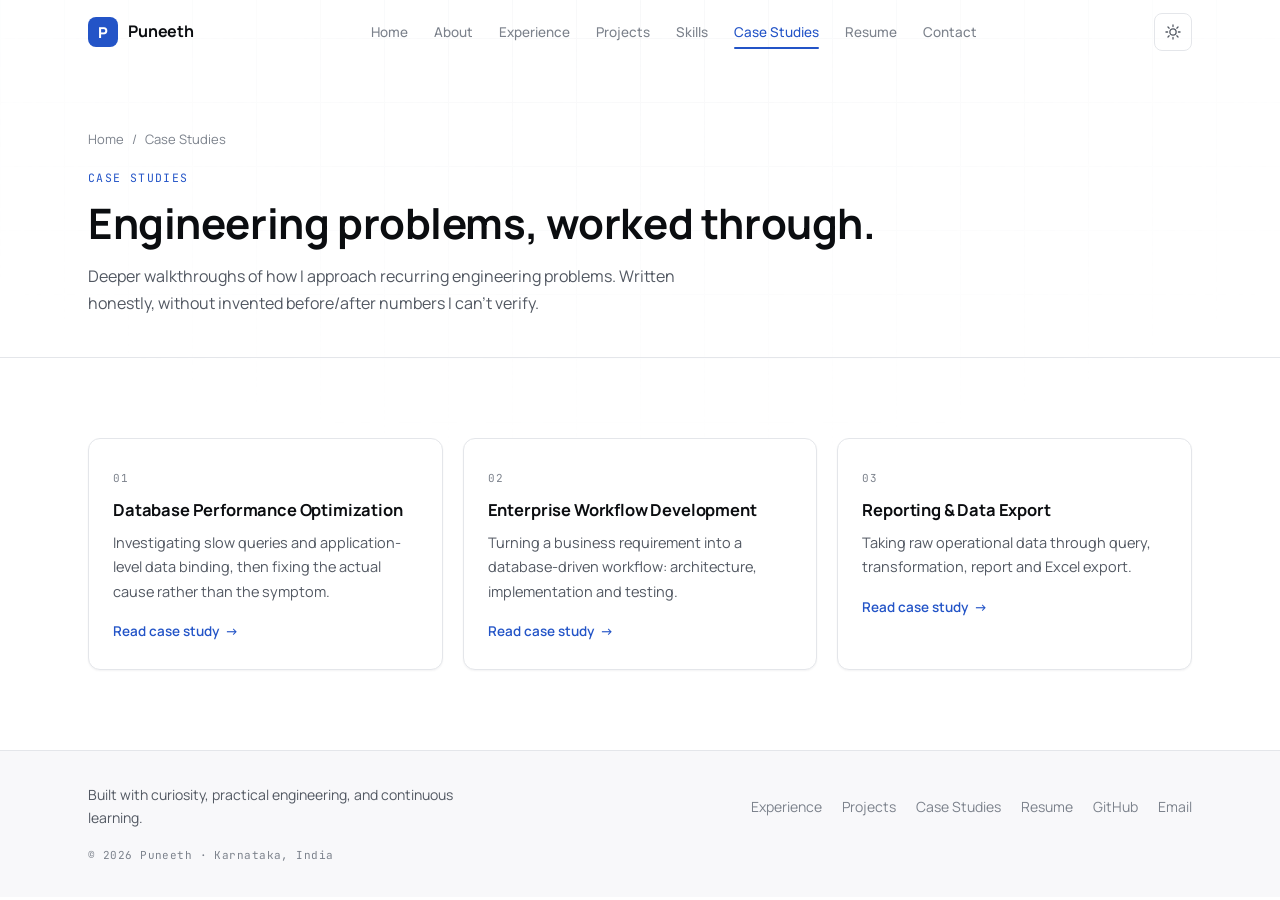
==== case-studies.html @ 014fc89b "Rebuild as a multi-page, restrained "premium engineering" portfolio Replace the single-page cinemati" ====
<!DOCTYPE html>
<html lang="en">
<head>
<meta charset="UTF-8">
<meta name="viewport" content="width=device-width, initial-scale=1.0">

<title>Case Studies | Puneeth</title>
<meta name="description" content="Engineering case studies: how Puneeth investigates database performance problems, develops enterprise workflows, and builds reporting systems.">
<meta name="author" content="Puneeth">
<meta name="theme-color" content="#0B0C0E">
<link rel="canonical" href="https://puneeth-prince.github.io/My-Profile/case-studies.html">
<link rel="icon" href="data:image/svg+xml,%3Csvg xmlns='http://www.w3.org/2000/svg' viewBox='0 0 64 64'%3E%3Crect width='64' height='64' rx='14' fill='%230B0C0E'/%3E%3Ctext x='32' y='44' font-family='Arial,sans-serif' font-weight='800' font-size='32' fill='%235B8DEF' text-anchor='middle'%3EP%3C/text%3E%3C/svg%3E">

<link rel="preconnect" href="https://fonts.googleapis.com">
<link rel="preconnect" href="https://fonts.gstatic.com" crossorigin>
<link href="https://fonts.googleapis.com/css2?family=Manrope:wght@400;500;600;700;800&family=JetBrains+Mono:wght@400;500;600&display=swap" rel="stylesheet">
<link rel="stylesheet" href="style.css">

<script>
(function () {
  var root = document.documentElement;
  try {
    var t = localStorage.getItem('theme');
    if (t === 'light' || t === 'dark') root.setAttribute('data-theme', t);
  } catch (e) {}
})();
</script>
</head>

<body data-page="case-studies" data-base="">
<a class="skip" href="#main">Skip to content</a>
<div class="progress" aria-hidden="true"><span id="progressBar"></span></div>
<div class="ambient" aria-hidden="true"><div class="ambient-grid"></div></div>

<header class="nav" id="nav"><div id="navSlot"></div></header>

<main id="main">

<section class="page-hero">
  <div class="shell">
    <p class="breadcrumb"><a href="index.html">Home</a> <span aria-hidden="true">/</span> Case Studies</p>
    <p class="page-kicker">Case Studies</p>
    <h1 class="page-title">Engineering problems, worked through.</h1>
    <p class="page-sub">
      Deeper walkthroughs of how I approach recurring engineering problems. Written honestly, without
      invented before/after numbers I can't verify.
    </p>
  </div>
</section>

<section class="section">
  <div class="shell">
    <div class="grid-3">
      <article class="card panel">
        <span class="card-idx">01</span>
        <h2 class="card-title">Database Performance Optimization</h2>
        <p>Investigating slow queries and application-level data binding, then fixing the actual cause rather than the symptom.</p>
        <a class="card-link" href="case-studies/database-performance-optimization.html">Read case study <span class="arw" aria-hidden="true">→</span></a>
      </article>

      <article class="card panel">
        <span class="card-idx">02</span>
        <h2 class="card-title">Enterprise Workflow Development</h2>
        <p>Turning a business requirement into a database-driven workflow: architecture, implementation and testing.</p>
        <a class="card-link" href="case-studies/enterprise-workflow-development.html">Read case study <span class="arw" aria-hidden="true">→</span></a>
      </article>

      <article class="card panel">
        <span class="card-idx">03</span>
        <h2 class="card-title">Reporting &amp; Data Export</h2>
        <p>Taking raw operational data through query, transformation, report and Excel export.</p>
        <a class="card-link" href="case-studies/reporting-data-export.html">Read case study <span class="arw" aria-hidden="true">→</span></a>
      </article>
    </div>
  </div>
</section>

</main>

<footer class="footer"><div id="footerSlot"></div></footer>

<script src="partials.js"></script>
</body>
</html>
---- style.css ----
/* ============================================================
   Puneeth - portfolio
   Premium engineering aesthetic: strong typography, one accent
   color, restrained motion. Dark-first with an explicit light
   theme. Multi-page static site, no build step, no framework.
   ============================================================ */

/* ---------- Tokens ---------- */
:root {
  --bg:        #0B0C0E;
  --bg-2:      #101216;
  --surface:   #15171B;
  --surface-2: #1B1E23;
  --glass:     rgba(11, 12, 14, .82);
  --border:    #23262C;
  --border-2:  #2E323A;

  --text:      #F2F3F5;
  --text-2:    #9AA1AC;
  --text-3:    #676D78;

  --accent:    #5B8DEF;
  --accent-2:  #7FA6F5;
  --accent-ink:#06090F;
  --accent-bg: rgba(91, 141, 239, .1);
  --accent-ln: rgba(91, 141, 239, .32);

  --ok:        #34D399;
  --ok-bg:     rgba(52, 211, 153, .12);
  --wip:       #FBBF24;
  --wip-bg:    rgba(251, 191, 36, .12);

  --sh-sm: 0 1px 2px rgba(0,0,0,.3);
  --sh-md: 0 10px 26px rgba(0,0,0,.32);
  --sh-lg: 0 22px 50px rgba(0,0,0,.4);

  --f-sans: "Manrope", -apple-system, BlinkMacSystemFont, "Segoe UI", Roboto, sans-serif;
  --f-mono: "JetBrains Mono", ui-monospace, SFMono-Regular, Menlo, Consolas, monospace;

  --shell: 1160px;
  --shell-n: 800px;
  --nav-h: 64px;
  --r-sm: 8px;
  --r-md: 12px;
  --r-lg: 16px;
  --ease: cubic-bezier(.2, .7, .2, 1);
}

@media (prefers-color-scheme: light) {
  :root:not([data-theme="dark"]) {
    --bg:        #FFFFFF;
    --bg-2:      #F7F8FA;
    --surface:   #FFFFFF;
    --surface-2: #F5F6F8;
    --glass:     rgba(255,255,255,.86);
    --border:    #E4E6EA;
    --border-2:  #D3D6DC;

    --text:      #0B0D10;
    --text-2:    #525862;
    --text-3:    #7C828C;

    --accent:    #2354C7;
    --accent-2:  #3D6BDB;
    --accent-ink:#FFFFFF;
    --accent-bg: rgba(35,84,199,.07);
    --accent-ln: rgba(35,84,199,.24);

    --ok:        #0F7B54;
    --ok-bg:     rgba(15,123,84,.10);
    --wip:       #B45309;
    --wip-bg:    rgba(180,83,9,.10);

    --sh-sm: 0 1px 2px rgba(16,24,40,.05);
    --sh-md: 0 10px 24px rgba(16,24,40,.07);
    --sh-lg: 0 20px 46px rgba(16,24,40,.09);
  }
}

:root[data-theme="light"] {
  --bg:#FFFFFF; --bg-2:#F7F8FA; --surface:#FFFFFF; --surface-2:#F5F6F8;
  --glass:rgba(255,255,255,.86); --border:#E4E6EA; --border-2:#D3D6DC;
  --text:#0B0D10; --text-2:#525862; --text-3:#7C828C;
  --accent:#2354C7; --accent-2:#3D6BDB; --accent-ink:#FFFFFF;
  --accent-bg:rgba(35,84,199,.07); --accent-ln:rgba(35,84,199,.24);
  --ok:#0F7B54; --ok-bg:rgba(15,123,84,.10);
  --wip:#B45309; --wip-bg:rgba(180,83,9,.10);
  --sh-sm:0 1px 2px rgba(16,24,40,.05);
  --sh-md:0 10px 24px rgba(16,24,40,.07);
  --sh-lg:0 20px 46px rgba(16,24,40,.09);
}

/* ---------- Reset ---------- */
*,*::before,*::after { box-sizing: border-box; }
* { margin: 0; }

html {
  -webkit-text-size-adjust: 100%;
  scroll-behavior: smooth;
  scroll-padding-top: calc(var(--nav-h) + 20px);
  color-scheme: light dark;
}
html[data-theme="dark"]  { color-scheme: dark; }
html[data-theme="light"] { color-scheme: light; }

body {
  background: var(--bg);
  color: var(--text-2);
  font-family: var(--f-sans);
  font-size: 16px;
  line-height: 1.7;
  -webkit-font-smoothing: antialiased;
  text-rendering: optimizeLegibility;
  overflow-x: hidden;
  -webkit-tap-highlight-color: transparent;
}

ul, ol { list-style: none; padding: 0; }
a { color: inherit; text-decoration: none; }
img, svg { display: block; max-width: 100%; }
strong { color: var(--text); font-weight: 700; }
h1,h2,h3,h4 { color: var(--text); line-height: 1.22; font-weight: 700; letter-spacing: -.01em; }
summary::-webkit-details-marker { display: none; }

:focus-visible { outline: 2px solid var(--accent); outline-offset: 3px; border-radius: 4px; }

.skip {
  position: absolute; left: -9999px; top: 0; z-index: 400;
  background: var(--accent); color: var(--accent-ink);
  padding: 12px 18px; border-radius: 0 0 var(--r-sm) 0;
}
.skip:focus { left: 0; }

.anchor { position: absolute; top: 0; }

.shell { width: 100%; max-width: var(--shell); margin-inline: auto; padding-inline: 28px; }
.shell-n { width: 100%; max-width: var(--shell-n); margin-inline: auto; padding-inline: 28px; }

/* ---------- Scroll progress ---------- */
.progress {
  position: fixed; inset: 0 0 auto 0; z-index: 300;
  height: 2px; background: transparent; pointer-events: none;
}
.progress span {
  display: block; height: 100%; width: 100%;
  transform: scaleX(0); transform-origin: 0 50%;
  background: var(--accent);
  transition: transform .1s linear;
}

/* ---------- Ambient background: fine technical grid only ---------- */
.ambient { position: fixed; inset: 0; z-index: 0; pointer-events: none; overflow: hidden; }
.ambient-grid {
  position: absolute; inset: -10%;
  background-image:
    linear-gradient(to right, var(--border) 1px, transparent 1px),
    linear-gradient(to bottom, var(--border) 1px, transparent 1px);
  background-size: 64px 64px;
  opacity: .28;
  mask-image: radial-gradient(70% 55% at 50% 10%, #000 0%, transparent 76%);
  -webkit-mask-image: radial-gradient(70% 55% at 50% 10%, #000 0%, transparent 76%);
}

main, .nav, .footer { position: relative; z-index: 1; }

/* ---------- Buttons & links ---------- */
.btn {
  display: inline-flex; align-items: center; justify-content: center; gap: 9px;
  padding: 12px 22px; border-radius: var(--r-sm);
  font-size: 14.5px; font-weight: 600;
  border: 1px solid transparent; cursor: pointer; white-space: nowrap;
  touch-action: manipulation;
  transition: transform .18s var(--ease), box-shadow .18s var(--ease),
              border-color .18s var(--ease), color .18s var(--ease), background .18s var(--ease);
}
.btn svg {
  width: 16px; height: 16px; flex: none;
  fill: none; stroke: currentColor; stroke-width: 1.8;
  stroke-linecap: round; stroke-linejoin: round;
}
.btn .arw { transition: transform .18s var(--ease); }
.btn:hover .arw { transform: translateX(3px); }
.btn-sm { padding: 8px 16px; font-size: 13.5px; }

.btn-primary { background: var(--accent); color: var(--accent-ink); box-shadow: var(--sh-sm); }
.btn-primary:hover { background: var(--accent-2); box-shadow: var(--sh-md); transform: translateY(-1px); }

.btn-ghost { background: var(--surface); color: var(--text); border-color: var(--border-2); }
.btn-ghost:hover { border-color: var(--accent); color: var(--accent); transform: translateY(-1px); }

/* underline grows left to right */
.ulink { position: relative; }
.ulink::after {
  content: ""; position: absolute; left: 0; right: 0; bottom: -3px; height: 1px;
  background: currentColor; transform: scaleX(0); transform-origin: left;
  transition: transform .2s var(--ease);
}
.ulink:hover::after { transform: scaleX(1); }

.icon-btn {
  display: grid; place-items: center;
  width: 38px; height: 38px; border-radius: var(--r-sm);
  background: transparent; border: 1px solid var(--border);
  color: var(--text-2); cursor: pointer; touch-action: manipulation;
  transition: color .18s var(--ease), border-color .18s var(--ease), background .18s var(--ease);
}
.icon-btn:hover { color: var(--accent); border-color: var(--accent-ln); background: var(--surface); }
.icon-btn svg {
  width: 18px; height: 18px;
  fill: none; stroke: currentColor; stroke-width: 1.7;
  stroke-linecap: round; stroke-linejoin: round;
}

/* Show the icon for the current theme (sun = light, moon = dark). */
:root:not([data-theme="light"]) .i-sun { display: none; }
:root:not([data-theme="light"]) .i-moon { display: block; }
@media (prefers-color-scheme: light) {
  :root:not([data-theme="dark"]) .i-sun  { display: block; }
  :root:not([data-theme="dark"]) .i-moon { display: none; }
}
:root[data-theme="light"] .i-sun  { display: block; }
:root[data-theme="light"] .i-moon { display: none; }
:root[data-theme="dark"]  .i-sun  { display: none; }
:root[data-theme="dark"]  .i-moon { display: block; }

/* ---------- Nav ---------- */
.nav {
  position: sticky; top: 0; z-index: 200; height: var(--nav-h);
  background: transparent; border-bottom: 1px solid transparent;
  transition: background .2s var(--ease), border-color .2s var(--ease), backdrop-filter .2s var(--ease);
}
.nav.is-stuck {
  background: var(--glass);
  backdrop-filter: blur(10px); -webkit-backdrop-filter: blur(10px);
  border-bottom-color: var(--border);
}
.nav-inner { display: flex; align-items: center; justify-content: space-between; gap: 20px; height: var(--nav-h); }

.brand { display: inline-flex; align-items: center; gap: 10px; }
.brand-mark {
  display: grid; place-items: center; width: 30px; height: 30px; border-radius: var(--r-sm);
  background: var(--accent); color: var(--accent-ink);
  font-weight: 800; font-size: 15px; line-height: 1;
}
.brand-text { color: var(--text); font-weight: 700; letter-spacing: -.01em; }

.nav-links { display: flex; gap: 2px; }
.nav-links a {
  position: relative; padding: 8px 12px; border-radius: 8px;
  font-size: 13.5px; font-weight: 500; color: var(--text-3);
  transition: color .18s var(--ease);
}
.nav-links a::after {
  content: ""; position: absolute; left: 12px; right: 12px; bottom: 2px; height: 2px;
  border-radius: 2px; background: var(--accent);
  transform: scaleX(0); transform-origin: left;
  transition: transform .2s var(--ease);
}
.nav-links a:hover { color: var(--text); }
.nav-links a:hover::after { transform: scaleX(1); }
.nav-links a.is-active { color: var(--accent); }
.nav-links a.is-active::after { transform: scaleX(1); }

.nav-actions { display: flex; align-items: center; gap: 10px; }
.nav-burger { display: none; }

/* ---------- Page hero (compact, used on interior pages) ---------- */
.page-hero { padding-block: 64px 40px; border-bottom: 1px solid var(--border); }
.page-kicker {
  font-family: var(--f-mono); font-size: 11.5px; letter-spacing: .12em; text-transform: uppercase;
  color: var(--accent); margin-bottom: 10px;
}
.page-title { font-size: clamp(28px, 4vw, 42px); }
.page-sub { margin-top: 14px; max-width: 62ch; font-size: 16px; }
.breadcrumb { font-size: 13px; color: var(--text-3); margin-bottom: 18px; display: flex; align-items: center; gap: 8px; }
.breadcrumb a { color: var(--text-3); transition: color .18s var(--ease); }
.breadcrumb a:hover { color: var(--accent); }

/* ---------- Hero (home) ---------- */
.hero { padding-block: 72px 64px; }
.hero-grid { display: grid; grid-template-columns: minmax(0,1.05fr) minmax(0,.95fr); gap: 56px; align-items: center; }

.eyebrow {
  display: inline-flex; align-items: center; gap: 9px;
  padding: 6px 14px; border-radius: 999px;
  border: 1px solid var(--border); background: var(--surface);
  font-family: var(--f-mono); font-size: 11px; letter-spacing: .1em; text-transform: uppercase; color: var(--text-2);
}
.pulse { width: 7px; height: 7px; border-radius: 50%; background: var(--ok); flex: none; animation: pulse 2.4s ease-out infinite; }
@keyframes pulse {
  0%   { box-shadow: 0 0 0 0 color-mix(in srgb, var(--ok) 55%, transparent); }
  70%  { box-shadow: 0 0 0 7px transparent; }
  100% { box-shadow: 0 0 0 0 transparent; }
}
.dotlet { width: 5px; height: 5px; border-radius: 50%; background: currentColor; display: inline-block; margin-right: 6px; }

.hero-name {
  margin-top: 20px; font-weight: 800;
  font-size: clamp(34px, 4.6vw, 54px); line-height: 1.08; letter-spacing: -.02em;
}
.hero-pitch { margin-top: 18px; max-width: 54ch; font-size: clamp(15.5px, 1.4vw, 17px); }

.hero-cta { display: flex; flex-wrap: wrap; gap: 12px; margin-top: 30px; }
.hero-links { display: flex; flex-wrap: wrap; gap: 22px; margin-top: 26px; }
.hero-links a { display: inline-flex; align-items: center; gap: 8px; font-size: 14px; color: var(--text-3); transition: color .18s var(--ease); }
.hero-links a:hover { color: var(--accent); }
.hero-links svg { width: 16px; height: 16px; fill: none; stroke: currentColor; stroke-width: 1.7; stroke-linecap: round; stroke-linejoin: round; }
.hero-links svg.fill { fill: currentColor; stroke: none; }

/* ---------- Hero system diagram ---------- */
.hero-diagram {
  border: 1px solid var(--border); border-radius: var(--r-lg);
  background: var(--surface); padding: 28px 24px; box-shadow: var(--sh-md);
}
.hd-row { display: flex; flex-direction: column; align-items: center; gap: 0; }
.hd-node {
  width: 100%; max-width: 260px; text-align: center;
  padding: 13px 16px; border-radius: var(--r-sm);
  background: var(--surface-2); border: 1px solid var(--border-2);
  font-weight: 600; font-size: 14.5px; color: var(--text);
}
.hd-node.is-key { background: var(--accent-bg); border-color: var(--accent-ln); color: var(--accent); }
.hd-arrow { color: var(--text-3); font-size: 14px; padding-block: 6px; }
.hd-tags { display: flex; flex-wrap: wrap; gap: 8px; justify-content: center; margin-top: 22px; padding-top: 20px; border-top: 1px solid var(--border); }
.hd-tag {
  font-family: var(--f-mono); font-size: 10.5px; letter-spacing: .06em; text-transform: uppercase;
  padding: 5px 11px; border-radius: 999px; background: var(--surface-2); border: 1px solid var(--border); color: var(--text-3);
}

/* ---------- Quick profile strip ---------- */
.metrics {
  display: grid; grid-template-columns: repeat(4, minmax(0,1fr));
  gap: 1px; background: var(--border); border: 1px solid var(--border);
  border-radius: var(--r-md); overflow: hidden;
}
.metric { background: var(--surface); padding: 22px 20px; }
.metric dd { font-size: clamp(22px, 2.6vw, 28px); font-weight: 800; color: var(--text); letter-spacing: -.01em; line-height: 1.1; }
.metric dt { margin-top: 6px; font-family: var(--f-mono); font-size: 10.5px; letter-spacing: .1em; text-transform: uppercase; color: var(--text-3); }
.count { font-variant-numeric: tabular-nums; }

/* ---------- Section scaffolding ---------- */
.section { padding-block: 80px; }
.section-alt { background: color-mix(in srgb, var(--bg-2) 88%, transparent); border-block: 1px solid var(--border); }
.section-head { margin-bottom: 38px; max-width: 66ch; }
.section-title { font-size: clamp(24px, 3vw, 34px); }
.section-sub { margin-top: 12px; font-size: 15.5px; }

.micro {
  font-family: var(--f-mono); font-size: 10.5px; font-weight: 500;
  letter-spacing: .12em; text-transform: uppercase; color: var(--text-3);
  padding-bottom: 10px; margin-bottom: 14px; border-bottom: 1px solid var(--border);
}
.micro-note { margin-top: 16px; font-size: 13px; font-style: italic; color: var(--text-3); }

/* ---------- Surfaces (shared card look) ---------- */
.panel, .tl-card, .feature, .card, .skill-group, .metric-card {
  background: var(--surface); border: 1px solid var(--border);
  border-radius: var(--r-md); box-shadow: var(--sh-sm);
}

/* ---------- About ---------- */
.about-grid { display: grid; grid-template-columns: minmax(0,1.3fr) minmax(0,1fr); gap: 48px; align-items: start; }
.about-copy p + p { margin-top: 16px; }
.lead { font-size: 17.5px; color: var(--text); }

.pillars { padding: 24px; border-radius: var(--r-lg); }
.pillar { padding: 13px 4px; }
.pillar h3 { font-size: 15px; margin-bottom: 3px; }
.pillar p { font-size: 13.5px; }
.p-ico { display: inline-block; margin-bottom: 7px; font-family: var(--f-mono); font-size: 10px; letter-spacing: .08em; color: var(--accent); }
.p-plus { text-align: center; color: var(--text-3); font-size: 14px; line-height: 1; }

.js .pillars.is-in .pillar { animation: fadeUp .5s var(--ease) both; animation-delay: calc(var(--i) * 90ms); }
@keyframes fadeUp { from { opacity: 0; transform: translateY(10px); } to { opacity: 1; transform: none; } }

/* ---------- Timeline ---------- */
.timeline { position: relative; padding-left: 32px; }
.tl-rail { position: absolute; left: 5px; top: 8px; bottom: 8px; width: 2px; background: var(--border); border-radius: 2px; overflow: hidden; }
.tl-rail i { display: block; width: 100%; height: 100%; background: var(--accent); transform: scaleY(0); transform-origin: top; }
.tl-item { position: relative; margin-bottom: 20px; }
.tl-item:last-child { margin-bottom: 0; }
.tl-dot { position: absolute; left: -32px; top: 26px; width: 11px; height: 11px; border-radius: 50%; background: var(--accent); box-shadow: 0 0 0 4px var(--accent-bg); }

.tl-card { padding: 26px 28px; transition: border-color .2s var(--ease), transform .2s var(--ease), box-shadow .2s var(--ease); }
.tl-card:hover { border-color: var(--border-2); transform: translateY(-1px); box-shadow: var(--sh-md); }
.tl-head { display: flex; justify-content: space-between; align-items: flex-start; gap: 16px; flex-wrap: wrap; padding-bottom: 16px; margin-bottom: 16px; border-bottom: 1px solid var(--border); }
.tl-role { font-size: 19px; }
.tl-org { margin-top: 5px; font-size: 14px; color: var(--text-3); }
.tl-desc { margin-bottom: 18px; }

.tl-block + .tl-block { margin-top: 22px; }
.tl-block h4 { font-size: 13px; text-transform: uppercase; letter-spacing: .08em; font-family: var(--f-mono); color: var(--text-3); margin-bottom: 10px; }

/* ---------- Pills / tags ---------- */
.pill {
  flex: none; display: inline-flex; align-items: center;
  font-family: var(--f-mono); font-size: 10.5px; letter-spacing: .08em;
  text-transform: uppercase; padding: 5px 12px; border-radius: 999px;
  color: var(--text-2); background: var(--surface-2); border: 1px solid var(--border); white-space: nowrap;
}
.pill-live { color: var(--ok); background: var(--ok-bg); border-color: transparent; }
.pill-wip  { color: var(--wip); background: var(--wip-bg); border-color: transparent; }

.tag { font-family: var(--f-mono); font-size: 10.5px; letter-spacing: .1em; text-transform: uppercase; color: var(--text-3); }
.tag-accent { color: var(--accent); display: inline-flex; align-items: center; gap: 8px; }

/* ---------- Lists ---------- */
.checks li { position: relative; padding-left: 24px; padding-block: 5px; font-size: 14.5px; }
.checks li::before {
  content: ""; position: absolute; left: 5px; top: 9px; width: 5px; height: 9px;
  border-right: 1.7px solid var(--accent); border-bottom: 1.7px solid var(--accent); transform: rotate(45deg);
}
.checks-tight li { padding-block: 3px; font-size: 14px; }

.role-list { display: flex; flex-wrap: wrap; gap: 8px; }
.role-list li { padding: 6px 12px; border-radius: var(--r-sm); background: var(--surface-2); border: 1px solid var(--border); font-size: 13.5px; color: var(--text); }

/* ---------- Chips / technology badges ---------- */
.chips { display: flex; flex-wrap: wrap; gap: 8px; margin-top: 18px; }
.chips li {
  font-family: var(--f-mono); padding: 5px 11px; border-radius: 6px; font-size: 12px;
  color: var(--text-2); background: var(--surface-2); border: 1px solid var(--border); white-space: nowrap;
  transition: color .18s var(--ease), border-color .18s var(--ease);
}
.chips li:hover { color: var(--accent); border-color: var(--accent-ln); }
.chips-sm li { font-size: 11.5px; padding: 4px 9px; }

/* ---------- Feature panel ---------- */
.feature { position: relative; overflow: hidden; margin-bottom: 22px; padding: 30px 32px; }
.feature-grid { display: grid; grid-template-columns: minmax(0,1.15fr) minmax(0,.85fr); gap: 32px; }
.feature-head { display: flex; justify-content: space-between; align-items: flex-start; gap: 16px; flex-wrap: wrap; }
.feature-title { margin-top: 8px; font-size: clamp(19px, 2.2vw, 24px); }
.feature-sub { margin-top: 12px; max-width: 60ch; }

/* ---------- Disclosure ---------- */
.disclose { margin-top: 20px; border-top: 1px solid var(--border); padding-top: 16px; }
.disclose summary {
  display: inline-flex; align-items: center; gap: 9px; cursor: pointer;
  font-family: var(--f-mono); font-size: 11px; letter-spacing: .1em; text-transform: uppercase;
  color: var(--accent); list-style: none; transition: gap .18s var(--ease);
}
.disclose summary:hover { gap: 13px; }
.chev { width: 7px; height: 7px; border-right: 1.6px solid currentColor; border-bottom: 1.6px solid currentColor; transform: rotate(-45deg); transition: transform .2s var(--ease); margin-bottom: 2px; }
.disclose[open] .chev { transform: rotate(45deg); margin-bottom: -2px; }
.disclose-body { margin-top: 18px; }
.d-grid { display: grid; grid-template-columns: repeat(2, minmax(0,1fr)); gap: 28px; }

/* ---------- Diagram (project/case-study flow) ---------- */
.diagram { align-self: center; }
.diagram svg { width: 100%; height: auto; }
.anode rect { fill: var(--surface-2); stroke: var(--border-2); stroke-width: 1; }
.anode text { fill: var(--text-2); font-family: var(--f-mono); font-size: 11px; text-anchor: middle; }
.anode-key rect { fill: var(--accent-bg); stroke: var(--accent-ln); }
.anode-key text { fill: var(--accent); }
.diagram-cap { margin-top: 10px; text-align: center; font-family: var(--f-mono); font-size: 10px; letter-spacing: .08em; color: var(--text-3); font-style: italic; }

/* ---------- Cards / grids ---------- */
.grid-2 { display: grid; grid-template-columns: repeat(2, minmax(0,1fr)); gap: 20px; }
.grid-3 { display: grid; grid-template-columns: repeat(3, minmax(0,1fr)); gap: 20px; }
.grid-4 { display: grid; grid-template-columns: repeat(4, minmax(0,1fr)); gap: 20px; }

.card {
  position: relative; padding: 24px;
  transition: transform .2s var(--ease), border-color .2s var(--ease), box-shadow .2s var(--ease);
}
.card:hover { transform: translateY(-3px); border-color: var(--border-2); box-shadow: var(--sh-md); }
.card-title { margin: 10px 0; font-size: 16.5px; }
.card p { font-size: 14.5px; }
.card-idx { font-family: var(--f-mono); font-size: 11px; color: var(--text-3); letter-spacing: .08em; }
.card-work::after {
  content: ""; position: absolute; left: 0; right: 0; bottom: 0; height: 2px; background: var(--accent);
  transform: scaleX(0); transform-origin: left; transition: transform .3s var(--ease); border-radius: 0 0 var(--r-md) var(--r-md);
}
.card-work:hover::after { transform: scaleX(1); }
.card-link { display: inline-flex; align-items: center; gap: 6px; margin-top: 16px; font-size: 13.5px; font-weight: 600; color: var(--accent); }
.card-link .arw { transition: transform .18s var(--ease); }
.card:hover .card-link .arw { transform: translateX(3px); }

/* Asymmetric bento: first cell wide, used for 3-item and 5-item feature grids */
.bento-wide { display: grid; grid-template-columns: 1.3fr 1fr; gap: 20px; }
.bento-wide > :first-child { grid-row: span 2; display: flex; flex-direction: column; justify-content: center; }

/* ---------- Skill depth ---------- */
.legend { display: flex; flex-wrap: wrap; gap: 20px; margin-bottom: 24px; font-size: 13px; color: var(--text-3); }
.legend li { display: inline-flex; align-items: center; gap: 8px; }
.lg { width: 9px; height: 9px; border-radius: 50%; display: inline-block; }
.lg-core { background: var(--accent); }
.lg-strong { background: color-mix(in srgb, var(--accent) 55%, transparent); }
.lg-explore { background: transparent; border: 1px dashed var(--accent-ln); }

.depth { margin-bottom: 40px; border: 1px solid var(--border); border-radius: var(--r-md); overflow: hidden; background: var(--surface); }
.dep { display: grid; grid-template-columns: minmax(0,1fr) auto auto; align-items: center; gap: 18px; padding: 13px 20px; transition: background .18s var(--ease); }
.dep + .dep { border-top: 1px solid var(--border); }
.dep:hover { background: var(--surface-2); }
.dep-name { font-size: 14px; color: var(--text); font-weight: 500; }

.dep-dots { display: inline-flex; gap: 6px; }
.dep-dots i { width: 8px; height: 8px; border-radius: 50%; background: var(--border-2); transform: scale(.4); opacity: 0; }
.dep-dots i.on { background: var(--accent); }
.dep-dots i.off { background: transparent; border: 1px solid var(--border-2); }
.js .depth.is-in .dep-dots i { animation: pop .35s var(--ease) both; animation-delay: calc(var(--i, 0) * 50ms + var(--j) * 45ms); }
@keyframes pop { to { transform: scale(1); opacity: 1; } }

.dep-tag { font-family: var(--f-mono); font-size: 9.5px; letter-spacing: .08em; text-transform: uppercase; padding: 4px 10px; border-radius: 999px; min-width: 78px; text-align: center; }
.t-core { color: var(--accent); background: var(--accent-bg); }
.t-strong { color: var(--text-2); background: var(--surface-2); border: 1px solid var(--border); }
.t-explore { color: var(--text-3); background: transparent; border: 1px dashed var(--border-2); }

/* ---------- Skill category groups ---------- */
.skill-map { display: grid; grid-template-columns: repeat(3, minmax(0,1fr)); gap: 20px; }
.skill-group { padding: 22px; transition: border-color .2s var(--ease), transform .2s var(--ease), box-shadow .2s var(--ease); }
.skill-group:hover { border-color: var(--accent-ln); transform: translateY(-3px); box-shadow: var(--sh-md); }
.skill-head { font-size: 14.5px; padding-bottom: 13px; border-bottom: 1px solid var(--border); color: var(--text); font-weight: 700; }

/* ---------- Engineering philosophy ---------- */
.principles { display: grid; grid-template-columns: repeat(2, minmax(0,1fr)); gap: 20px; }
.principle { padding: 22px 24px; }
.principle h3 { font-size: 15.5px; margin-bottom: 6px; }
.principle p { font-size: 14px; }

/* ---------- Career growth path ---------- */
.growth { display: flex; flex-wrap: wrap; align-items: center; gap: 10px; margin-top: 8px; }
.growth-step {
  font-family: var(--f-mono); font-size: 12px; letter-spacing: .04em;
  padding: 8px 14px; border-radius: 999px; background: var(--surface); border: 1px solid var(--border); color: var(--text-2);
}
.growth-step.is-now { color: var(--accent); border-color: var(--accent-ln); background: var(--accent-bg); font-weight: 600; }
.growth-arrow { color: var(--text-3); }

/* ---------- Currently building ---------- */
.building { margin-top: 22px; padding: 28px 30px; }
.build-head { display: flex; justify-content: space-between; align-items: center; gap: 14px; flex-wrap: wrap; }
.build-title { margin: 12px 0 8px; font-size: 20px; }
.build-bar { margin-top: 18px; height: 4px; border-radius: 4px; background: var(--surface-2); border: 1px solid var(--border); overflow: hidden; }
.build-bar i { display: block; width: 34%; height: 100%; border-radius: 4px; background: var(--accent); animation: indet 2.4s var(--ease) infinite; }
@keyframes indet { 0% { transform: translateX(-110%); } 100% { transform: translateX(320%); } }

/* ---------- Contact ---------- */
.portrait {
  width: 72px; height: 72px; border-radius: 50%; object-fit: cover;
  margin-bottom: 16px; background: var(--surface);
  box-shadow: 0 0 0 1px var(--border), var(--sh-sm);
  filter: grayscale(1) contrast(1.05);
}
.contact-grid { display: grid; grid-template-columns: minmax(0,1fr) minmax(0,1.5fr); gap: 48px; align-items: start; }
.cname { font-weight: 800; font-size: 28px; color: var(--text); line-height: 1.15; }
.crole { margin-top: 6px; color: var(--text); font-weight: 500; }
.cloc { margin-top: 2px; font-size: 14px; color: var(--text-3); }

.contact-list { border-top: 1px solid var(--border); }
.contact-list li { border-bottom: 1px solid var(--border); }
.contact-list a { display: grid; grid-template-columns: 100px minmax(0,1fr) auto; align-items: center; gap: 18px; padding: 18px 4px; transition: padding .2s var(--ease), color .18s var(--ease); }
.contact-list a:hover { padding-left: 12px; }
.ck { font-family: var(--f-mono); font-size: 10px; letter-spacing: .1em; text-transform: uppercase; color: var(--text-3); }
.cv { font-size: 16px; font-weight: 500; color: var(--text); transition: color .18s var(--ease); }
.contact-list a:hover .cv { color: var(--accent); }
.carrow { color: var(--accent); opacity: 0; transform: translateX(-6px); transition: opacity .2s var(--ease), transform .2s var(--ease); }
.contact-list a:hover .carrow { opacity: 1; transform: translateX(0); }

/* ---------- Footer ---------- */
.footer { border-top: 1px solid var(--border); padding-block: 32px; background: color-mix(in srgb, var(--bg-2) 88%, transparent); }
.footer-inner { display: flex; flex-wrap: wrap; align-items: center; justify-content: space-between; gap: 16px; }
.footer-line { font-size: 14px; max-width: 46ch; }
.footer-links { display: flex; gap: 20px; font-size: 14px; }
.footer-links a { color: var(--text-3); transition: color .18s var(--ease); }
.footer-links a:hover { color: var(--accent); }
.footer-meta { width: 100%; font-family: var(--f-mono); font-size: 11px; color: var(--text-3); letter-spacing: .04em; }

/* ---------- Reveal (JS-gated: no-JS shows everything) ---------- */
.js .reveal { opacity: 0; transform: translateY(14px); }
.js .reveal.is-in { opacity: 1; transform: none; transition: opacity .5s var(--ease), transform .5s var(--ease); }

/* ---------- Reduced motion ---------- */
@media (prefers-reduced-motion: reduce) {
  html { scroll-behavior: auto; }
  .js .reveal { opacity: 1; transform: none; }
  .pulse, .build-bar i, .aline { animation: none !important; }
  .js .pillars.is-in .pillar, .js .depth.is-in .dep-dots i { animation: none !important; opacity: 1; transform: none; }
  *, *::before, *::after { animation-duration: .001ms !important; transition-duration: .001ms !important; }
}

/* ---------- Responsive ---------- */
@media (max-width: 1024px) {
  .hero-grid { grid-template-columns: 1fr; gap: 40px; }
  .hero-diagram { max-width: 460px; }
  .feature-grid { grid-template-columns: 1fr; gap: 24px; }
  .about-grid, .contact-grid { grid-template-columns: 1fr; gap: 32px; }
  .bento-wide { grid-template-columns: repeat(2, minmax(0,1fr)); }
  .bento-wide > :first-child { grid-row: span 1; grid-column: 1 / -1; }
  .grid-3, .grid-4, .skill-map { grid-template-columns: repeat(2, minmax(0,1fr)); }
  .principles { grid-template-columns: 1fr; }
  .d-grid { grid-template-columns: 1fr; gap: 22px; }
}

@media (max-width: 860px) {
  .nav-links {
    position: fixed; inset: var(--nav-h) 0 auto 0;
    flex-direction: column; gap: 2px; padding: 14px 20px 22px;
    background: var(--glass);
    backdrop-filter: blur(14px); -webkit-backdrop-filter: blur(14px);
    border-bottom: 1px solid var(--border); box-shadow: var(--sh-lg);
    max-height: calc(100dvh - var(--nav-h)); overflow-y: auto; overscroll-behavior: contain;
    transform: translateY(-8px); opacity: 0; visibility: hidden;
    transition: opacity .2s var(--ease), transform .2s var(--ease), visibility .2s;
  }
  .nav-links.is-open { opacity: 1; visibility: visible; transform: none; }
  .nav-links a { padding: 12px 14px; font-size: 15px; }
  .nav-links a::after { display: none; }
  .nav-burger { display: grid; }
  .metrics { grid-template-columns: repeat(2, minmax(0,1fr)); }
  .section, .page-hero { padding-block: 56px; }
}

@media (max-width: 620px) {
  .shell, .shell-n { padding-inline: 20px; }
  .bento-wide, .grid-2, .grid-3, .grid-4, .skill-map { grid-template-columns: 1fr; }
  .bento-wide > :first-child { grid-column: 1; }
  .hero { padding-block: 48px 52px; }
  .feature { padding: 22px 18px; }
  .tl-card { padding: 20px 18px; }
  .building { padding: 22px 18px; }
  .dep { grid-template-columns: 1fr auto; gap: 10px 14px; }
  .dep-tag { grid-column: 2; }
  .dep-dots { grid-column: 1 / -1; }
  .contact-list a { grid-template-columns: 1fr; gap: 4px; padding-block: 15px; }
  .carrow { display: none; }
  .cv { font-size: 15px; }
  .btn { width: 100%; }
  .hero-cta { flex-direction: column; align-items: stretch; }
}

/* ---------- Print ---------- */
@media print {
  .nav, .skip, .progress, .ambient, .hero-cta, .footer-links, .diagram, .hero-diagram { display: none; }
  body { background: #fff; color: #000; font-size: 11pt; }
  .section, .page-hero { padding-block: 18pt; break-inside: avoid; }
  .card, .feature, .tl-card, .skill-group, .building { border: 1px solid #ccc; box-shadow: none; break-inside: avoid; }
  .js .reveal { opacity: 1 !important; transform: none !important; }
  .disclose-body { display: block !important; }
  .feature-grid { grid-template-columns: 1fr; }
}
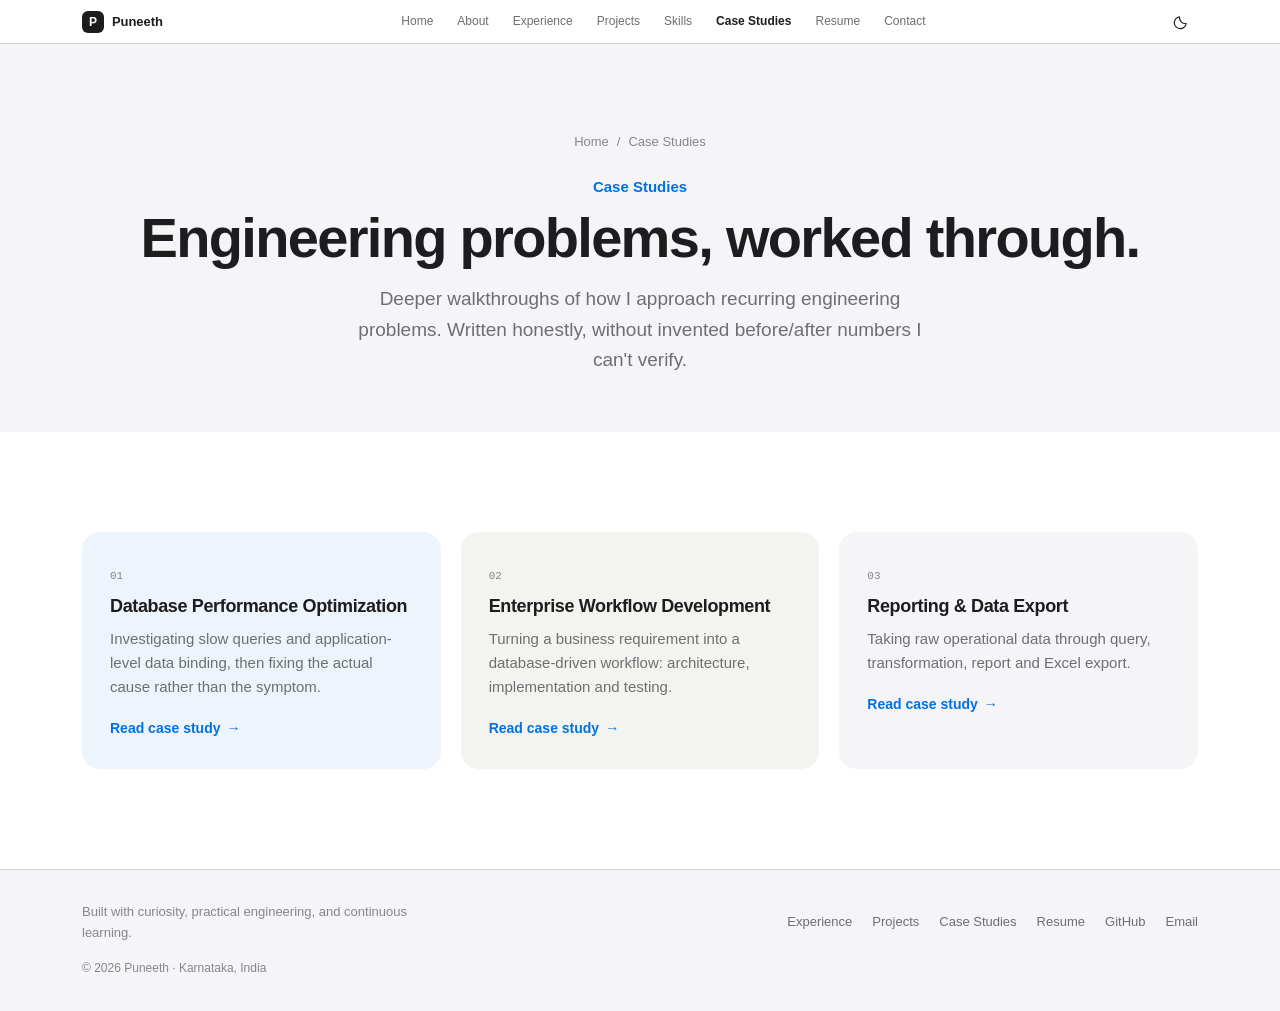
==== commit c8a5c1f8: "Redesign to an Apple-style visual language, fix two real bugs Rework the visual system to match appl" ====
--- a/case-studies.html
+++ b/case-studies.html
@@ -7,13 +7,10 @@
 <title>Case Studies | Puneeth</title>
 <meta name="description" content="Engineering case studies: how Puneeth investigates database performance problems, develops enterprise workflows, and builds reporting systems.">
 <meta name="author" content="Puneeth">
-<meta name="theme-color" content="#0B0C0E">
+<meta name="theme-color" content="#FFFFFF">
 <link rel="canonical" href="https://puneeth-prince.github.io/My-Profile/case-studies.html">
-<link rel="icon" href="data:image/svg+xml,%3Csvg xmlns='http://www.w3.org/2000/svg' viewBox='0 0 64 64'%3E%3Crect width='64' height='64' rx='14' fill='%230B0C0E'/%3E%3Ctext x='32' y='44' font-family='Arial,sans-serif' font-weight='800' font-size='32' fill='%235B8DEF' text-anchor='middle'%3EP%3C/text%3E%3C/svg%3E">
+<link rel="icon" href="data:image/svg+xml,%3Csvg xmlns='http://www.w3.org/2000/svg' viewBox='0 0 64 64'%3E%3Crect width='64' height='64' rx='14' fill='%231D1D1F'/%3E%3Ctext x='32' y='44' font-family='Arial,sans-serif' font-weight='800' font-size='32' fill='%23FFFFFF' text-anchor='middle'%3EP%3C/text%3E%3C/svg%3E">
 
-<link rel="preconnect" href="https://fonts.googleapis.com">
-<link rel="preconnect" href="https://fonts.gstatic.com" crossorigin>
-<link href="https://fonts.googleapis.com/css2?family=Manrope:wght@400;500;600;700;800&family=JetBrains+Mono:wght@400;500;600&display=swap" rel="stylesheet">
 <link rel="stylesheet" href="style.css">
 
 <script>
--- a/style.css
+++ b/style.css
@@ -1,93 +1,106 @@
 /* ============================================================
    Puneeth - portfolio
-   Premium engineering aesthetic: strong typography, one accent
-   color, restrained motion. Dark-first with an explicit light
-   theme. Multi-page static site, no build step, no framework.
+   Apple-style visual language: native system fonts, huge centered
+   typography, pill buttons, soft tinted panels instead of bordered
+   cards, generous whitespace. Dark-first-agnostic: light is the
+   primary mode (Apple's own marketing pages are light-first), with
+   a true-black dark mode. Multi-page static site, no build step,
+   no framework, no webfonts.
    ============================================================ */
 
 /* ---------- Tokens ---------- */
 :root {
-  --bg:        #0B0C0E;
-  --bg-2:      #101216;
-  --surface:   #15171B;
-  --surface-2: #1B1E23;
-  --glass:     rgba(11, 12, 14, .82);
-  --border:    #23262C;
-  --border-2:  #2E323A;
-
-  --text:      #F2F3F5;
-  --text-2:    #9AA1AC;
-  --text-3:    #676D78;
-
-  --accent:    #5B8DEF;
-  --accent-2:  #7FA6F5;
-  --accent-ink:#06090F;
-  --accent-bg: rgba(91, 141, 239, .1);
-  --accent-ln: rgba(91, 141, 239, .32);
-
-  --ok:        #34D399;
-  --ok-bg:     rgba(52, 211, 153, .12);
-  --wip:       #FBBF24;
-  --wip-bg:    rgba(251, 191, 36, .12);
-
-  --sh-sm: 0 1px 2px rgba(0,0,0,.3);
-  --sh-md: 0 10px 26px rgba(0,0,0,.32);
-  --sh-lg: 0 22px 50px rgba(0,0,0,.4);
-
-  --f-sans: "Manrope", -apple-system, BlinkMacSystemFont, "Segoe UI", Roboto, sans-serif;
-  --f-mono: "JetBrains Mono", ui-monospace, SFMono-Regular, Menlo, Consolas, monospace;
+  --bg:        #FFFFFF;
+  --bg-2:      #F5F5F7;
+  --surface:   #F5F5F7;
+  --surface-2: #FBFBFD;
+  --glass:     rgba(255,255,255,.8);
+  --border:    #D2D2D7;
+  --border-2:  #BFBFC4;
+
+  --text:      #1D1D1F;
+  --text-2:    #6E6E73;
+  --text-3:    #86868B;
+
+  --accent:    #0071E3;
+  --accent-2:  #147CE5;
+  --accent-ink:#FFFFFF;
+  --accent-bg: rgba(0,113,227,.08);
+  --accent-ln: rgba(0,113,227,.28);
+
+  --ok:        #1D8A4E;
+  --ok-bg:     rgba(29,138,78,.1);
+  --wip:       #B25F00;
+  --wip-bg:    rgba(178,95,0,.1);
+
+  --tint-a: #EEF4FB; /* soft blue tint */
+  --tint-b: #F3F4EF; /* soft warm tint */
+  --tint-c: #F5F5F7; /* neutral tint */
+
+  --sh-sm: 0 1px 2px rgba(0,0,0,.04);
+  --sh-md: 0 8px 24px rgba(0,0,0,.06);
+  --sh-lg: 0 20px 50px rgba(0,0,0,.08);
+
+  --f-sans: -apple-system, BlinkMacSystemFont, "SF Pro Display", "SF Pro Text", "Segoe UI", Roboto, Helvetica, Arial, sans-serif;
+  --f-mono: ui-monospace, "SF Mono", "Cascadia Code", Menlo, Consolas, monospace;
 
   --shell: 1160px;
-  --shell-n: 800px;
-  --nav-h: 64px;
-  --r-sm: 8px;
-  --r-md: 12px;
-  --r-lg: 16px;
-  --ease: cubic-bezier(.2, .7, .2, 1);
-}
-
-@media (prefers-color-scheme: light) {
-  :root:not([data-theme="dark"]) {
-    --bg:        #FFFFFF;
-    --bg-2:      #F7F8FA;
-    --surface:   #FFFFFF;
-    --surface-2: #F5F6F8;
-    --glass:     rgba(255,255,255,.86);
-    --border:    #E4E6EA;
-    --border-2:  #D3D6DC;
-
-    --text:      #0B0D10;
-    --text-2:    #525862;
-    --text-3:    #7C828C;
-
-    --accent:    #2354C7;
-    --accent-2:  #3D6BDB;
+  --shell-n: 760px;
+  --nav-h: 44px;
+  --r-sm: 12px;
+  --r-md: 18px;
+  --r-lg: 24px;
+  --pill: 980px;
+  --ease: cubic-bezier(.28, .11, .32, 1);
+}
+
+@media (prefers-color-scheme: dark) {
+  :root:not([data-theme="light"]) {
+    --bg:        #000000;
+    --bg-2:      #000000;
+    --surface:   #1D1D1F;
+    --surface-2: #161617;
+    --glass:     rgba(29,29,31,.78);
+    --border:    #2D2D2F;
+    --border-2:  #3A3A3C;
+
+    --text:      #F5F5F7;
+    --text-2:    #A1A1A6;
+    --text-3:    #6E6E73;
+
+    --accent:    #2997FF;
+    --accent-2:  #52ABFF;
     --accent-ink:#FFFFFF;
-    --accent-bg: rgba(35,84,199,.07);
-    --accent-ln: rgba(35,84,199,.24);
-
-    --ok:        #0F7B54;
-    --ok-bg:     rgba(15,123,84,.10);
-    --wip:       #B45309;
-    --wip-bg:    rgba(180,83,9,.10);
-
-    --sh-sm: 0 1px 2px rgba(16,24,40,.05);
-    --sh-md: 0 10px 24px rgba(16,24,40,.07);
-    --sh-lg: 0 20px 46px rgba(16,24,40,.09);
+    --accent-bg: rgba(41,151,255,.14);
+    --accent-ln: rgba(41,151,255,.36);
+
+    --ok:        #32D74B;
+    --ok-bg:     rgba(50,215,75,.14);
+    --wip:       #FF9F0A;
+    --wip-bg:    rgba(255,159,10,.14);
+
+    --tint-a: #0E1B2B;
+    --tint-b: #1B1B16;
+    --tint-c: #17171A;
+
+    --sh-sm: 0 1px 2px rgba(0,0,0,.5);
+    --sh-md: 0 10px 28px rgba(0,0,0,.5);
+    --sh-lg: 0 24px 56px rgba(0,0,0,.6);
   }
 }
 
-:root[data-theme="light"] {
-  --bg:#FFFFFF; --bg-2:#F7F8FA; --surface:#FFFFFF; --surface-2:#F5F6F8;
-  --glass:rgba(255,255,255,.86); --border:#E4E6EA; --border-2:#D3D6DC;
-  --text:#0B0D10; --text-2:#525862; --text-3:#7C828C;
-  --accent:#2354C7; --accent-2:#3D6BDB; --accent-ink:#FFFFFF;
-  --accent-bg:rgba(35,84,199,.07); --accent-ln:rgba(35,84,199,.24);
-  --ok:#0F7B54; --ok-bg:rgba(15,123,84,.10);
-  --wip:#B45309; --wip-bg:rgba(180,83,9,.10);
-  --sh-sm:0 1px 2px rgba(16,24,40,.05);
-  --sh-md:0 10px 24px rgba(16,24,40,.07);
-  --sh-lg:0 20px 46px rgba(16,24,40,.09);
+:root[data-theme="dark"] {
+  --bg:#000000; --bg-2:#000000; --surface:#1D1D1F; --surface-2:#161617;
+  --glass:rgba(29,29,31,.78); --border:#2D2D2F; --border-2:#3A3A3C;
+  --text:#F5F5F7; --text-2:#A1A1A6; --text-3:#6E6E73;
+  --accent:#2997FF; --accent-2:#52ABFF; --accent-ink:#FFFFFF;
+  --accent-bg:rgba(41,151,255,.14); --accent-ln:rgba(41,151,255,.36);
+  --ok:#32D74B; --ok-bg:rgba(50,215,75,.14);
+  --wip:#FF9F0A; --wip-bg:rgba(255,159,10,.14);
+  --tint-a:#0E1B2B; --tint-b:#1B1B16; --tint-c:#17171A;
+  --sh-sm:0 1px 2px rgba(0,0,0,.5);
+  --sh-md:0 10px 28px rgba(0,0,0,.5);
+  --sh-lg:0 24px 56px rgba(0,0,0,.6);
 }
 
 /* ---------- Reset ---------- */
@@ -107,8 +120,8 @@
   background: var(--bg);
   color: var(--text-2);
   font-family: var(--f-sans);
-  font-size: 16px;
-  line-height: 1.7;
+  font-size: 17px;
+  line-height: 1.6;
   -webkit-font-smoothing: antialiased;
   text-rendering: optimizeLegibility;
   overflow-x: hidden;
@@ -118,9 +131,10 @@
 ul, ol { list-style: none; padding: 0; }
 a { color: inherit; text-decoration: none; }
 img, svg { display: block; max-width: 100%; }
-strong { color: var(--text); font-weight: 700; }
-h1,h2,h3,h4 { color: var(--text); line-height: 1.22; font-weight: 700; letter-spacing: -.01em; }
+strong { color: var(--text); font-weight: 600; }
+h1,h2,h3,h4 { color: var(--text); line-height: 1.1; font-weight: 700; letter-spacing: -.02em; }
 summary::-webkit-details-marker { display: none; }
+code { font-family: var(--f-mono); font-size: .92em; }
 
 :focus-visible { outline: 2px solid var(--accent); outline-offset: 3px; border-radius: 4px; }
 
@@ -133,8 +147,8 @@
 
 .anchor { position: absolute; top: 0; }
 
-.shell { width: 100%; max-width: var(--shell); margin-inline: auto; padding-inline: 28px; }
-.shell-n { width: 100%; max-width: var(--shell-n); margin-inline: auto; padding-inline: 28px; }
+.shell { width: 100%; max-width: var(--shell); margin-inline: auto; padding-inline: 22px; }
+.shell-n { width: 100%; max-width: var(--shell-n); margin-inline: auto; padding-inline: 22px; }
 
 /* ---------- Scroll progress ---------- */
 .progress {
@@ -148,45 +162,35 @@
   transition: transform .1s linear;
 }
 
-/* ---------- Ambient background: fine technical grid only ---------- */
-.ambient { position: fixed; inset: 0; z-index: 0; pointer-events: none; overflow: hidden; }
-.ambient-grid {
-  position: absolute; inset: -10%;
-  background-image:
-    linear-gradient(to right, var(--border) 1px, transparent 1px),
-    linear-gradient(to bottom, var(--border) 1px, transparent 1px);
-  background-size: 64px 64px;
-  opacity: .28;
-  mask-image: radial-gradient(70% 55% at 50% 10%, #000 0%, transparent 76%);
-  -webkit-mask-image: radial-gradient(70% 55% at 50% 10%, #000 0%, transparent 76%);
-}
+/* ---------- Ambient background: off, Apple pages are flat colour ---------- */
+.ambient { display: none; }
 
 main, .nav, .footer { position: relative; z-index: 1; }
 
 /* ---------- Buttons & links ---------- */
 .btn {
-  display: inline-flex; align-items: center; justify-content: center; gap: 9px;
-  padding: 12px 22px; border-radius: var(--r-sm);
-  font-size: 14.5px; font-weight: 600;
+  display: inline-flex; align-items: center; justify-content: center; gap: 8px;
+  padding: 11px 22px; border-radius: var(--pill);
+  font-size: 15px; font-weight: 400;
   border: 1px solid transparent; cursor: pointer; white-space: nowrap;
   touch-action: manipulation;
-  transition: transform .18s var(--ease), box-shadow .18s var(--ease),
-              border-color .18s var(--ease), color .18s var(--ease), background .18s var(--ease);
+  transition: transform .15s var(--ease), box-shadow .15s var(--ease),
+              border-color .15s var(--ease), color .15s var(--ease), background .15s var(--ease);
 }
 .btn svg {
   width: 16px; height: 16px; flex: none;
   fill: none; stroke: currentColor; stroke-width: 1.8;
   stroke-linecap: round; stroke-linejoin: round;
 }
-.btn .arw { transition: transform .18s var(--ease); }
+.btn .arw { transition: transform .15s var(--ease); }
 .btn:hover .arw { transform: translateX(3px); }
 .btn-sm { padding: 8px 16px; font-size: 13.5px; }
 
-.btn-primary { background: var(--accent); color: var(--accent-ink); box-shadow: var(--sh-sm); }
-.btn-primary:hover { background: var(--accent-2); box-shadow: var(--sh-md); transform: translateY(-1px); }
-
-.btn-ghost { background: var(--surface); color: var(--text); border-color: var(--border-2); }
-.btn-ghost:hover { border-color: var(--accent); color: var(--accent); transform: translateY(-1px); }
+.btn-primary { background: var(--accent); color: var(--accent-ink); }
+.btn-primary:hover { background: var(--accent-2); }
+
+.btn-ghost { background: transparent; color: var(--accent); border-color: var(--accent); }
+.btn-ghost:hover { background: var(--accent-bg); }
 
 /* underline grows left to right */
 .ulink { position: relative; }
@@ -199,245 +203,228 @@
 
 .icon-btn {
   display: grid; place-items: center;
-  width: 38px; height: 38px; border-radius: var(--r-sm);
-  background: transparent; border: 1px solid var(--border);
-  color: var(--text-2); cursor: pointer; touch-action: manipulation;
-  transition: color .18s var(--ease), border-color .18s var(--ease), background .18s var(--ease);
-}
-.icon-btn:hover { color: var(--accent); border-color: var(--accent-ln); background: var(--surface); }
+  width: 34px; height: 34px; border-radius: 999px;
+  background: transparent; border: none;
+  color: var(--text); cursor: pointer; touch-action: manipulation;
+  transition: background .15s var(--ease);
+}
+.icon-btn:hover { background: var(--surface-2); }
 .icon-btn svg {
-  width: 18px; height: 18px;
-  fill: none; stroke: currentColor; stroke-width: 1.7;
+  width: 17px; height: 17px;
+  fill: none; stroke: currentColor; stroke-width: 1.6;
   stroke-linecap: round; stroke-linejoin: round;
 }
 
 /* Show the icon for the current theme (sun = light, moon = dark). */
 :root:not([data-theme="light"]) .i-sun { display: none; }
 :root:not([data-theme="light"]) .i-moon { display: block; }
-@media (prefers-color-scheme: light) {
-  :root:not([data-theme="dark"]) .i-sun  { display: block; }
-  :root:not([data-theme="dark"]) .i-moon { display: none; }
+@media (prefers-color-scheme: dark) {
+  :root:not([data-theme="light"]) .i-sun  { display: block; }
+  :root:not([data-theme="light"]) .i-moon { display: none; }
 }
 :root[data-theme="light"] .i-sun  { display: block; }
 :root[data-theme="light"] .i-moon { display: none; }
 :root[data-theme="dark"]  .i-sun  { display: none; }
 :root[data-theme="dark"]  .i-moon { display: block; }
 
-/* ---------- Nav ---------- */
+/* ---------- Nav (Apple: short, small type, always-on translucent bar) ---------- */
 .nav {
   position: sticky; top: 0; z-index: 200; height: var(--nav-h);
-  background: transparent; border-bottom: 1px solid transparent;
-  transition: background .2s var(--ease), border-color .2s var(--ease), backdrop-filter .2s var(--ease);
-}
-.nav.is-stuck {
   background: var(--glass);
-  backdrop-filter: blur(10px); -webkit-backdrop-filter: blur(10px);
-  border-bottom-color: var(--border);
-}
-.nav-inner { display: flex; align-items: center; justify-content: space-between; gap: 20px; height: var(--nav-h); }
-
-.brand { display: inline-flex; align-items: center; gap: 10px; }
+  backdrop-filter: blur(20px) saturate(1.8); -webkit-backdrop-filter: blur(20px) saturate(1.8);
+  border-bottom: 1px solid var(--border);
+}
+.nav-inner { display: flex; align-items: center; justify-content: space-between; gap: 16px; height: var(--nav-h); }
+
+.brand { display: inline-flex; align-items: center; gap: 8px; }
 .brand-mark {
-  display: grid; place-items: center; width: 30px; height: 30px; border-radius: var(--r-sm);
-  background: var(--accent); color: var(--accent-ink);
-  font-weight: 800; font-size: 15px; line-height: 1;
-}
-.brand-text { color: var(--text); font-weight: 700; letter-spacing: -.01em; }
+  display: grid; place-items: center; width: 22px; height: 22px; border-radius: 6px;
+  background: var(--text); color: var(--bg);
+  font-weight: 700; font-size: 12px; line-height: 1;
+}
+.brand-text { color: var(--text); font-weight: 600; font-size: 13px; letter-spacing: -.005em; }
 
 .nav-links { display: flex; gap: 2px; }
 .nav-links a {
-  position: relative; padding: 8px 12px; border-radius: 8px;
-  font-size: 13.5px; font-weight: 500; color: var(--text-3);
-  transition: color .18s var(--ease);
-}
-.nav-links a::after {
-  content: ""; position: absolute; left: 12px; right: 12px; bottom: 2px; height: 2px;
-  border-radius: 2px; background: var(--accent);
-  transform: scaleX(0); transform-origin: left;
-  transition: transform .2s var(--ease);
+  position: relative; padding: 6px 11px; border-radius: 8px;
+  font-size: 12px; font-weight: 400; color: var(--text-2);
+  transition: color .15s var(--ease);
 }
 .nav-links a:hover { color: var(--text); }
-.nav-links a:hover::after { transform: scaleX(1); }
-.nav-links a.is-active { color: var(--accent); }
-.nav-links a.is-active::after { transform: scaleX(1); }
-
-.nav-actions { display: flex; align-items: center; gap: 10px; }
+.nav-links a.is-active { color: var(--text); font-weight: 600; }
+
+.nav-actions { display: flex; align-items: center; gap: 4px; }
 .nav-burger { display: none; }
 
-/* ---------- Page hero (compact, used on interior pages) ---------- */
-.page-hero { padding-block: 64px 40px; border-bottom: 1px solid var(--border); }
-.page-kicker {
-  font-family: var(--f-mono); font-size: 11.5px; letter-spacing: .12em; text-transform: uppercase;
-  color: var(--accent); margin-bottom: 10px;
-}
-.page-title { font-size: clamp(28px, 4vw, 42px); }
-.page-sub { margin-top: 14px; max-width: 62ch; font-size: 16px; }
-.breadcrumb { font-size: 13px; color: var(--text-3); margin-bottom: 18px; display: flex; align-items: center; gap: 8px; }
-.breadcrumb a { color: var(--text-3); transition: color .18s var(--ease); }
+/* ---------- Page hero (compact, interior pages) ---------- */
+.page-hero { padding-block: 88px 56px; text-align: center; background: var(--bg-2); }
+.page-kicker { font-size: 15px; font-weight: 600; color: var(--accent); margin-bottom: 8px; }
+.page-title { font-size: clamp(34px, 5vw, 56px); letter-spacing: -.03em; }
+.page-sub { margin-top: 16px; max-width: 56ch; margin-inline: auto; font-size: 19px; }
+.breadcrumb { font-size: 13px; color: var(--text-3); margin-bottom: 22px; display: flex; align-items: center; justify-content: center; gap: 8px; }
+.breadcrumb a { color: var(--text-3); transition: color .15s var(--ease); }
 .breadcrumb a:hover { color: var(--accent); }
 
-/* ---------- Hero (home) ---------- */
-.hero { padding-block: 72px 64px; }
-.hero-grid { display: grid; grid-template-columns: minmax(0,1.05fr) minmax(0,.95fr); gap: 56px; align-items: center; }
+/* ---------- Hero (home): stacked, centered, Apple promo style ---------- */
+.hero { padding-block: 72px 0; text-align: center; }
+.hero-grid { display: block; }
+.hero-copy { max-width: 720px; margin-inline: auto; }
 
 .eyebrow {
-  display: inline-flex; align-items: center; gap: 9px;
-  padding: 6px 14px; border-radius: 999px;
-  border: 1px solid var(--border); background: var(--surface);
-  font-family: var(--f-mono); font-size: 11px; letter-spacing: .1em; text-transform: uppercase; color: var(--text-2);
-}
-.pulse { width: 7px; height: 7px; border-radius: 50%; background: var(--ok); flex: none; animation: pulse 2.4s ease-out infinite; }
+  display: inline-flex; align-items: center; gap: 8px;
+  font-size: 15px; font-weight: 600; color: var(--accent);
+}
+.pulse { width: 6px; height: 6px; border-radius: 50%; background: var(--ok); flex: none; animation: pulse 2.4s ease-out infinite; }
 @keyframes pulse {
   0%   { box-shadow: 0 0 0 0 color-mix(in srgb, var(--ok) 55%, transparent); }
-  70%  { box-shadow: 0 0 0 7px transparent; }
+  70%  { box-shadow: 0 0 0 6px transparent; }
   100% { box-shadow: 0 0 0 0 transparent; }
 }
 .dotlet { width: 5px; height: 5px; border-radius: 50%; background: currentColor; display: inline-block; margin-right: 6px; }
 
 .hero-name {
-  margin-top: 20px; font-weight: 800;
-  font-size: clamp(34px, 4.6vw, 54px); line-height: 1.08; letter-spacing: -.02em;
-}
-.hero-pitch { margin-top: 18px; max-width: 54ch; font-size: clamp(15.5px, 1.4vw, 17px); }
-
-.hero-cta { display: flex; flex-wrap: wrap; gap: 12px; margin-top: 30px; }
-.hero-links { display: flex; flex-wrap: wrap; gap: 22px; margin-top: 26px; }
-.hero-links a { display: inline-flex; align-items: center; gap: 8px; font-size: 14px; color: var(--text-3); transition: color .18s var(--ease); }
-.hero-links a:hover { color: var(--accent); }
+  margin-top: 14px; font-weight: 700;
+  font-size: clamp(38px, 6vw, 80px); line-height: 1.04; letter-spacing: -.035em;
+}
+.hero-pitch { margin-top: 18px; max-width: 54ch; margin-inline: auto; font-size: clamp(17px, 1.6vw, 21px); color: var(--text-2); }
+
+.hero-cta { display: flex; flex-wrap: wrap; gap: 14px; margin-top: 30px; justify-content: center; }
+.hero-links { display: flex; flex-wrap: wrap; gap: 22px; margin-top: 28px; justify-content: center; }
+.hero-links a { display: inline-flex; align-items: center; gap: 8px; font-size: 15px; color: var(--accent); transition: opacity .15s var(--ease); }
+.hero-links a:hover { opacity: .7; }
 .hero-links svg { width: 16px; height: 16px; fill: none; stroke: currentColor; stroke-width: 1.7; stroke-linecap: round; stroke-linejoin: round; }
 .hero-links svg.fill { fill: currentColor; stroke: none; }
 
-/* ---------- Hero system diagram ---------- */
+/* ---------- Hero system diagram: soft tinted tile below the hero copy ---------- */
 .hero-diagram {
-  border: 1px solid var(--border); border-radius: var(--r-lg);
-  background: var(--surface); padding: 28px 24px; box-shadow: var(--sh-md);
+  margin: 56px auto 0; max-width: 560px;
+  border-radius: var(--r-lg); background: var(--tint-a);
+  padding: 40px 32px 32px;
 }
 .hd-row { display: flex; flex-direction: column; align-items: center; gap: 0; }
 .hd-node {
   width: 100%; max-width: 260px; text-align: center;
   padding: 13px 16px; border-radius: var(--r-sm);
-  background: var(--surface-2); border: 1px solid var(--border-2);
+  background: var(--bg); box-shadow: var(--sh-sm);
   font-weight: 600; font-size: 14.5px; color: var(--text);
 }
-.hd-node.is-key { background: var(--accent-bg); border-color: var(--accent-ln); color: var(--accent); }
+.hd-node.is-key { background: var(--accent); color: var(--accent-ink); }
 .hd-arrow { color: var(--text-3); font-size: 14px; padding-block: 6px; }
-.hd-tags { display: flex; flex-wrap: wrap; gap: 8px; justify-content: center; margin-top: 22px; padding-top: 20px; border-top: 1px solid var(--border); }
+.hd-tags { display: flex; flex-wrap: wrap; gap: 8px; justify-content: center; margin-top: 24px; }
 .hd-tag {
-  font-family: var(--f-mono); font-size: 10.5px; letter-spacing: .06em; text-transform: uppercase;
-  padding: 5px 11px; border-radius: 999px; background: var(--surface-2); border: 1px solid var(--border); color: var(--text-3);
-}
-
-/* ---------- Quick profile strip ---------- */
+  font-family: var(--f-mono); font-size: 11px; letter-spacing: .04em;
+  padding: 5px 12px; border-radius: 999px; background: var(--bg); color: var(--text-2);
+}
+
+/* ---------- Quick profile strip: Apple-style flat number row ---------- */
 .metrics {
   display: grid; grid-template-columns: repeat(4, minmax(0,1fr));
-  gap: 1px; background: var(--border); border: 1px solid var(--border);
-  border-radius: var(--r-md); overflow: hidden;
-}
-.metric { background: var(--surface); padding: 22px 20px; }
-.metric dd { font-size: clamp(22px, 2.6vw, 28px); font-weight: 800; color: var(--text); letter-spacing: -.01em; line-height: 1.1; }
-.metric dt { margin-top: 6px; font-family: var(--f-mono); font-size: 10.5px; letter-spacing: .1em; text-transform: uppercase; color: var(--text-3); }
+  gap: 0; border-top: 1px solid var(--border);
+}
+.metric { padding: 26px 20px; text-align: center; border-right: 1px solid var(--border); }
+.metric:last-child { border-right: none; }
+.metric dd { font-size: clamp(24px, 2.6vw, 32px); font-weight: 700; color: var(--text); letter-spacing: -.02em; line-height: 1.1; }
+.metric dt { margin-top: 6px; font-size: 13px; color: var(--text-2); }
 .count { font-variant-numeric: tabular-nums; }
 
 /* ---------- Section scaffolding ---------- */
-.section { padding-block: 80px; }
-.section-alt { background: color-mix(in srgb, var(--bg-2) 88%, transparent); border-block: 1px solid var(--border); }
-.section-head { margin-bottom: 38px; max-width: 66ch; }
-.section-title { font-size: clamp(24px, 3vw, 34px); }
-.section-sub { margin-top: 12px; font-size: 15.5px; }
+.section { padding-block: 100px; }
+.section-alt { background: var(--bg-2); }
+.section-head { margin-bottom: 44px; max-width: 640px; }
+.section-head:has(+ * > *:only-child), .section[style*="text-align:center"] .section-head { margin-inline: auto; text-align: center; }
+.section-title { font-size: clamp(28px, 3.4vw, 40px); letter-spacing: -.025em; }
+.section-sub { margin-top: 14px; font-size: 17px; }
 
 .micro {
-  font-family: var(--f-mono); font-size: 10.5px; font-weight: 500;
-  letter-spacing: .12em; text-transform: uppercase; color: var(--text-3);
+  font-family: var(--f-mono); font-size: 11px; font-weight: 500;
+  letter-spacing: .06em; text-transform: uppercase; color: var(--text-3);
   padding-bottom: 10px; margin-bottom: 14px; border-bottom: 1px solid var(--border);
 }
-.micro-note { margin-top: 16px; font-size: 13px; font-style: italic; color: var(--text-3); }
-
-/* ---------- Surfaces (shared card look) ---------- */
+.micro-note { margin-top: 16px; font-size: 13px; color: var(--text-3); }
+
+/* ---------- Surfaces: soft tinted panels, no borders/shadows ---------- */
 .panel, .tl-card, .feature, .card, .skill-group, .metric-card {
-  background: var(--surface); border: 1px solid var(--border);
-  border-radius: var(--r-md); box-shadow: var(--sh-sm);
+  background: var(--surface); border: none; border-radius: var(--r-md);
 }
 
 /* ---------- About ---------- */
-.about-grid { display: grid; grid-template-columns: minmax(0,1.3fr) minmax(0,1fr); gap: 48px; align-items: start; }
-.about-copy p + p { margin-top: 16px; }
-.lead { font-size: 17.5px; color: var(--text); }
-
-.pillars { padding: 24px; border-radius: var(--r-lg); }
+.about-grid { display: grid; grid-template-columns: minmax(0,1.3fr) minmax(0,1fr); gap: 56px; align-items: start; }
+.about-copy p + p { margin-top: 18px; }
+.lead { font-size: 21px; color: var(--text); line-height: 1.5; }
+
+.pillars { padding: 28px; }
 .pillar { padding: 13px 4px; }
 .pillar h3 { font-size: 15px; margin-bottom: 3px; }
 .pillar p { font-size: 13.5px; }
-.p-ico { display: inline-block; margin-bottom: 7px; font-family: var(--f-mono); font-size: 10px; letter-spacing: .08em; color: var(--accent); }
-.p-plus { text-align: center; color: var(--text-3); font-size: 14px; line-height: 1; }
-
-.js .pillars.is-in .pillar { animation: fadeUp .5s var(--ease) both; animation-delay: calc(var(--i) * 90ms); }
+.p-ico { display: none; }
+.p-plus { display: none; }
+
+.js .pillars.is-in .pillar { animation: fadeUp .5s var(--ease) both; animation-delay: calc(var(--i) * 80ms); }
 @keyframes fadeUp { from { opacity: 0; transform: translateY(10px); } to { opacity: 1; transform: none; } }
 
 /* ---------- Timeline ---------- */
-.timeline { position: relative; padding-left: 32px; }
-.tl-rail { position: absolute; left: 5px; top: 8px; bottom: 8px; width: 2px; background: var(--border); border-radius: 2px; overflow: hidden; }
-.tl-rail i { display: block; width: 100%; height: 100%; background: var(--accent); transform: scaleY(0); transform-origin: top; }
+.timeline { position: relative; padding-left: 0; }
+.tl-rail { display: none; }
 .tl-item { position: relative; margin-bottom: 20px; }
 .tl-item:last-child { margin-bottom: 0; }
-.tl-dot { position: absolute; left: -32px; top: 26px; width: 11px; height: 11px; border-radius: 50%; background: var(--accent); box-shadow: 0 0 0 4px var(--accent-bg); }
-
-.tl-card { padding: 26px 28px; transition: border-color .2s var(--ease), transform .2s var(--ease), box-shadow .2s var(--ease); }
-.tl-card:hover { border-color: var(--border-2); transform: translateY(-1px); box-shadow: var(--sh-md); }
-.tl-head { display: flex; justify-content: space-between; align-items: flex-start; gap: 16px; flex-wrap: wrap; padding-bottom: 16px; margin-bottom: 16px; border-bottom: 1px solid var(--border); }
-.tl-role { font-size: 19px; }
-.tl-org { margin-top: 5px; font-size: 14px; color: var(--text-3); }
+.tl-dot { display: none; }
+
+.tl-card { padding: 32px; transition: background .2s var(--ease); }
+.tl-head { display: flex; justify-content: space-between; align-items: flex-start; gap: 16px; flex-wrap: wrap; padding-bottom: 18px; margin-bottom: 18px; border-bottom: 1px solid var(--border); }
+.tl-role { font-size: 21px; }
+.tl-org { margin-top: 5px; font-size: 14px; color: var(--text-2); }
 .tl-desc { margin-bottom: 18px; }
 
-.tl-block + .tl-block { margin-top: 22px; }
-.tl-block h4 { font-size: 13px; text-transform: uppercase; letter-spacing: .08em; font-family: var(--f-mono); color: var(--text-3); margin-bottom: 10px; }
+.tl-block + .tl-block { margin-top: 24px; }
+.tl-block h4 { font-size: 12px; text-transform: uppercase; letter-spacing: .06em; font-weight: 600; color: var(--text-3); margin-bottom: 10px; }
 
 /* ---------- Pills / tags ---------- */
 .pill {
   flex: none; display: inline-flex; align-items: center;
-  font-family: var(--f-mono); font-size: 10.5px; letter-spacing: .08em;
-  text-transform: uppercase; padding: 5px 12px; border-radius: 999px;
-  color: var(--text-2); background: var(--surface-2); border: 1px solid var(--border); white-space: nowrap;
-}
-.pill-live { color: var(--ok); background: var(--ok-bg); border-color: transparent; }
-.pill-wip  { color: var(--wip); background: var(--wip-bg); border-color: transparent; }
-
-.tag { font-family: var(--f-mono); font-size: 10.5px; letter-spacing: .1em; text-transform: uppercase; color: var(--text-3); }
+  font-size: 12px; font-weight: 500;
+  padding: 5px 12px; border-radius: 999px;
+  color: var(--text-2); background: var(--surface-2); white-space: nowrap;
+}
+.pill-live { color: var(--ok); background: var(--ok-bg); }
+.pill-wip  { color: var(--wip); background: var(--wip-bg); }
+
+.tag { font-size: 12px; font-weight: 500; color: var(--text-3); }
 .tag-accent { color: var(--accent); display: inline-flex; align-items: center; gap: 8px; }
 
 /* ---------- Lists ---------- */
-.checks li { position: relative; padding-left: 24px; padding-block: 5px; font-size: 14.5px; }
+.checks li { position: relative; padding-left: 22px; padding-block: 5px; font-size: 15px; }
 .checks li::before {
-  content: ""; position: absolute; left: 5px; top: 9px; width: 5px; height: 9px;
+  content: ""; position: absolute; left: 4px; top: 10px; width: 5px; height: 9px;
   border-right: 1.7px solid var(--accent); border-bottom: 1.7px solid var(--accent); transform: rotate(45deg);
 }
-.checks-tight li { padding-block: 3px; font-size: 14px; }
+.checks-tight li { padding-block: 3px; font-size: 14.5px; }
 
 .role-list { display: flex; flex-wrap: wrap; gap: 8px; }
-.role-list li { padding: 6px 12px; border-radius: var(--r-sm); background: var(--surface-2); border: 1px solid var(--border); font-size: 13.5px; color: var(--text); }
+.role-list li { padding: 6px 13px; border-radius: 999px; background: var(--surface-2); font-size: 13.5px; color: var(--text); }
 
 /* ---------- Chips / technology badges ---------- */
 .chips { display: flex; flex-wrap: wrap; gap: 8px; margin-top: 18px; }
 .chips li {
-  font-family: var(--f-mono); padding: 5px 11px; border-radius: 6px; font-size: 12px;
-  color: var(--text-2); background: var(--surface-2); border: 1px solid var(--border); white-space: nowrap;
-  transition: color .18s var(--ease), border-color .18s var(--ease);
-}
-.chips li:hover { color: var(--accent); border-color: var(--accent-ln); }
-.chips-sm li { font-size: 11.5px; padding: 4px 9px; }
+  padding: 6px 13px; border-radius: 999px; font-size: 13px;
+  color: var(--text-2); background: var(--surface-2); white-space: nowrap;
+  transition: color .15s var(--ease), background .15s var(--ease);
+}
+.chips li:hover { color: var(--accent-ink); background: var(--accent); }
+.chips-sm li { font-size: 12px; padding: 5px 11px; }
 
 /* ---------- Feature panel ---------- */
-.feature { position: relative; overflow: hidden; margin-bottom: 22px; padding: 30px 32px; }
-.feature-grid { display: grid; grid-template-columns: minmax(0,1.15fr) minmax(0,.85fr); gap: 32px; }
+.feature { position: relative; overflow: hidden; margin-bottom: 20px; padding: 36px; }
+.feature-grid { display: grid; grid-template-columns: minmax(0,1.15fr) minmax(0,.85fr); gap: 36px; }
 .feature-head { display: flex; justify-content: space-between; align-items: flex-start; gap: 16px; flex-wrap: wrap; }
-.feature-title { margin-top: 8px; font-size: clamp(19px, 2.2vw, 24px); }
+.feature-title { margin-top: 8px; font-size: clamp(20px, 2.2vw, 26px); }
 .feature-sub { margin-top: 12px; max-width: 60ch; }
 
 /* ---------- Disclosure ---------- */
 .disclose { margin-top: 20px; border-top: 1px solid var(--border); padding-top: 16px; }
 .disclose summary {
   display: inline-flex; align-items: center; gap: 9px; cursor: pointer;
-  font-family: var(--f-mono); font-size: 11px; letter-spacing: .1em; text-transform: uppercase;
-  color: var(--accent); list-style: none; transition: gap .18s var(--ease);
+  font-size: 14px; font-weight: 600; color: var(--accent); list-style: none;
+  transition: gap .18s var(--ease);
 }
 .disclose summary:hover { gap: 13px; }
 .chev { width: 7px; height: 7px; border-right: 1.6px solid currentColor; border-bottom: 1.6px solid currentColor; transform: rotate(-45deg); transition: transform .2s var(--ease); margin-bottom: 2px; }
@@ -448,11 +435,11 @@
 /* ---------- Diagram (project/case-study flow) ---------- */
 .diagram { align-self: center; }
 .diagram svg { width: 100%; height: auto; }
-.anode rect { fill: var(--surface-2); stroke: var(--border-2); stroke-width: 1; }
+.anode rect { fill: var(--surface-2); stroke: none; }
 .anode text { fill: var(--text-2); font-family: var(--f-mono); font-size: 11px; text-anchor: middle; }
-.anode-key rect { fill: var(--accent-bg); stroke: var(--accent-ln); }
-.anode-key text { fill: var(--accent); }
-.diagram-cap { margin-top: 10px; text-align: center; font-family: var(--f-mono); font-size: 10px; letter-spacing: .08em; color: var(--text-3); font-style: italic; }
+.anode-key rect { fill: var(--accent); }
+.anode-key text { fill: var(--accent-ink); }
+.diagram-cap { margin-top: 10px; text-align: center; font-size: 12px; color: var(--text-3); }
 
 /* ---------- Cards / grids ---------- */
 .grid-2 { display: grid; grid-template-columns: repeat(2, minmax(0,1fr)); gap: 20px; }
@@ -460,39 +447,41 @@
 .grid-4 { display: grid; grid-template-columns: repeat(4, minmax(0,1fr)); gap: 20px; }
 
 .card {
-  position: relative; padding: 24px;
-  transition: transform .2s var(--ease), border-color .2s var(--ease), box-shadow .2s var(--ease);
-}
-.card:hover { transform: translateY(-3px); border-color: var(--border-2); box-shadow: var(--sh-md); }
-.card-title { margin: 10px 0; font-size: 16.5px; }
-.card p { font-size: 14.5px; }
-.card-idx { font-family: var(--f-mono); font-size: 11px; color: var(--text-3); letter-spacing: .08em; }
-.card-work::after {
-  content: ""; position: absolute; left: 0; right: 0; bottom: 0; height: 2px; background: var(--accent);
-  transform: scaleX(0); transform-origin: left; transition: transform .3s var(--ease); border-radius: 0 0 var(--r-md) var(--r-md);
-}
-.card-work:hover::after { transform: scaleX(1); }
-.card-link { display: inline-flex; align-items: center; gap: 6px; margin-top: 16px; font-size: 13.5px; font-weight: 600; color: var(--accent); }
+  position: relative; padding: 28px;
+  transition: transform .2s var(--ease), background .2s var(--ease);
+}
+.card:hover { transform: translateY(-3px); }
+.card-title { margin: 10px 0; font-size: 18px; }
+.card p { font-size: 15px; }
+.card-idx { font-family: var(--f-mono); font-size: 11px; color: var(--text-3); }
+.card-work::after { display: none; }
+.card-link { display: inline-flex; align-items: center; gap: 6px; margin-top: 18px; font-size: 14px; font-weight: 600; color: var(--accent); }
 .card-link .arw { transition: transform .18s var(--ease); }
 .card:hover .card-link .arw { transform: translateX(3px); }
 
-/* Asymmetric bento: first cell wide, used for 3-item and 5-item feature grids */
+/* Tint rotation for bento-style tiles: soft alternating background colours, Apple's promo-tile look */
+.grid-2 > *:nth-child(4n+1), .grid-3 > *:nth-child(3n+1), .bento-wide > :first-child { background: var(--tint-a); }
+.grid-2 > *:nth-child(4n+2), .grid-3 > *:nth-child(3n+2) { background: var(--tint-b); }
+.grid-2 > *:nth-child(4n+3), .grid-3 > *:nth-child(3n+3) { background: var(--tint-c); }
+.grid-2 > *:nth-child(4n+4) { background: var(--surface); }
+
+/* Asymmetric bento: first cell wide, used for 3-item feature grids */
 .bento-wide { display: grid; grid-template-columns: 1.3fr 1fr; gap: 20px; }
 .bento-wide > :first-child { grid-row: span 2; display: flex; flex-direction: column; justify-content: center; }
 
 /* ---------- Skill depth ---------- */
 .legend { display: flex; flex-wrap: wrap; gap: 20px; margin-bottom: 24px; font-size: 13px; color: var(--text-3); }
 .legend li { display: inline-flex; align-items: center; gap: 8px; }
-.lg { width: 9px; height: 9px; border-radius: 50%; display: inline-block; }
+.lg { width: 8px; height: 8px; border-radius: 50%; display: inline-block; }
 .lg-core { background: var(--accent); }
 .lg-strong { background: color-mix(in srgb, var(--accent) 55%, transparent); }
 .lg-explore { background: transparent; border: 1px dashed var(--accent-ln); }
 
-.depth { margin-bottom: 40px; border: 1px solid var(--border); border-radius: var(--r-md); overflow: hidden; background: var(--surface); }
-.dep { display: grid; grid-template-columns: minmax(0,1fr) auto auto; align-items: center; gap: 18px; padding: 13px 20px; transition: background .18s var(--ease); }
+.depth { margin-bottom: 40px; border-radius: var(--r-md); overflow: hidden; background: var(--surface); }
+.dep { display: grid; grid-template-columns: minmax(0,1fr) auto auto; align-items: center; gap: 18px; padding: 14px 22px; transition: background .15s var(--ease); }
 .dep + .dep { border-top: 1px solid var(--border); }
 .dep:hover { background: var(--surface-2); }
-.dep-name { font-size: 14px; color: var(--text); font-weight: 500; }
+.dep-name { font-size: 14.5px; color: var(--text); font-weight: 500; }
 
 .dep-dots { display: inline-flex; gap: 6px; }
 .dep-dots i { width: 8px; height: 8px; border-radius: 50%; background: var(--border-2); transform: scale(.4); opacity: 0; }
@@ -501,88 +490,81 @@
 .js .depth.is-in .dep-dots i { animation: pop .35s var(--ease) both; animation-delay: calc(var(--i, 0) * 50ms + var(--j) * 45ms); }
 @keyframes pop { to { transform: scale(1); opacity: 1; } }
 
-.dep-tag { font-family: var(--f-mono); font-size: 9.5px; letter-spacing: .08em; text-transform: uppercase; padding: 4px 10px; border-radius: 999px; min-width: 78px; text-align: center; }
+.dep-tag { font-size: 11px; font-weight: 500; padding: 4px 11px; border-radius: 999px; min-width: 78px; text-align: center; }
 .t-core { color: var(--accent); background: var(--accent-bg); }
-.t-strong { color: var(--text-2); background: var(--surface-2); border: 1px solid var(--border); }
+.t-strong { color: var(--text-2); background: var(--surface-2); }
 .t-explore { color: var(--text-3); background: transparent; border: 1px dashed var(--border-2); }
 
 /* ---------- Skill category groups ---------- */
 .skill-map { display: grid; grid-template-columns: repeat(3, minmax(0,1fr)); gap: 20px; }
-.skill-group { padding: 22px; transition: border-color .2s var(--ease), transform .2s var(--ease), box-shadow .2s var(--ease); }
-.skill-group:hover { border-color: var(--accent-ln); transform: translateY(-3px); box-shadow: var(--sh-md); }
-.skill-head { font-size: 14.5px; padding-bottom: 13px; border-bottom: 1px solid var(--border); color: var(--text); font-weight: 700; }
+.skill-group { padding: 26px; transition: transform .2s var(--ease); }
+.skill-group:hover { transform: translateY(-3px); }
+.skill-head { font-size: 15px; padding-bottom: 14px; border-bottom: 1px solid var(--border); color: var(--text); font-weight: 700; }
 
 /* ---------- Engineering philosophy ---------- */
 .principles { display: grid; grid-template-columns: repeat(2, minmax(0,1fr)); gap: 20px; }
-.principle { padding: 22px 24px; }
-.principle h3 { font-size: 15.5px; margin-bottom: 6px; }
-.principle p { font-size: 14px; }
+.principle { padding: 26px 28px; }
+.principle h3 { font-size: 16px; margin-bottom: 6px; }
+.principle p { font-size: 14.5px; }
 
 /* ---------- Career growth path ---------- */
-.growth { display: flex; flex-wrap: wrap; align-items: center; gap: 10px; margin-top: 8px; }
-.growth-step {
-  font-family: var(--f-mono); font-size: 12px; letter-spacing: .04em;
-  padding: 8px 14px; border-radius: 999px; background: var(--surface); border: 1px solid var(--border); color: var(--text-2);
-}
-.growth-step.is-now { color: var(--accent); border-color: var(--accent-ln); background: var(--accent-bg); font-weight: 600; }
+.growth { display: flex; flex-wrap: wrap; align-items: center; gap: 10px; margin-top: 8px; justify-content: center; }
+.growth-step { font-size: 13px; padding: 8px 16px; border-radius: 999px; background: var(--surface); color: var(--text-2); }
+.growth-step.is-now { color: var(--accent-ink); background: var(--accent); font-weight: 600; }
 .growth-arrow { color: var(--text-3); }
 
 /* ---------- Currently building ---------- */
-.building { margin-top: 22px; padding: 28px 30px; }
+.building { margin-top: 20px; padding: 32px; }
 .build-head { display: flex; justify-content: space-between; align-items: center; gap: 14px; flex-wrap: wrap; }
-.build-title { margin: 12px 0 8px; font-size: 20px; }
-.build-bar { margin-top: 18px; height: 4px; border-radius: 4px; background: var(--surface-2); border: 1px solid var(--border); overflow: hidden; }
+.build-title { margin: 12px 0 8px; font-size: 21px; }
+.build-bar { margin-top: 18px; height: 4px; border-radius: 4px; background: var(--surface-2); overflow: hidden; }
 .build-bar i { display: block; width: 34%; height: 100%; border-radius: 4px; background: var(--accent); animation: indet 2.4s var(--ease) infinite; }
 @keyframes indet { 0% { transform: translateX(-110%); } 100% { transform: translateX(320%); } }
 
 /* ---------- Contact ---------- */
 .portrait {
-  width: 72px; height: 72px; border-radius: 50%; object-fit: cover;
-  margin-bottom: 16px; background: var(--surface);
-  box-shadow: 0 0 0 1px var(--border), var(--sh-sm);
-  filter: grayscale(1) contrast(1.05);
+  width: 76px; height: 76px; border-radius: 50%; object-fit: cover;
+  margin-bottom: 16px; filter: grayscale(1) contrast(1.05);
 }
 .contact-grid { display: grid; grid-template-columns: minmax(0,1fr) minmax(0,1.5fr); gap: 48px; align-items: start; }
-.cname { font-weight: 800; font-size: 28px; color: var(--text); line-height: 1.15; }
-.crole { margin-top: 6px; color: var(--text); font-weight: 500; }
+.cname { font-weight: 700; font-size: 28px; color: var(--text); line-height: 1.15; letter-spacing: -.02em; }
+.crole { margin-top: 6px; color: var(--text-2); font-weight: 500; }
 .cloc { margin-top: 2px; font-size: 14px; color: var(--text-3); }
 
 .contact-list { border-top: 1px solid var(--border); }
 .contact-list li { border-bottom: 1px solid var(--border); }
-.contact-list a { display: grid; grid-template-columns: 100px minmax(0,1fr) auto; align-items: center; gap: 18px; padding: 18px 4px; transition: padding .2s var(--ease), color .18s var(--ease); }
+.contact-list a { display: grid; grid-template-columns: 100px minmax(0,1fr) auto; align-items: center; gap: 18px; padding: 20px 4px; transition: padding .2s var(--ease); }
 .contact-list a:hover { padding-left: 12px; }
-.ck { font-family: var(--f-mono); font-size: 10px; letter-spacing: .1em; text-transform: uppercase; color: var(--text-3); }
-.cv { font-size: 16px; font-weight: 500; color: var(--text); transition: color .18s var(--ease); }
+.ck { font-size: 12px; color: var(--text-3); }
+.cv { font-size: 17px; font-weight: 500; color: var(--text); transition: color .15s var(--ease); }
 .contact-list a:hover .cv { color: var(--accent); }
 .carrow { color: var(--accent); opacity: 0; transform: translateX(-6px); transition: opacity .2s var(--ease), transform .2s var(--ease); }
 .contact-list a:hover .carrow { opacity: 1; transform: translateX(0); }
 
 /* ---------- Footer ---------- */
-.footer { border-top: 1px solid var(--border); padding-block: 32px; background: color-mix(in srgb, var(--bg-2) 88%, transparent); }
+.footer { border-top: 1px solid var(--border); padding-block: 32px; background: var(--bg-2); }
 .footer-inner { display: flex; flex-wrap: wrap; align-items: center; justify-content: space-between; gap: 16px; }
-.footer-line { font-size: 14px; max-width: 46ch; }
-.footer-links { display: flex; gap: 20px; font-size: 14px; }
-.footer-links a { color: var(--text-3); transition: color .18s var(--ease); }
+.footer-line { font-size: 13px; color: var(--text-3); max-width: 46ch; }
+.footer-links { display: flex; gap: 20px; font-size: 13px; }
+.footer-links a { color: var(--text-2); transition: color .15s var(--ease); }
 .footer-links a:hover { color: var(--accent); }
-.footer-meta { width: 100%; font-family: var(--f-mono); font-size: 11px; color: var(--text-3); letter-spacing: .04em; }
+.footer-meta { width: 100%; font-size: 12px; color: var(--text-3); }
 
 /* ---------- Reveal (JS-gated: no-JS shows everything) ---------- */
-.js .reveal { opacity: 0; transform: translateY(14px); }
+.js .reveal { opacity: 0; transform: translateY(12px); }
 .js .reveal.is-in { opacity: 1; transform: none; transition: opacity .5s var(--ease), transform .5s var(--ease); }
 
 /* ---------- Reduced motion ---------- */
 @media (prefers-reduced-motion: reduce) {
   html { scroll-behavior: auto; }
   .js .reveal { opacity: 1; transform: none; }
-  .pulse, .build-bar i, .aline { animation: none !important; }
+  .pulse, .build-bar i { animation: none !important; }
   .js .pillars.is-in .pillar, .js .depth.is-in .dep-dots i { animation: none !important; opacity: 1; transform: none; }
   *, *::before, *::after { animation-duration: .001ms !important; transition-duration: .001ms !important; }
 }
 
 /* ---------- Responsive ---------- */
 @media (max-width: 1024px) {
-  .hero-grid { grid-template-columns: 1fr; gap: 40px; }
-  .hero-diagram { max-width: 460px; }
   .feature-grid { grid-template-columns: 1fr; gap: 24px; }
   .about-grid, .contact-grid { grid-template-columns: 1fr; gap: 32px; }
   .bento-wide { grid-template-columns: repeat(2, minmax(0,1fr)); }
@@ -596,29 +578,31 @@
   .nav-links {
     position: fixed; inset: var(--nav-h) 0 auto 0;
     flex-direction: column; gap: 2px; padding: 14px 20px 22px;
-    background: var(--glass);
-    backdrop-filter: blur(14px); -webkit-backdrop-filter: blur(14px);
+    /* Solid, not translucent: a semi-transparent panel over a true-black
+       dark background is visually indistinguishable from the page
+       behind it, so text bled through unreadable. */
+    background: var(--surface);
     border-bottom: 1px solid var(--border); box-shadow: var(--sh-lg);
     max-height: calc(100dvh - var(--nav-h)); overflow-y: auto; overscroll-behavior: contain;
     transform: translateY(-8px); opacity: 0; visibility: hidden;
     transition: opacity .2s var(--ease), transform .2s var(--ease), visibility .2s;
   }
   .nav-links.is-open { opacity: 1; visibility: visible; transform: none; }
-  .nav-links a { padding: 12px 14px; font-size: 15px; }
-  .nav-links a::after { display: none; }
+  .nav-links a { padding: 12px 14px; font-size: 16px; }
   .nav-burger { display: grid; }
   .metrics { grid-template-columns: repeat(2, minmax(0,1fr)); }
-  .section, .page-hero { padding-block: 56px; }
+  .metric:nth-child(2) { border-right: none; }
+  .section, .page-hero { padding-block: 64px; }
 }
 
 @media (max-width: 620px) {
   .shell, .shell-n { padding-inline: 20px; }
   .bento-wide, .grid-2, .grid-3, .grid-4, .skill-map { grid-template-columns: 1fr; }
   .bento-wide > :first-child { grid-column: 1; }
-  .hero { padding-block: 48px 52px; }
-  .feature { padding: 22px 18px; }
-  .tl-card { padding: 20px 18px; }
-  .building { padding: 22px 18px; }
+  .hero { padding-block: 48px 0; }
+  .feature { padding: 24px 20px; }
+  .tl-card { padding: 24px 20px; }
+  .building { padding: 24px 20px; }
   .dep { grid-template-columns: 1fr auto; gap: 10px 14px; }
   .dep-tag { grid-column: 2; }
   .dep-dots { grid-column: 1 / -1; }
@@ -634,7 +618,7 @@
   .nav, .skip, .progress, .ambient, .hero-cta, .footer-links, .diagram, .hero-diagram { display: none; }
   body { background: #fff; color: #000; font-size: 11pt; }
   .section, .page-hero { padding-block: 18pt; break-inside: avoid; }
-  .card, .feature, .tl-card, .skill-group, .building { border: 1px solid #ccc; box-shadow: none; break-inside: avoid; }
+  .card, .feature, .tl-card, .skill-group, .building { border: 1px solid #ccc; break-inside: avoid; }
   .js .reveal { opacity: 1 !important; transform: none !important; }
   .disclose-body { display: block !important; }
   .feature-grid { grid-template-columns: 1fr; }
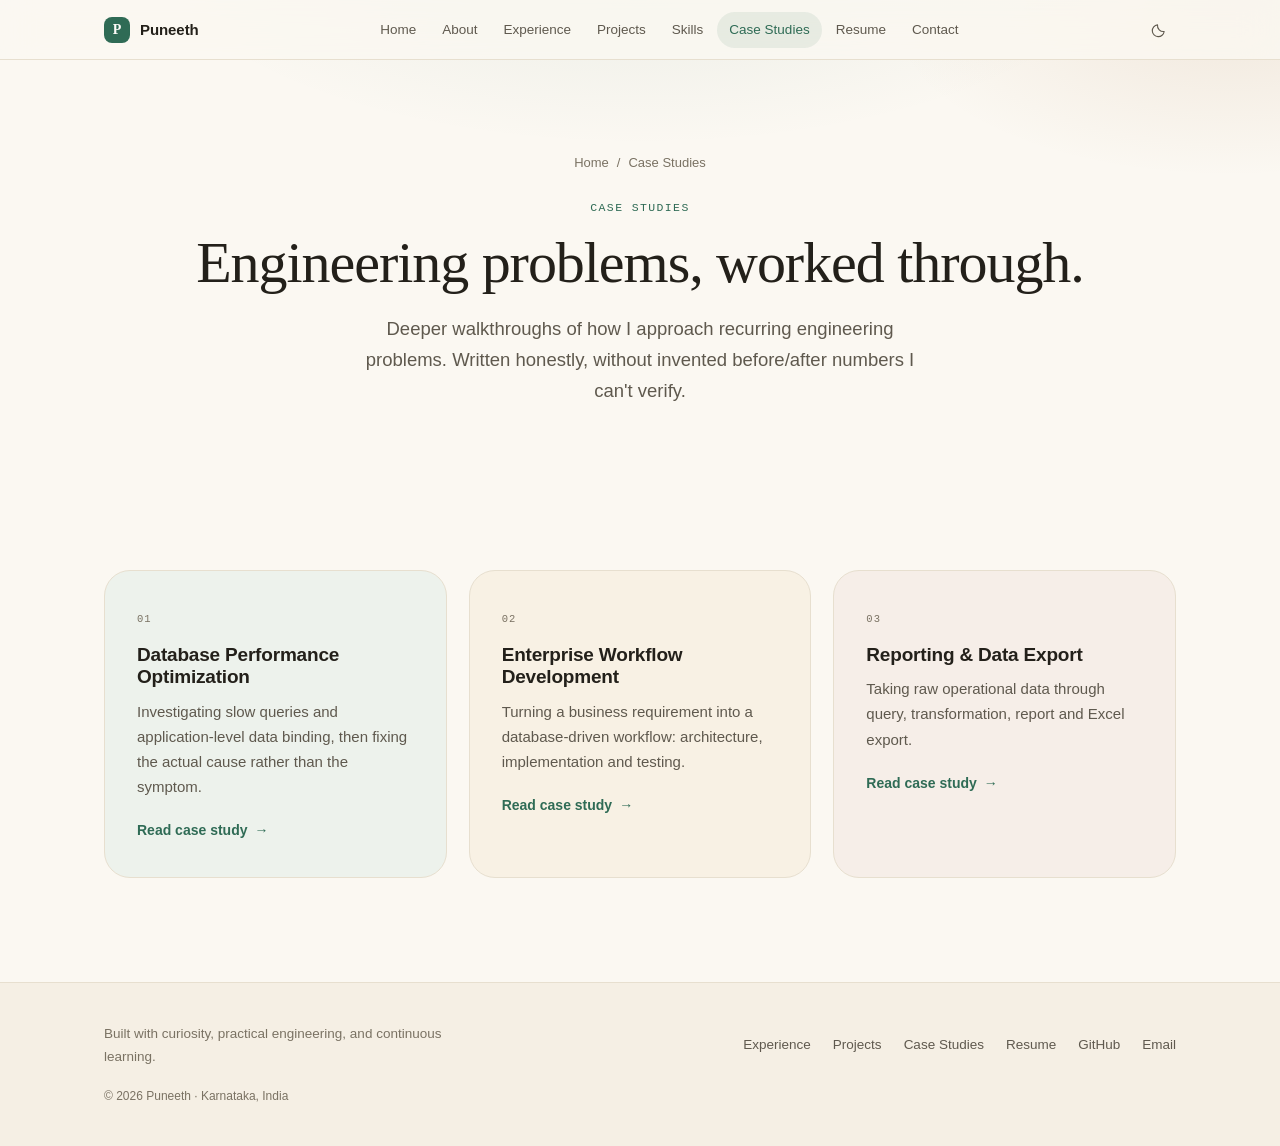
==== commit bc382064: "Redesign to a warm minimal visual language Replace the Apple-neutral palette with a warm paper groun" ====
--- a/case-studies.html
+++ b/case-studies.html
@@ -7,9 +7,10 @@
 <title>Case Studies | Puneeth</title>
 <meta name="description" content="Engineering case studies: how Puneeth investigates database performance problems, develops enterprise workflows, and builds reporting systems.">
 <meta name="author" content="Puneeth">
-<meta name="theme-color" content="#FFFFFF">
+<meta name="theme-color" content="#FBF8F2" media="(prefers-color-scheme: light)">
+<meta name="theme-color" content="#17150F" media="(prefers-color-scheme: dark)">
 <link rel="canonical" href="https://puneeth-prince.github.io/My-Profile/case-studies.html">
-<link rel="icon" href="data:image/svg+xml,%3Csvg xmlns='http://www.w3.org/2000/svg' viewBox='0 0 64 64'%3E%3Crect width='64' height='64' rx='14' fill='%231D1D1F'/%3E%3Ctext x='32' y='44' font-family='Arial,sans-serif' font-weight='800' font-size='32' fill='%23FFFFFF' text-anchor='middle'%3EP%3C/text%3E%3C/svg%3E">
+<link rel="icon" href="data:image/svg+xml,%3Csvg xmlns='http://www.w3.org/2000/svg' viewBox='0 0 64 64'%3E%3Crect width='64' height='64' rx='14' fill='%232F6B55'/%3E%3Ctext x='32' y='45' font-family='Georgia,serif' font-weight='700' font-size='34' fill='%23FDFCF8' text-anchor='middle'%3EP%3C/text%3E%3C/svg%3E">
 
 <link rel="stylesheet" href="style.css">
 
--- a/style.css
+++ b/style.css
@@ -1,106 +1,110 @@
 /* ============================================================
    Puneeth - portfolio
-   Apple-style visual language: native system fonts, huge centered
-   typography, pill buttons, soft tinted panels instead of bordered
-   cards, generous whitespace. Dark-first-agnostic: light is the
-   primary mode (Apple's own marketing pages are light-first), with
-   a true-black dark mode. Multi-page static site, no build step,
-   no framework, no webfonts.
+   Warm minimal visual language: warm paper ground, one deep
+   evergreen signature colour, a system serif for display type
+   against a system sans for UI, hairline warm rules, soft
+   rounded surfaces and a lot of air.
+   Light and dark are equal citizens - neither is "primary".
+   The page follows the OS on first visit; the toggle overrides.
+   Multi-page static site, no build step, no framework, no webfonts.
    ============================================================ */
 
-/* ---------- Tokens ---------- */
+/* ---------- Tokens: light (paper) ---------- */
 :root {
-  --bg:        #FFFFFF;
-  --bg-2:      #F5F5F7;
-  --surface:   #F5F5F7;
-  --surface-2: #FBFBFD;
-  --glass:     rgba(255,255,255,.8);
-  --border:    #D2D2D7;
-  --border-2:  #BFBFC4;
-
-  --text:      #1D1D1F;
-  --text-2:    #6E6E73;
-  --text-3:    #86868B;
-
-  --accent:    #0071E3;
-  --accent-2:  #147CE5;
-  --accent-ink:#FFFFFF;
-  --accent-bg: rgba(0,113,227,.08);
-  --accent-ln: rgba(0,113,227,.28);
-
-  --ok:        #1D8A4E;
-  --ok-bg:     rgba(29,138,78,.1);
-  --wip:       #B25F00;
-  --wip-bg:    rgba(178,95,0,.1);
-
-  --tint-a: #EEF4FB; /* soft blue tint */
-  --tint-b: #F3F4EF; /* soft warm tint */
-  --tint-c: #F5F5F7; /* neutral tint */
-
-  --sh-sm: 0 1px 2px rgba(0,0,0,.04);
-  --sh-md: 0 8px 24px rgba(0,0,0,.06);
-  --sh-lg: 0 20px 50px rgba(0,0,0,.08);
-
-  --f-sans: -apple-system, BlinkMacSystemFont, "SF Pro Display", "SF Pro Text", "Segoe UI", Roboto, Helvetica, Arial, sans-serif;
+  --bg:        #FBF8F2;
+  --bg-2:      #F5EFE4;
+  --surface:   #F4EEE3;
+  --surface-2: #FFFCF6;
+  --glass:     rgba(251,248,242,.82);
+  --border:    #E7DFCF;
+  --border-2:  #D4C8B2;
+
+  --text:      #23201A;
+  --text-2:    #5F594E;
+  --text-3:    #7A7263;
+
+  --accent:    #2F6B55;
+  --accent-2:  #235444;
+  --accent-ink:#FDFCF8;
+  --accent-bg: rgba(47,107,85,.09);
+  --accent-ln: rgba(47,107,85,.30);
+
+  --ok:        #2F6B55;
+  --ok-bg:     rgba(47,107,85,.10);
+  --wip:       #9A5F26;
+  --wip-bg:    rgba(154,95,38,.10);
+
+  --tint-a: #EDF2EC; /* sage */
+  --tint-b: #F8F1E4; /* sand */
+  --tint-c: #F6EEE8; /* clay */
+
+  /* Warm-tinted shadows: pure black over paper reads grey and cold. */
+  --sh-sm: 0 1px 2px rgba(72,56,32,.05);
+  --sh-md: 0 8px 24px rgba(72,56,32,.07);
+  --sh-lg: 0 20px 48px rgba(72,56,32,.10);
+
+  --f-display: "Iowan Old Style", "Palatino Linotype", Palatino, "Book Antiqua", Georgia, "Times New Roman", serif;
+  --f-sans: -apple-system, BlinkMacSystemFont, "Segoe UI", Roboto, "Helvetica Neue", Arial, sans-serif;
   --f-mono: ui-monospace, "SF Mono", "Cascadia Code", Menlo, Consolas, monospace;
 
-  --shell: 1160px;
-  --shell-n: 760px;
-  --nav-h: 44px;
+  --shell: 1120px;
+  --shell-n: 720px;
+  --nav-h: 60px;
   --r-sm: 12px;
   --r-md: 18px;
-  --r-lg: 24px;
+  --r-lg: 26px;
   --pill: 980px;
-  --ease: cubic-bezier(.28, .11, .32, 1);
-}
-
+  --ease: cubic-bezier(.32, .08, .24, 1);
+}
+
+/* ---------- Tokens: dark (warm charcoal, not black) ---------- */
 @media (prefers-color-scheme: dark) {
   :root:not([data-theme="light"]) {
-    --bg:        #000000;
-    --bg-2:      #000000;
-    --surface:   #1D1D1F;
-    --surface-2: #161617;
-    --glass:     rgba(29,29,31,.78);
-    --border:    #2D2D2F;
-    --border-2:  #3A3A3C;
-
-    --text:      #F5F5F7;
-    --text-2:    #A1A1A6;
-    --text-3:    #6E6E73;
-
-    --accent:    #2997FF;
-    --accent-2:  #52ABFF;
-    --accent-ink:#FFFFFF;
-    --accent-bg: rgba(41,151,255,.14);
-    --accent-ln: rgba(41,151,255,.36);
-
-    --ok:        #32D74B;
-    --ok-bg:     rgba(50,215,75,.14);
-    --wip:       #FF9F0A;
-    --wip-bg:    rgba(255,159,10,.14);
-
-    --tint-a: #0E1B2B;
-    --tint-b: #1B1B16;
-    --tint-c: #17171A;
-
-    --sh-sm: 0 1px 2px rgba(0,0,0,.5);
-    --sh-md: 0 10px 28px rgba(0,0,0,.5);
-    --sh-lg: 0 24px 56px rgba(0,0,0,.6);
+    --bg:        #17150F;
+    --bg-2:      #1C1913;
+    --surface:   #211E17;
+    --surface-2: #2A261D;
+    --glass:     rgba(23,21,15,.82);
+    --border:    #332F25;
+    --border-2:  #4A4433;
+
+    --text:      #F2ECE0;
+    --text-2:    #B3AB9B;
+    --text-3:    #8B8474;
+
+    --accent:    #8CC9A9;
+    --accent-2:  #A6D8BE;
+    --accent-ink:#15251D;
+    --accent-bg: rgba(140,201,169,.14);
+    --accent-ln: rgba(140,201,169,.35);
+
+    --ok:        #8CC9A9;
+    --ok-bg:     rgba(140,201,169,.14);
+    --wip:       #E0A75F;
+    --wip-bg:    rgba(224,167,95,.14);
+
+    --tint-a: #1B211A;
+    --tint-b: #221E15;
+    --tint-c: #201B17;
+
+    --sh-sm: 0 1px 2px rgba(0,0,0,.45);
+    --sh-md: 0 10px 28px rgba(0,0,0,.45);
+    --sh-lg: 0 24px 56px rgba(0,0,0,.55);
   }
 }
 
 :root[data-theme="dark"] {
-  --bg:#000000; --bg-2:#000000; --surface:#1D1D1F; --surface-2:#161617;
-  --glass:rgba(29,29,31,.78); --border:#2D2D2F; --border-2:#3A3A3C;
-  --text:#F5F5F7; --text-2:#A1A1A6; --text-3:#6E6E73;
-  --accent:#2997FF; --accent-2:#52ABFF; --accent-ink:#FFFFFF;
-  --accent-bg:rgba(41,151,255,.14); --accent-ln:rgba(41,151,255,.36);
-  --ok:#32D74B; --ok-bg:rgba(50,215,75,.14);
-  --wip:#FF9F0A; --wip-bg:rgba(255,159,10,.14);
-  --tint-a:#0E1B2B; --tint-b:#1B1B16; --tint-c:#17171A;
-  --sh-sm:0 1px 2px rgba(0,0,0,.5);
-  --sh-md:0 10px 28px rgba(0,0,0,.5);
-  --sh-lg:0 24px 56px rgba(0,0,0,.6);
+  --bg:#17150F; --bg-2:#1C1913; --surface:#211E17; --surface-2:#2A261D;
+  --glass:rgba(23,21,15,.82); --border:#332F25; --border-2:#4A4433;
+  --text:#F2ECE0; --text-2:#B3AB9B; --text-3:#8B8474;
+  --accent:#8CC9A9; --accent-2:#A6D8BE; --accent-ink:#15251D;
+  --accent-bg:rgba(140,201,169,.14); --accent-ln:rgba(140,201,169,.35);
+  --ok:#8CC9A9; --ok-bg:rgba(140,201,169,.14);
+  --wip:#E0A75F; --wip-bg:rgba(224,167,95,.14);
+  --tint-a:#1B211A; --tint-b:#221E15; --tint-c:#201B17;
+  --sh-sm:0 1px 2px rgba(0,0,0,.45);
+  --sh-md:0 10px 28px rgba(0,0,0,.45);
+  --sh-lg:0 24px 56px rgba(0,0,0,.55);
 }
 
 /* ---------- Reset ---------- */
@@ -110,7 +114,7 @@
 html {
   -webkit-text-size-adjust: 100%;
   scroll-behavior: smooth;
-  scroll-padding-top: calc(var(--nav-h) + 20px);
+  scroll-padding-top: calc(var(--nav-h) + 24px);
   color-scheme: light dark;
 }
 html[data-theme="dark"]  { color-scheme: dark; }
@@ -121,7 +125,7 @@
   color: var(--text-2);
   font-family: var(--f-sans);
   font-size: 17px;
-  line-height: 1.6;
+  line-height: 1.68;
   -webkit-font-smoothing: antialiased;
   text-rendering: optimizeLegibility;
   overflow-x: hidden;
@@ -132,9 +136,17 @@
 a { color: inherit; text-decoration: none; }
 img, svg { display: block; max-width: 100%; }
 strong { color: var(--text); font-weight: 600; }
-h1,h2,h3,h4 { color: var(--text); line-height: 1.1; font-weight: 700; letter-spacing: -.02em; }
+h1,h2,h3,h4 { color: var(--text); line-height: 1.18; font-weight: 600; letter-spacing: -.01em; }
 summary::-webkit-details-marker { display: none; }
 code { font-family: var(--f-mono); font-size: .92em; }
+
+/* Display type: the serif carries the warmth, the sans carries the UI. */
+.hero-name, .page-title, .section-title, .tl-role, .feature-title,
+.build-title, .cname, .lead, .metric dd {
+  font-family: var(--f-display);
+  font-weight: 400;
+  letter-spacing: -.012em;
+}
 
 :focus-visible { outline: 2px solid var(--accent); outline-offset: 3px; border-radius: 4px; }
 
@@ -147,8 +159,8 @@
 
 .anchor { position: absolute; top: 0; }
 
-.shell { width: 100%; max-width: var(--shell); margin-inline: auto; padding-inline: 22px; }
-.shell-n { width: 100%; max-width: var(--shell-n); margin-inline: auto; padding-inline: 22px; }
+.shell { width: 100%; max-width: var(--shell); margin-inline: auto; padding-inline: 24px; }
+.shell-n { width: 100%; max-width: var(--shell-n); margin-inline: auto; padding-inline: 24px; }
 
 /* ---------- Scroll progress ---------- */
 .progress {
@@ -162,53 +174,64 @@
   transition: transform .1s linear;
 }
 
-/* ---------- Ambient background: off, Apple pages are flat colour ---------- */
-.ambient { display: none; }
+/* ---------- Ambient: one soft warm wash at the top of the document.
+   Absolute (not fixed) so it scrolls away instead of following the
+   viewport, which would read as a stuck overlay. ---------- */
+.ambient {
+  position: absolute; inset: 0 0 auto 0; height: 76vh;
+  z-index: 0; pointer-events: none; overflow: hidden;
+}
+.ambient-grid {
+  position: absolute; inset: 0;
+  background:
+    radial-gradient(58% 46% at 50% -10%, var(--accent-bg), transparent 68%),
+    radial-gradient(38% 34% at 96% 2%, var(--wip-bg), transparent 70%);
+}
 
 main, .nav, .footer { position: relative; z-index: 1; }
 
 /* ---------- Buttons & links ---------- */
 .btn {
-  display: inline-flex; align-items: center; justify-content: center; gap: 8px;
-  padding: 11px 22px; border-radius: var(--pill);
-  font-size: 15px; font-weight: 400;
+  display: inline-flex; align-items: center; justify-content: center; gap: 9px;
+  padding: 12px 24px; border-radius: var(--pill);
+  font-size: 15px; font-weight: 500;
   border: 1px solid transparent; cursor: pointer; white-space: nowrap;
   touch-action: manipulation;
-  transition: transform .15s var(--ease), box-shadow .15s var(--ease),
-              border-color .15s var(--ease), color .15s var(--ease), background .15s var(--ease);
+  transition: transform .18s var(--ease), box-shadow .18s var(--ease),
+              border-color .18s var(--ease), color .18s var(--ease), background .18s var(--ease);
 }
 .btn svg {
   width: 16px; height: 16px; flex: none;
   fill: none; stroke: currentColor; stroke-width: 1.8;
   stroke-linecap: round; stroke-linejoin: round;
 }
-.btn .arw { transition: transform .15s var(--ease); }
+.btn .arw { transition: transform .18s var(--ease); }
 .btn:hover .arw { transform: translateX(3px); }
-.btn-sm { padding: 8px 16px; font-size: 13.5px; }
-
-.btn-primary { background: var(--accent); color: var(--accent-ink); }
-.btn-primary:hover { background: var(--accent-2); }
-
-.btn-ghost { background: transparent; color: var(--accent); border-color: var(--accent); }
-.btn-ghost:hover { background: var(--accent-bg); }
+.btn-sm { padding: 9px 17px; font-size: 13.5px; }
+
+.btn-primary { background: var(--accent); color: var(--accent-ink); box-shadow: var(--sh-sm); }
+.btn-primary:hover { background: var(--accent-2); box-shadow: var(--sh-md); transform: translateY(-1px); }
+
+.btn-ghost { background: transparent; color: var(--accent); border-color: var(--accent-ln); }
+.btn-ghost:hover { background: var(--accent-bg); border-color: var(--accent); }
 
 /* underline grows left to right */
 .ulink { position: relative; }
 .ulink::after {
   content: ""; position: absolute; left: 0; right: 0; bottom: -3px; height: 1px;
   background: currentColor; transform: scaleX(0); transform-origin: left;
-  transition: transform .2s var(--ease);
+  transition: transform .22s var(--ease);
 }
 .ulink:hover::after { transform: scaleX(1); }
 
 .icon-btn {
   display: grid; place-items: center;
-  width: 34px; height: 34px; border-radius: 999px;
+  width: 36px; height: 36px; border-radius: 999px;
   background: transparent; border: none;
-  color: var(--text); cursor: pointer; touch-action: manipulation;
-  transition: background .15s var(--ease);
-}
-.icon-btn:hover { background: var(--surface-2); }
+  color: var(--text-2); cursor: pointer; touch-action: manipulation;
+  transition: background .18s var(--ease), color .18s var(--ease);
+}
+.icon-btn:hover { background: var(--surface); color: var(--text); }
 .icon-btn svg {
   width: 17px; height: 17px;
   fill: none; stroke: currentColor; stroke-width: 1.6;
@@ -227,52 +250,61 @@
 :root[data-theme="dark"]  .i-sun  { display: none; }
 :root[data-theme="dark"]  .i-moon { display: block; }
 
-/* ---------- Nav (Apple: short, small type, always-on translucent bar) ---------- */
+/* ---------- Nav ---------- */
 .nav {
   position: sticky; top: 0; z-index: 200; height: var(--nav-h);
   background: var(--glass);
-  backdrop-filter: blur(20px) saturate(1.8); -webkit-backdrop-filter: blur(20px) saturate(1.8);
+  backdrop-filter: blur(18px) saturate(1.5); -webkit-backdrop-filter: blur(18px) saturate(1.5);
   border-bottom: 1px solid var(--border);
 }
-.nav-inner { display: flex; align-items: center; justify-content: space-between; gap: 16px; height: var(--nav-h); }
-
-.brand { display: inline-flex; align-items: center; gap: 8px; }
+/* script.js already toggles .is-stuck past 8px of scroll; give the bar a
+   little lift once it is actually floating over content. */
+.nav.is-stuck { box-shadow: var(--sh-sm); }
+.nav-inner { display: flex; align-items: center; justify-content: space-between; gap: 18px; height: var(--nav-h); }
+
+.brand { display: inline-flex; align-items: center; gap: 10px; }
 .brand-mark {
-  display: grid; place-items: center; width: 22px; height: 22px; border-radius: 6px;
-  background: var(--text); color: var(--bg);
-  font-weight: 700; font-size: 12px; line-height: 1;
-}
-.brand-text { color: var(--text); font-weight: 600; font-size: 13px; letter-spacing: -.005em; }
+  display: grid; place-items: center; width: 26px; height: 26px; border-radius: 8px;
+  background: var(--accent); color: var(--accent-ink);
+  font-family: var(--f-display); font-weight: 600; font-size: 14px; line-height: 1;
+}
+.brand-text { color: var(--text); font-weight: 600; font-size: 15px; letter-spacing: -.005em; }
 
 .nav-links { display: flex; gap: 2px; }
 .nav-links a {
-  position: relative; padding: 6px 11px; border-radius: 8px;
-  font-size: 12px; font-weight: 400; color: var(--text-2);
-  transition: color .15s var(--ease);
-}
-.nav-links a:hover { color: var(--text); }
-.nav-links a.is-active { color: var(--text); font-weight: 600; }
-
-.nav-actions { display: flex; align-items: center; gap: 4px; }
+  position: relative; padding: 7px 12px; border-radius: 999px;
+  font-size: 13.5px; font-weight: 500; color: var(--text-2);
+  transition: color .18s var(--ease), background .18s var(--ease);
+}
+.nav-links a:hover { color: var(--text); background: var(--surface); }
+.nav-links a.is-active { color: var(--accent); background: var(--accent-bg); }
+
+.nav-actions { display: flex; align-items: center; gap: 6px; }
 .nav-burger { display: none; }
 
 /* ---------- Page hero (compact, interior pages) ---------- */
-.page-hero { padding-block: 88px 56px; text-align: center; background: var(--bg-2); }
-.page-kicker { font-size: 15px; font-weight: 600; color: var(--accent); margin-bottom: 8px; }
-.page-title { font-size: clamp(34px, 5vw, 56px); letter-spacing: -.03em; }
-.page-sub { margin-top: 16px; max-width: 56ch; margin-inline: auto; font-size: 19px; }
-.breadcrumb { font-size: 13px; color: var(--text-3); margin-bottom: 22px; display: flex; align-items: center; justify-content: center; gap: 8px; }
-.breadcrumb a { color: var(--text-3); transition: color .15s var(--ease); }
+.page-hero { padding-block: 92px 60px; text-align: center; }
+.page-kicker {
+  font-family: var(--f-mono); font-size: 11.5px; font-weight: 500;
+  letter-spacing: .12em; text-transform: uppercase; color: var(--accent); margin-bottom: 14px;
+}
+.page-title { font-size: clamp(36px, 5vw, 58px); line-height: 1.1; letter-spacing: -.018em; }
+.page-sub { margin-top: 18px; max-width: 56ch; margin-inline: auto; font-size: 18.5px; }
+.breadcrumb { font-size: 13px; color: var(--text-3); margin-bottom: 24px; display: flex; align-items: center; justify-content: center; gap: 8px; }
+.breadcrumb a { color: var(--text-3); transition: color .18s var(--ease); }
 .breadcrumb a:hover { color: var(--accent); }
 
-/* ---------- Hero (home): stacked, centered, Apple promo style ---------- */
-.hero { padding-block: 72px 0; text-align: center; }
+/* ---------- Hero (home) ---------- */
+.hero { padding-block: 84px 0; text-align: center; }
 .hero-grid { display: block; }
-.hero-copy { max-width: 720px; margin-inline: auto; }
+.hero-copy { max-width: 740px; margin-inline: auto; }
 
 .eyebrow {
-  display: inline-flex; align-items: center; gap: 8px;
-  font-size: 15px; font-weight: 600; color: var(--accent);
+  display: inline-flex; align-items: center; gap: 9px;
+  font-family: var(--f-mono); font-size: 11.5px; font-weight: 500;
+  letter-spacing: .12em; text-transform: uppercase; color: var(--accent);
+  padding: 7px 15px; border-radius: 999px;
+  background: var(--accent-bg); border: 1px solid var(--accent-ln);
 }
 .pulse { width: 6px; height: 6px; border-radius: 50%; background: var(--ok); flex: none; animation: pulse 2.4s ease-out infinite; }
 @keyframes pulse {
@@ -280,25 +312,26 @@
   70%  { box-shadow: 0 0 0 6px transparent; }
   100% { box-shadow: 0 0 0 0 transparent; }
 }
-.dotlet { width: 5px; height: 5px; border-radius: 50%; background: currentColor; display: inline-block; margin-right: 6px; }
+.dotlet { width: 5px; height: 5px; border-radius: 50%; background: currentColor; display: inline-block; margin-right: 7px; }
 
 .hero-name {
-  margin-top: 14px; font-weight: 700;
-  font-size: clamp(38px, 6vw, 80px); line-height: 1.04; letter-spacing: -.035em;
-}
-.hero-pitch { margin-top: 18px; max-width: 54ch; margin-inline: auto; font-size: clamp(17px, 1.6vw, 21px); color: var(--text-2); }
-
-.hero-cta { display: flex; flex-wrap: wrap; gap: 14px; margin-top: 30px; justify-content: center; }
-.hero-links { display: flex; flex-wrap: wrap; gap: 22px; margin-top: 28px; justify-content: center; }
-.hero-links a { display: inline-flex; align-items: center; gap: 8px; font-size: 15px; color: var(--accent); transition: opacity .15s var(--ease); }
-.hero-links a:hover { opacity: .7; }
+  margin-top: 22px;
+  font-size: clamp(40px, 6vw, 76px); line-height: 1.06; letter-spacing: -.022em;
+}
+.hero-pitch { margin-top: 22px; max-width: 52ch; margin-inline: auto; font-size: clamp(17px, 1.5vw, 20px); color: var(--text-2); }
+
+.hero-cta { display: flex; flex-wrap: wrap; gap: 14px; margin-top: 34px; justify-content: center; }
+.hero-links { display: flex; flex-wrap: wrap; gap: 24px; margin-top: 30px; justify-content: center; }
+.hero-links a { display: inline-flex; align-items: center; gap: 8px; font-size: 15px; color: var(--text-2); transition: color .18s var(--ease); }
+.hero-links a:hover { color: var(--accent); }
 .hero-links svg { width: 16px; height: 16px; fill: none; stroke: currentColor; stroke-width: 1.7; stroke-linecap: round; stroke-linejoin: round; }
 .hero-links svg.fill { fill: currentColor; stroke: none; }
 
-/* ---------- Hero system diagram: soft tinted tile below the hero copy ---------- */
+/* ---------- Hero system diagram ---------- */
 .hero-diagram {
-  margin: 56px auto 0; max-width: 560px;
+  margin: 64px auto 0; max-width: 540px;
   border-radius: var(--r-lg); background: var(--tint-a);
+  border: 1px solid var(--border);
   padding: 40px 32px 32px;
 }
 .hd-row { display: flex; flex-direction: column; align-items: center; gap: 0; }
@@ -306,57 +339,64 @@
   width: 100%; max-width: 260px; text-align: center;
   padding: 13px 16px; border-radius: var(--r-sm);
   background: var(--bg); box-shadow: var(--sh-sm);
-  font-weight: 600; font-size: 14.5px; color: var(--text);
-}
-.hd-node.is-key { background: var(--accent); color: var(--accent-ink); }
-.hd-arrow { color: var(--text-3); font-size: 14px; padding-block: 6px; }
-.hd-tags { display: flex; flex-wrap: wrap; gap: 8px; justify-content: center; margin-top: 24px; }
+  font-weight: 500; font-size: 14.5px; color: var(--text);
+}
+.hd-node.is-key { background: var(--accent); color: var(--accent-ink); box-shadow: none; }
+.hd-arrow { color: var(--text-3); font-size: 14px; padding-block: 7px; }
+.hd-tags { display: flex; flex-wrap: wrap; gap: 8px; justify-content: center; margin-top: 26px; }
 .hd-tag {
-  font-family: var(--f-mono); font-size: 11px; letter-spacing: .04em;
+  font-family: var(--f-mono); font-size: 10.5px; letter-spacing: .08em; text-transform: uppercase;
   padding: 5px 12px; border-radius: 999px; background: var(--bg); color: var(--text-2);
 }
 
-/* ---------- Quick profile strip: Apple-style flat number row ---------- */
+/* ---------- Quick profile strip ---------- */
 .metrics {
   display: grid; grid-template-columns: repeat(4, minmax(0,1fr));
-  gap: 0; border-top: 1px solid var(--border);
-}
-.metric { padding: 26px 20px; text-align: center; border-right: 1px solid var(--border); }
-.metric:last-child { border-right: none; }
-.metric dd { font-size: clamp(24px, 2.6vw, 32px); font-weight: 700; color: var(--text); letter-spacing: -.02em; line-height: 1.1; }
-.metric dt { margin-top: 6px; font-size: 13px; color: var(--text-2); }
+  gap: 1px; background: var(--border);
+  border: 1px solid var(--border); border-radius: var(--r-md); overflow: hidden;
+}
+.metric { background: var(--bg); padding: 30px 20px; text-align: center; }
+.metric dd { font-size: clamp(24px, 2.6vw, 31px); color: var(--text); line-height: 1.15; }
+.metric dt { margin-top: 8px; font-family: var(--f-mono); font-size: 11px; letter-spacing: .08em; text-transform: uppercase; color: var(--text-3); }
 .count { font-variant-numeric: tabular-nums; }
+.plus { color: var(--text-3); }
 
 /* ---------- Section scaffolding ---------- */
-.section { padding-block: 100px; }
+.section { padding-block: 104px; }
 .section-alt { background: var(--bg-2); }
-.section-head { margin-bottom: 44px; max-width: 640px; }
+.section-head { margin-bottom: 48px; max-width: 660px; }
 .section-head:has(+ * > *:only-child), .section[style*="text-align:center"] .section-head { margin-inline: auto; text-align: center; }
-.section-title { font-size: clamp(28px, 3.4vw, 40px); letter-spacing: -.025em; }
-.section-sub { margin-top: 14px; font-size: 17px; }
+.section-title { font-size: clamp(29px, 3.4vw, 42px); line-height: 1.14; letter-spacing: -.016em; }
+.section-sub { margin-top: 16px; font-size: 17px; }
 
 .micro {
   font-family: var(--f-mono); font-size: 11px; font-weight: 500;
-  letter-spacing: .06em; text-transform: uppercase; color: var(--text-3);
-  padding-bottom: 10px; margin-bottom: 14px; border-bottom: 1px solid var(--border);
-}
-.micro-note { margin-top: 16px; font-size: 13px; color: var(--text-3); }
-
-/* ---------- Surfaces: soft tinted panels, no borders/shadows ---------- */
+  letter-spacing: .1em; text-transform: uppercase; color: var(--text-3);
+  padding-bottom: 12px; margin-bottom: 16px; border-bottom: 1px solid var(--border);
+}
+.micro-note { margin-top: 18px; font-size: 13px; color: var(--text-3); }
+
+/* ---------- Surfaces: soft warm panels with a hairline ---------- */
 .panel, .tl-card, .feature, .card, .skill-group, .metric-card {
-  background: var(--surface); border: none; border-radius: var(--r-md);
+  background: var(--surface);
+  border: 1px solid var(--border);
+  border-radius: var(--r-lg);
 }
 
 /* ---------- About ---------- */
-.about-grid { display: grid; grid-template-columns: minmax(0,1.3fr) minmax(0,1fr); gap: 56px; align-items: start; }
-.about-copy p + p { margin-top: 18px; }
-.lead { font-size: 21px; color: var(--text); line-height: 1.5; }
-
-.pillars { padding: 28px; }
-.pillar { padding: 13px 4px; }
-.pillar h3 { font-size: 15px; margin-bottom: 3px; }
-.pillar p { font-size: 13.5px; }
-.p-ico { display: none; }
+.about-grid { display: grid; grid-template-columns: minmax(0,1.25fr) minmax(0,1fr); gap: 60px; align-items: start; }
+.about-copy p + p { margin-top: 20px; }
+.lead { font-size: clamp(20px, 2vw, 24px); color: var(--text); line-height: 1.45; }
+
+.pillars { padding: 12px 30px; }
+.pillar { padding: 18px 0; }
+.pillar + .pillar { border-top: 1px solid var(--border); }
+.pillar h3 { font-size: 15px; margin-bottom: 4px; }
+.pillar p { font-size: 14px; }
+.p-ico {
+  display: block; font-family: var(--f-mono); font-size: 10.5px;
+  letter-spacing: .1em; color: var(--accent); margin-bottom: 7px;
+}
 .p-plus { display: none; }
 
 .js .pillars.is-in .pillar { animation: fadeUp .5s var(--ease) both; animation-delay: calc(var(--i) * 80ms); }
@@ -365,120 +405,123 @@
 /* ---------- Timeline ---------- */
 .timeline { position: relative; padding-left: 0; }
 .tl-rail { display: none; }
-.tl-item { position: relative; margin-bottom: 20px; }
+.tl-item { position: relative; margin-bottom: 22px; }
 .tl-item:last-child { margin-bottom: 0; }
 .tl-dot { display: none; }
 
-.tl-card { padding: 32px; transition: background .2s var(--ease); }
-.tl-head { display: flex; justify-content: space-between; align-items: flex-start; gap: 16px; flex-wrap: wrap; padding-bottom: 18px; margin-bottom: 18px; border-bottom: 1px solid var(--border); }
-.tl-role { font-size: 21px; }
-.tl-org { margin-top: 5px; font-size: 14px; color: var(--text-2); }
-.tl-desc { margin-bottom: 18px; }
-
-.tl-block + .tl-block { margin-top: 24px; }
-.tl-block h4 { font-size: 12px; text-transform: uppercase; letter-spacing: .06em; font-weight: 600; color: var(--text-3); margin-bottom: 10px; }
+.tl-card { padding: 36px; transition: border-color .2s var(--ease), box-shadow .2s var(--ease); }
+.tl-card:hover { border-color: var(--border-2); box-shadow: var(--sh-sm); }
+.tl-head { display: flex; justify-content: space-between; align-items: flex-start; gap: 16px; flex-wrap: wrap; padding-bottom: 20px; margin-bottom: 20px; border-bottom: 1px solid var(--border); }
+.tl-role { font-size: 23px; line-height: 1.2; }
+.tl-org { margin-top: 6px; font-size: 14px; color: var(--text-2); }
+.tl-desc { margin-bottom: 20px; }
+
+.tl-block + .tl-block { margin-top: 26px; }
+.tl-block h4 { font-family: var(--f-mono); font-size: 11px; text-transform: uppercase; letter-spacing: .1em; font-weight: 500; color: var(--text-3); margin-bottom: 12px; }
 
 /* ---------- Pills / tags ---------- */
 .pill {
   flex: none; display: inline-flex; align-items: center;
   font-size: 12px; font-weight: 500;
-  padding: 5px 12px; border-radius: 999px;
-  color: var(--text-2); background: var(--surface-2); white-space: nowrap;
-}
-.pill-live { color: var(--ok); background: var(--ok-bg); }
-.pill-wip  { color: var(--wip); background: var(--wip-bg); }
-
-.tag { font-size: 12px; font-weight: 500; color: var(--text-3); }
+  padding: 6px 13px; border-radius: 999px;
+  color: var(--text-2); background: var(--surface-2);
+  border: 1px solid var(--border); white-space: nowrap;
+}
+.pill-live { color: var(--ok); background: var(--ok-bg); border-color: var(--accent-ln); }
+.pill-wip  { color: var(--wip); background: var(--wip-bg); border-color: color-mix(in srgb, var(--wip) 30%, transparent); }
+
+.tag { font-family: var(--f-mono); font-size: 10.5px; letter-spacing: .1em; text-transform: uppercase; color: var(--text-3); }
 .tag-accent { color: var(--accent); display: inline-flex; align-items: center; gap: 8px; }
 
 /* ---------- Lists ---------- */
-.checks li { position: relative; padding-left: 22px; padding-block: 5px; font-size: 15px; }
+.checks li { position: relative; padding-left: 24px; padding-block: 6px; font-size: 15px; }
 .checks li::before {
-  content: ""; position: absolute; left: 4px; top: 10px; width: 5px; height: 9px;
+  content: ""; position: absolute; left: 4px; top: 11px; width: 5px; height: 9px;
   border-right: 1.7px solid var(--accent); border-bottom: 1.7px solid var(--accent); transform: rotate(45deg);
 }
-.checks-tight li { padding-block: 3px; font-size: 14.5px; }
+.checks-tight li { padding-block: 4px; font-size: 14.5px; }
 
 .role-list { display: flex; flex-wrap: wrap; gap: 8px; }
-.role-list li { padding: 6px 13px; border-radius: 999px; background: var(--surface-2); font-size: 13.5px; color: var(--text); }
+.role-list li { padding: 7px 14px; border-radius: 999px; background: var(--surface-2); border: 1px solid var(--border); font-size: 13.5px; color: var(--text); }
 
 /* ---------- Chips / technology badges ---------- */
-.chips { display: flex; flex-wrap: wrap; gap: 8px; margin-top: 18px; }
+.chips { display: flex; flex-wrap: wrap; gap: 8px; margin-top: 20px; }
 .chips li {
   padding: 6px 13px; border-radius: 999px; font-size: 13px;
-  color: var(--text-2); background: var(--surface-2); white-space: nowrap;
-  transition: color .15s var(--ease), background .15s var(--ease);
-}
-.chips li:hover { color: var(--accent-ink); background: var(--accent); }
+  color: var(--text-2); background: var(--surface-2);
+  border: 1px solid var(--border); white-space: nowrap;
+  transition: color .18s var(--ease), background .18s var(--ease), border-color .18s var(--ease);
+}
+.chips li:hover { color: var(--accent); background: var(--accent-bg); border-color: var(--accent-ln); }
 .chips-sm li { font-size: 12px; padding: 5px 11px; }
 
 /* ---------- Feature panel ---------- */
-.feature { position: relative; overflow: hidden; margin-bottom: 20px; padding: 36px; }
-.feature-grid { display: grid; grid-template-columns: minmax(0,1.15fr) minmax(0,.85fr); gap: 36px; }
+.feature { position: relative; overflow: hidden; margin-bottom: 22px; padding: 40px; }
+.feature-grid { display: grid; grid-template-columns: minmax(0,1.15fr) minmax(0,.85fr); gap: 40px; }
 .feature-head { display: flex; justify-content: space-between; align-items: flex-start; gap: 16px; flex-wrap: wrap; }
-.feature-title { margin-top: 8px; font-size: clamp(20px, 2.2vw, 26px); }
-.feature-sub { margin-top: 12px; max-width: 60ch; }
+.feature-title { margin-top: 10px; font-size: clamp(21px, 2.2vw, 28px); line-height: 1.22; }
+.feature-sub { margin-top: 14px; max-width: 60ch; }
 
 /* ---------- Disclosure ---------- */
-.disclose { margin-top: 20px; border-top: 1px solid var(--border); padding-top: 16px; }
+.disclose { margin-top: 22px; border-top: 1px solid var(--border); padding-top: 18px; }
 .disclose summary {
   display: inline-flex; align-items: center; gap: 9px; cursor: pointer;
   font-size: 14px; font-weight: 600; color: var(--accent); list-style: none;
-  transition: gap .18s var(--ease);
+  transition: gap .2s var(--ease);
 }
 .disclose summary:hover { gap: 13px; }
 .chev { width: 7px; height: 7px; border-right: 1.6px solid currentColor; border-bottom: 1.6px solid currentColor; transform: rotate(-45deg); transition: transform .2s var(--ease); margin-bottom: 2px; }
 .disclose[open] .chev { transform: rotate(45deg); margin-bottom: -2px; }
-.disclose-body { margin-top: 18px; }
-.d-grid { display: grid; grid-template-columns: repeat(2, minmax(0,1fr)); gap: 28px; }
+.disclose-body { margin-top: 20px; }
+.d-grid { display: grid; grid-template-columns: repeat(2, minmax(0,1fr)); gap: 30px; }
 
 /* ---------- Diagram (project/case-study flow) ---------- */
 .diagram { align-self: center; }
 .diagram svg { width: 100%; height: auto; }
-.anode rect { fill: var(--surface-2); stroke: none; }
+.anode rect { fill: var(--surface-2); stroke: var(--border); stroke-width: 1; }
 .anode text { fill: var(--text-2); font-family: var(--f-mono); font-size: 11px; text-anchor: middle; }
-.anode-key rect { fill: var(--accent); }
+.anode-key rect { fill: var(--accent); stroke: none; }
 .anode-key text { fill: var(--accent-ink); }
-.diagram-cap { margin-top: 10px; text-align: center; font-size: 12px; color: var(--text-3); }
+.diagram-cap { margin-top: 12px; text-align: center; font-size: 12px; color: var(--text-3); }
 
 /* ---------- Cards / grids ---------- */
-.grid-2 { display: grid; grid-template-columns: repeat(2, minmax(0,1fr)); gap: 20px; }
-.grid-3 { display: grid; grid-template-columns: repeat(3, minmax(0,1fr)); gap: 20px; }
-.grid-4 { display: grid; grid-template-columns: repeat(4, minmax(0,1fr)); gap: 20px; }
+.grid-2 { display: grid; grid-template-columns: repeat(2, minmax(0,1fr)); gap: 22px; }
+.grid-3 { display: grid; grid-template-columns: repeat(3, minmax(0,1fr)); gap: 22px; }
+.grid-4 { display: grid; grid-template-columns: repeat(4, minmax(0,1fr)); gap: 22px; }
 
 .card {
-  position: relative; padding: 28px;
-  transition: transform .2s var(--ease), background .2s var(--ease);
-}
-.card:hover { transform: translateY(-3px); }
-.card-title { margin: 10px 0; font-size: 18px; }
+  position: relative; padding: 32px;
+  transition: transform .22s var(--ease), box-shadow .22s var(--ease), border-color .22s var(--ease);
+}
+.card:hover { transform: translateY(-3px); box-shadow: var(--sh-md); border-color: var(--border-2); }
+.card-title { margin: 12px 0 10px; font-size: 19px; }
 .card p { font-size: 15px; }
-.card-idx { font-family: var(--f-mono); font-size: 11px; color: var(--text-3); }
+.card-idx { font-family: var(--f-mono); font-size: 10.5px; letter-spacing: .1em; color: var(--text-3); }
 .card-work::after { display: none; }
-.card-link { display: inline-flex; align-items: center; gap: 6px; margin-top: 18px; font-size: 14px; font-weight: 600; color: var(--accent); }
-.card-link .arw { transition: transform .18s var(--ease); }
+.card-link { display: inline-flex; align-items: center; gap: 7px; margin-top: 20px; font-size: 14px; font-weight: 600; color: var(--accent); }
+.card-link .arw { transition: transform .2s var(--ease); }
 .card:hover .card-link .arw { transform: translateX(3px); }
 
-/* Tint rotation for bento-style tiles: soft alternating background colours, Apple's promo-tile look */
+/* Warm tint rotation so a grid of tiles reads as a set, not a stack of identical boxes */
 .grid-2 > *:nth-child(4n+1), .grid-3 > *:nth-child(3n+1), .bento-wide > :first-child { background: var(--tint-a); }
 .grid-2 > *:nth-child(4n+2), .grid-3 > *:nth-child(3n+2) { background: var(--tint-b); }
 .grid-2 > *:nth-child(4n+3), .grid-3 > *:nth-child(3n+3) { background: var(--tint-c); }
 .grid-2 > *:nth-child(4n+4) { background: var(--surface); }
 
 /* Asymmetric bento: first cell wide, used for 3-item feature grids */
-.bento-wide { display: grid; grid-template-columns: 1.3fr 1fr; gap: 20px; }
+.bento-wide { display: grid; grid-template-columns: 1.3fr 1fr; gap: 22px; }
 .bento-wide > :first-child { grid-row: span 2; display: flex; flex-direction: column; justify-content: center; }
 
 /* ---------- Skill depth ---------- */
-.legend { display: flex; flex-wrap: wrap; gap: 20px; margin-bottom: 24px; font-size: 13px; color: var(--text-3); }
+.legend { display: flex; flex-wrap: wrap; gap: 22px; margin-bottom: 26px; font-size: 13px; color: var(--text-3); }
 .legend li { display: inline-flex; align-items: center; gap: 8px; }
 .lg { width: 8px; height: 8px; border-radius: 50%; display: inline-block; }
 .lg-core { background: var(--accent); }
-.lg-strong { background: color-mix(in srgb, var(--accent) 55%, transparent); }
+.lg-strong { background: color-mix(in srgb, var(--accent) 50%, transparent); }
 .lg-explore { background: transparent; border: 1px dashed var(--accent-ln); }
 
-.depth { margin-bottom: 40px; border-radius: var(--r-md); overflow: hidden; background: var(--surface); }
-.dep { display: grid; grid-template-columns: minmax(0,1fr) auto auto; align-items: center; gap: 18px; padding: 14px 22px; transition: background .15s var(--ease); }
+.depth { margin-bottom: 44px; border: 1px solid var(--border); border-radius: var(--r-lg); overflow: hidden; background: var(--surface); }
+.dep { display: grid; grid-template-columns: minmax(0,1fr) auto auto; align-items: center; gap: 20px; padding: 15px 24px; transition: background .18s var(--ease); }
 .dep + .dep { border-top: 1px solid var(--border); }
 .dep:hover { background: var(--surface-2); }
 .dep-name { font-size: 14.5px; color: var(--text); font-weight: 500; }
@@ -490,69 +533,72 @@
 .js .depth.is-in .dep-dots i { animation: pop .35s var(--ease) both; animation-delay: calc(var(--i, 0) * 50ms + var(--j) * 45ms); }
 @keyframes pop { to { transform: scale(1); opacity: 1; } }
 
-.dep-tag { font-size: 11px; font-weight: 500; padding: 4px 11px; border-radius: 999px; min-width: 78px; text-align: center; }
-.t-core { color: var(--accent); background: var(--accent-bg); }
-.t-strong { color: var(--text-2); background: var(--surface-2); }
+.dep-tag { font-family: var(--f-mono); font-size: 10px; font-weight: 500; letter-spacing: .08em; text-transform: uppercase; padding: 5px 11px; border-radius: 999px; min-width: 82px; text-align: center; }
+.t-core { color: var(--accent); background: var(--accent-bg); border: 1px solid var(--accent-ln); }
+.t-strong { color: var(--text-2); background: var(--surface-2); border: 1px solid var(--border); }
 .t-explore { color: var(--text-3); background: transparent; border: 1px dashed var(--border-2); }
 
 /* ---------- Skill category groups ---------- */
-.skill-map { display: grid; grid-template-columns: repeat(3, minmax(0,1fr)); gap: 20px; }
-.skill-group { padding: 26px; transition: transform .2s var(--ease); }
-.skill-group:hover { transform: translateY(-3px); }
-.skill-head { font-size: 15px; padding-bottom: 14px; border-bottom: 1px solid var(--border); color: var(--text); font-weight: 700; }
+/* align-items:start so a short group is a short card. Stretching them to
+   the tallest sibling left big empty boxes once the panels got borders. */
+.skill-map { display: grid; grid-template-columns: repeat(3, minmax(0,1fr)); gap: 22px; align-items: start; }
+.skill-group { padding: 30px; transition: transform .22s var(--ease), box-shadow .22s var(--ease), border-color .22s var(--ease); }
+.skill-group:hover { transform: translateY(-3px); box-shadow: var(--sh-md); border-color: var(--border-2); }
+.skill-head { font-size: 15px; padding-bottom: 14px; border-bottom: 1px solid var(--border); color: var(--text); font-weight: 600; }
 
 /* ---------- Engineering philosophy ---------- */
-.principles { display: grid; grid-template-columns: repeat(2, minmax(0,1fr)); gap: 20px; }
-.principle { padding: 26px 28px; }
-.principle h3 { font-size: 16px; margin-bottom: 6px; }
+.principles { display: grid; grid-template-columns: repeat(2, minmax(0,1fr)); gap: 22px; }
+.principle { padding: 30px 32px; }
+.principle h3 { font-size: 16px; margin-bottom: 8px; }
 .principle p { font-size: 14.5px; }
 
 /* ---------- Career growth path ---------- */
 .growth { display: flex; flex-wrap: wrap; align-items: center; gap: 10px; margin-top: 8px; justify-content: center; }
-.growth-step { font-size: 13px; padding: 8px 16px; border-radius: 999px; background: var(--surface); color: var(--text-2); }
-.growth-step.is-now { color: var(--accent-ink); background: var(--accent); font-weight: 600; }
+.growth-step { font-size: 13px; padding: 9px 17px; border-radius: 999px; background: var(--surface); border: 1px solid var(--border); color: var(--text-2); }
+.growth-step.is-now { color: var(--accent-ink); background: var(--accent); border-color: var(--accent); font-weight: 600; }
 .growth-arrow { color: var(--text-3); }
 
 /* ---------- Currently building ---------- */
-.building { margin-top: 20px; padding: 32px; }
+.building { margin-top: 22px; padding: 36px; }
 .build-head { display: flex; justify-content: space-between; align-items: center; gap: 14px; flex-wrap: wrap; }
-.build-title { margin: 12px 0 8px; font-size: 21px; }
-.build-bar { margin-top: 18px; height: 4px; border-radius: 4px; background: var(--surface-2); overflow: hidden; }
+.build-title { margin: 14px 0 10px; font-size: 23px; line-height: 1.22; }
+.build-bar { margin-top: 20px; height: 4px; border-radius: 4px; background: var(--surface-2); overflow: hidden; }
 .build-bar i { display: block; width: 34%; height: 100%; border-radius: 4px; background: var(--accent); animation: indet 2.4s var(--ease) infinite; }
 @keyframes indet { 0% { transform: translateX(-110%); } 100% { transform: translateX(320%); } }
 
 /* ---------- Contact ---------- */
 .portrait {
-  width: 76px; height: 76px; border-radius: 50%; object-fit: cover;
-  margin-bottom: 16px; filter: grayscale(1) contrast(1.05);
-}
-.contact-grid { display: grid; grid-template-columns: minmax(0,1fr) minmax(0,1.5fr); gap: 48px; align-items: start; }
-.cname { font-weight: 700; font-size: 28px; color: var(--text); line-height: 1.15; letter-spacing: -.02em; }
-.crole { margin-top: 6px; color: var(--text-2); font-weight: 500; }
-.cloc { margin-top: 2px; font-size: 14px; color: var(--text-3); }
+  width: 84px; height: 84px; border-radius: 50%; object-fit: cover;
+  margin-bottom: 18px; border: 1px solid var(--border);
+  filter: grayscale(.65) sepia(.12) contrast(1.03);
+}
+.contact-grid { display: grid; grid-template-columns: minmax(0,1fr) minmax(0,1.5fr); gap: 52px; align-items: start; }
+.cname { font-size: 31px; color: var(--text); line-height: 1.18; }
+.crole { margin-top: 8px; color: var(--text-2); font-weight: 500; }
+.cloc { margin-top: 3px; font-size: 14px; color: var(--text-3); }
 
 .contact-list { border-top: 1px solid var(--border); }
 .contact-list li { border-bottom: 1px solid var(--border); }
-.contact-list a { display: grid; grid-template-columns: 100px minmax(0,1fr) auto; align-items: center; gap: 18px; padding: 20px 4px; transition: padding .2s var(--ease); }
+.contact-list a { display: grid; grid-template-columns: 104px minmax(0,1fr) auto; align-items: center; gap: 18px; padding: 22px 4px; transition: padding .22s var(--ease); }
 .contact-list a:hover { padding-left: 12px; }
-.ck { font-size: 12px; color: var(--text-3); }
-.cv { font-size: 17px; font-weight: 500; color: var(--text); transition: color .15s var(--ease); }
+.ck { font-family: var(--f-mono); font-size: 10.5px; letter-spacing: .1em; text-transform: uppercase; color: var(--text-3); }
+.cv { font-size: 17px; font-weight: 500; color: var(--text); transition: color .18s var(--ease); }
 .contact-list a:hover .cv { color: var(--accent); }
-.carrow { color: var(--accent); opacity: 0; transform: translateX(-6px); transition: opacity .2s var(--ease), transform .2s var(--ease); }
+.carrow { color: var(--accent); opacity: 0; transform: translateX(-6px); transition: opacity .22s var(--ease), transform .22s var(--ease); }
 .contact-list a:hover .carrow { opacity: 1; transform: translateX(0); }
 
 /* ---------- Footer ---------- */
-.footer { border-top: 1px solid var(--border); padding-block: 32px; background: var(--bg-2); }
-.footer-inner { display: flex; flex-wrap: wrap; align-items: center; justify-content: space-between; gap: 16px; }
-.footer-line { font-size: 13px; color: var(--text-3); max-width: 46ch; }
-.footer-links { display: flex; gap: 20px; font-size: 13px; }
-.footer-links a { color: var(--text-2); transition: color .15s var(--ease); }
+.footer { border-top: 1px solid var(--border); padding-block: 40px; background: var(--bg-2); }
+.footer-inner { display: flex; flex-wrap: wrap; align-items: center; justify-content: space-between; gap: 18px; }
+.footer-line { font-size: 13.5px; color: var(--text-3); max-width: 46ch; }
+.footer-links { display: flex; flex-wrap: wrap; gap: 22px; font-size: 13.5px; }
+.footer-links a { color: var(--text-2); transition: color .18s var(--ease); }
 .footer-links a:hover { color: var(--accent); }
 .footer-meta { width: 100%; font-size: 12px; color: var(--text-3); }
 
 /* ---------- Reveal (JS-gated: no-JS shows everything) ---------- */
 .js .reveal { opacity: 0; transform: translateY(12px); }
-.js .reveal.is-in { opacity: 1; transform: none; transition: opacity .5s var(--ease), transform .5s var(--ease); }
+.js .reveal.is-in { opacity: 1; transform: none; transition: opacity .55s var(--ease), transform .55s var(--ease); }
 
 /* ---------- Reduced motion ---------- */
 @media (prefers-reduced-motion: reduce) {
@@ -565,34 +611,32 @@
 
 /* ---------- Responsive ---------- */
 @media (max-width: 1024px) {
-  .feature-grid { grid-template-columns: 1fr; gap: 24px; }
-  .about-grid, .contact-grid { grid-template-columns: 1fr; gap: 32px; }
+  .feature-grid { grid-template-columns: 1fr; gap: 26px; }
+  .about-grid, .contact-grid { grid-template-columns: 1fr; gap: 34px; }
   .bento-wide { grid-template-columns: repeat(2, minmax(0,1fr)); }
   .bento-wide > :first-child { grid-row: span 1; grid-column: 1 / -1; }
   .grid-3, .grid-4, .skill-map { grid-template-columns: repeat(2, minmax(0,1fr)); }
   .principles { grid-template-columns: 1fr; }
-  .d-grid { grid-template-columns: 1fr; gap: 22px; }
+  .d-grid { grid-template-columns: 1fr; gap: 24px; }
 }
 
 @media (max-width: 860px) {
   .nav-links {
     position: fixed; inset: var(--nav-h) 0 auto 0;
-    flex-direction: column; gap: 2px; padding: 14px 20px 22px;
-    /* Solid, not translucent: a semi-transparent panel over a true-black
-       dark background is visually indistinguishable from the page
-       behind it, so text bled through unreadable. */
-    background: var(--surface);
+    flex-direction: column; gap: 2px; padding: 16px 22px 24px;
+    /* Solid, not translucent: text bled through an alpha panel. */
+    background: var(--bg);
     border-bottom: 1px solid var(--border); box-shadow: var(--sh-lg);
     max-height: calc(100dvh - var(--nav-h)); overflow-y: auto; overscroll-behavior: contain;
     transform: translateY(-8px); opacity: 0; visibility: hidden;
-    transition: opacity .2s var(--ease), transform .2s var(--ease), visibility .2s;
+    transition: opacity .22s var(--ease), transform .22s var(--ease), visibility .22s;
   }
   .nav-links.is-open { opacity: 1; visibility: visible; transform: none; }
-  .nav-links a { padding: 12px 14px; font-size: 16px; }
+  .nav-links a { padding: 13px 15px; font-size: 16px; }
   .nav-burger { display: grid; }
   .metrics { grid-template-columns: repeat(2, minmax(0,1fr)); }
-  .metric:nth-child(2) { border-right: none; }
-  .section, .page-hero { padding-block: 64px; }
+  .section, .page-hero { padding-block: 68px; }
+  .hero { padding-block: 60px 0; }
 }
 
 @media (max-width: 620px) {
@@ -600,13 +644,18 @@
   .bento-wide, .grid-2, .grid-3, .grid-4, .skill-map { grid-template-columns: 1fr; }
   .bento-wide > :first-child { grid-column: 1; }
   .hero { padding-block: 48px 0; }
-  .feature { padding: 24px 20px; }
-  .tl-card { padding: 24px 20px; }
-  .building { padding: 24px 20px; }
-  .dep { grid-template-columns: 1fr auto; gap: 10px 14px; }
+  .hero-diagram { padding: 30px 20px 24px; }
+  .feature { padding: 26px 22px; }
+  .tl-card { padding: 26px 22px; }
+  .building { padding: 26px 22px; }
+  .card { padding: 26px 22px; }
+  .skill-group { padding: 26px 22px; }
+  .principle { padding: 26px 22px; }
+  .pillars { padding: 8px 24px; }
+  .dep { grid-template-columns: 1fr auto; gap: 10px 14px; padding: 15px 20px; }
   .dep-tag { grid-column: 2; }
   .dep-dots { grid-column: 1 / -1; }
-  .contact-list a { grid-template-columns: 1fr; gap: 4px; padding-block: 15px; }
+  .contact-list a { grid-template-columns: 1fr; gap: 5px; padding-block: 16px; }
   .carrow { display: none; }
   .cv { font-size: 15px; }
   .btn { width: 100%; }
@@ -618,7 +667,7 @@
   .nav, .skip, .progress, .ambient, .hero-cta, .footer-links, .diagram, .hero-diagram { display: none; }
   body { background: #fff; color: #000; font-size: 11pt; }
   .section, .page-hero { padding-block: 18pt; break-inside: avoid; }
-  .card, .feature, .tl-card, .skill-group, .building { border: 1px solid #ccc; break-inside: avoid; }
+  .card, .feature, .tl-card, .skill-group, .building, .depth, .metrics { border: 1px solid #ccc; background: #fff; break-inside: avoid; }
   .js .reveal { opacity: 1 !important; transform: none !important; }
   .disclose-body { display: block !important; }
   .feature-grid { grid-template-columns: 1fr; }
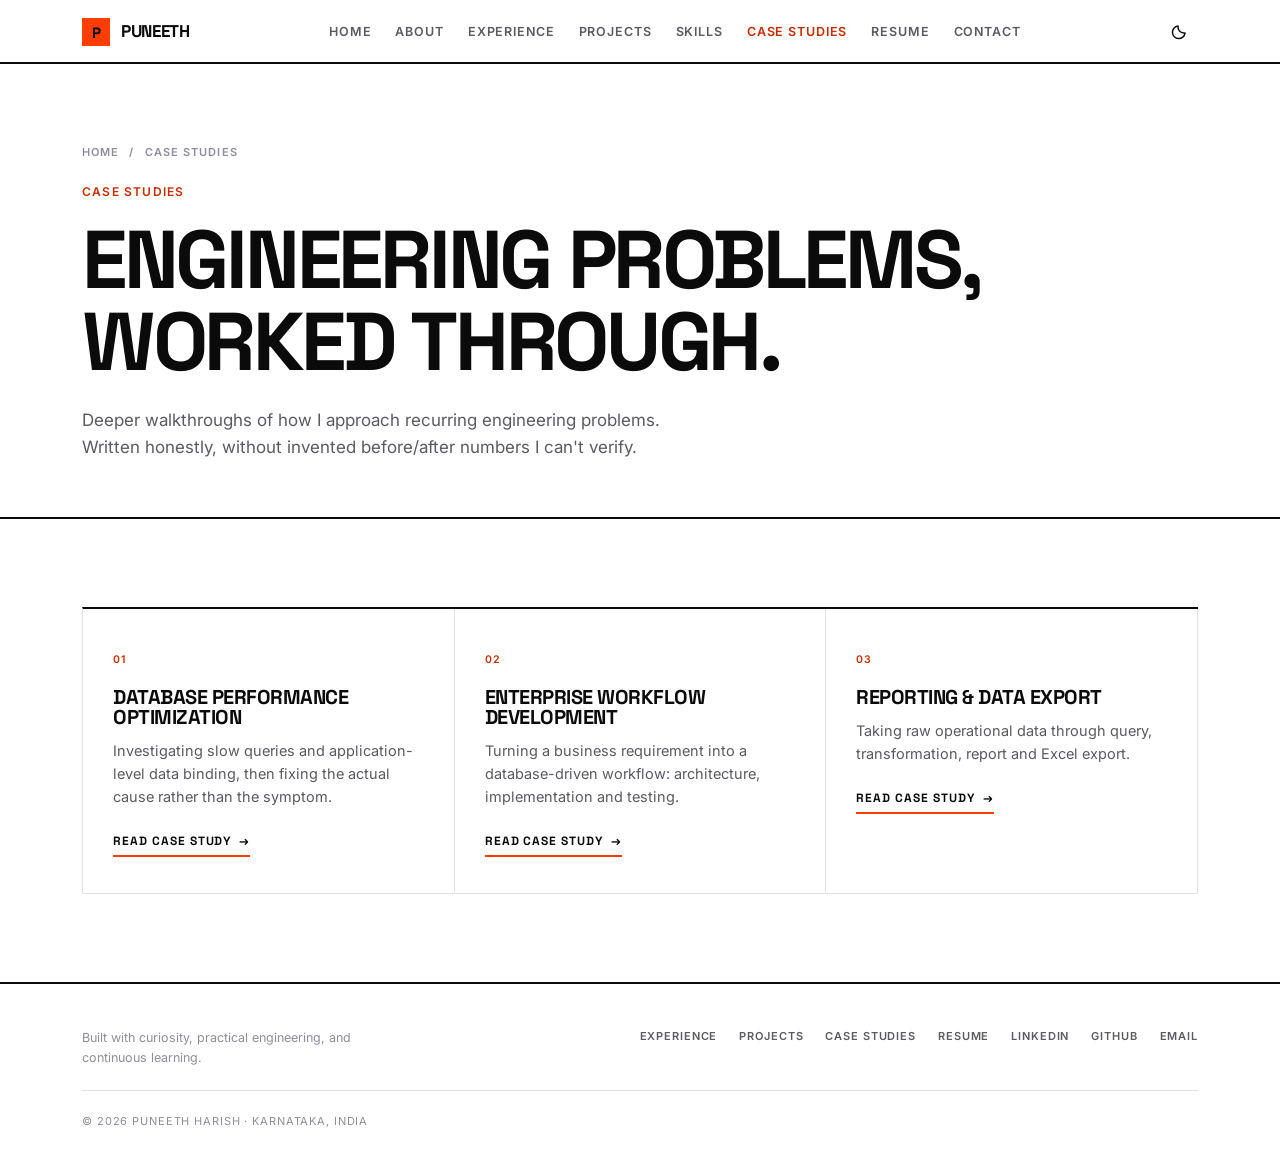
==== commit e8aac834: "Redesign to "Bold Graphic" and add recruiter-facing content Visual language Replaces the warm minima" ====
--- a/case-studies.html
+++ b/case-studies.html
@@ -4,14 +4,30 @@
 <meta charset="UTF-8">
 <meta name="viewport" content="width=device-width, initial-scale=1.0">
 
-<title>Case Studies | Puneeth</title>
+<title>Case Studies | Puneeth Harish</title>
 <meta name="description" content="Engineering case studies: how Puneeth investigates database performance problems, develops enterprise workflows, and builds reporting systems.">
-<meta name="author" content="Puneeth">
-<meta name="theme-color" content="#FBF8F2" media="(prefers-color-scheme: light)">
-<meta name="theme-color" content="#17150F" media="(prefers-color-scheme: dark)">
+<meta name="author" content="Puneeth Harish">
+<meta name="theme-color" content="#FFFFFF" media="(prefers-color-scheme: light)">
+<meta name="theme-color" content="#0B0B0C" media="(prefers-color-scheme: dark)">
 <link rel="canonical" href="https://puneeth-prince.github.io/My-Profile/case-studies.html">
-<link rel="icon" href="data:image/svg+xml,%3Csvg xmlns='http://www.w3.org/2000/svg' viewBox='0 0 64 64'%3E%3Crect width='64' height='64' rx='14' fill='%232F6B55'/%3E%3Ctext x='32' y='45' font-family='Georgia,serif' font-weight='700' font-size='34' fill='%23FDFCF8' text-anchor='middle'%3EP%3C/text%3E%3C/svg%3E">
+<meta property="og:type" content="website">
+<meta property="og:title" content="Case Studies | Puneeth Harish">
+<meta property="og:description" content="Engineering case studies: how Puneeth investigates database performance problems, develops enterprise workflows, and builds reporting systems.">
+<meta property="og:url" content="https://puneeth-prince.github.io/My-Profile/case-studies.html">
+<meta property="og:locale" content="en_IN">
+<meta property="og:image" content="https://puneeth-prince.github.io/My-Profile/og-cover.png">
+<meta property="og:image:width" content="1200">
+<meta property="og:image:height" content="630">
+<meta property="og:image:alt" content="Puneeth Harish, Web Software Developer - C#, ASP.NET, SQL Server">
+<meta name="twitter:card" content="summary_large_image">
+<meta name="twitter:title" content="Case Studies | Puneeth Harish">
+<meta name="twitter:description" content="Engineering case studies: how Puneeth investigates database performance problems, develops enterprise workflows, and builds reporting systems.">
+<meta name="twitter:image" content="https://puneeth-prince.github.io/My-Profile/og-cover.png">
+<link rel="icon" href="data:image/svg+xml,%3Csvg xmlns='http://www.w3.org/2000/svg' viewBox='0 0 64 64'%3E%3Crect width='64' height='64' fill='%23FF3D00'/%3E%3Ctext x='32' y='46' font-family='Arial,sans-serif' font-weight='700' font-size='38' fill='%23FFFFFF' text-anchor='middle'%3EP%3C/text%3E%3C/svg%3E">
 
+<link rel="preconnect" href="https://fonts.googleapis.com">
+<link rel="preconnect" href="https://fonts.gstatic.com" crossorigin>
+<link rel="stylesheet" href="https://fonts.googleapis.com/css2?family=Space+Grotesk:wght@500;600;700&family=Inter:wght@400;500;600;700&display=swap">
 <link rel="stylesheet" href="style.css">
 
 <script>
--- a/style.css
+++ b/style.css
@@ -1,110 +1,118 @@
 /* ============================================================
    Puneeth - portfolio
-   Warm minimal visual language: warm paper ground, one deep
-   evergreen signature colour, a system serif for display type
-   against a system sans for UI, hairline warm rules, soft
-   rounded surfaces and a lot of air.
-   Light and dark are equal citizens - neither is "primary".
-   The page follows the OS on first visit; the toggle overrides.
-   Multi-page static site, no build step, no framework, no webfonts.
+   "Bold Graphic" visual language: white ground, near-black ink,
+   one hot orange doing all the accent work. Oversized uppercase
+   Space Grotesk headlines, a rigid visible grid, hairline cell
+   dividers against heavy structural rules, and zero rounded
+   corners anywhere.
+   Dark mode inverts the ground rather than restyling: the grid,
+   the weights and the orange all carry over.
+   Multi-page static site, no build step, no framework.
    ============================================================ */
 
-/* ---------- Tokens: light (paper) ---------- */
+/* ---------- Tokens: light ---------- */
 :root {
-  --bg:        #FBF8F2;
-  --bg-2:      #F5EFE4;
-  --surface:   #F4EEE3;
-  --surface-2: #FFFCF6;
-  --glass:     rgba(251,248,242,.82);
-  --border:    #E7DFCF;
-  --border-2:  #D4C8B2;
-
-  --text:      #23201A;
-  --text-2:    #5F594E;
-  --text-3:    #7A7263;
-
-  --accent:    #2F6B55;
-  --accent-2:  #235444;
-  --accent-ink:#FDFCF8;
-  --accent-bg: rgba(47,107,85,.09);
-  --accent-ln: rgba(47,107,85,.30);
-
-  --ok:        #2F6B55;
-  --ok-bg:     rgba(47,107,85,.10);
-  --wip:       #9A5F26;
-  --wip-bg:    rgba(154,95,38,.10);
-
-  --tint-a: #EDF2EC; /* sage */
-  --tint-b: #F8F1E4; /* sand */
-  --tint-c: #F6EEE8; /* clay */
-
-  /* Warm-tinted shadows: pure black over paper reads grey and cold. */
-  --sh-sm: 0 1px 2px rgba(72,56,32,.05);
-  --sh-md: 0 8px 24px rgba(72,56,32,.07);
-  --sh-lg: 0 20px 48px rgba(72,56,32,.10);
-
-  --f-display: "Iowan Old Style", "Palatino Linotype", Palatino, "Book Antiqua", Georgia, "Times New Roman", serif;
-  --f-sans: -apple-system, BlinkMacSystemFont, "Segoe UI", Roboto, "Helvetica Neue", Arial, sans-serif;
-  --f-mono: ui-monospace, "SF Mono", "Cascadia Code", Menlo, Consolas, monospace;
-
-  --shell: 1120px;
-  --shell-n: 720px;
-  --nav-h: 60px;
-  --r-sm: 12px;
-  --r-md: 18px;
-  --r-lg: 26px;
-  --pill: 980px;
-  --ease: cubic-bezier(.32, .08, .24, 1);
-}
-
-/* ---------- Tokens: dark (warm charcoal, not black) ---------- */
+  --bg:        #FFFFFF;
+  --bg-2:      #F4F4F5;
+  --surface:   #FFFFFF;
+  --surface-2: #F4F4F5;
+  --glass:     rgba(255,255,255,.94);
+
+  /* Two weights of line: `rule` is structure, `border` is a cell divider. */
+  --rule:      #0B0B0C;
+  --border:    #E2E2E5;
+  --border-2:  #C9C9CE;
+
+  --text:      #0B0B0C;
+  --text-2:    #5A5A60;
+  --text-3:    #8E8E96;
+
+  /* --accent-hot fills (buttons, bars, blocks) and always carries
+     --accent-ink, near-black, at 5.9:1. --accent is the darkened
+     version for orange *text* on the page ground, where vivid would
+     only reach 3.55:1 on white. */
+  --accent:    #C42D00;
+  --accent-2:  #A32500;
+  --accent-hot:#FF3D00;
+  --accent-ink:#0B0B0C;
+  --accent-bg: rgba(255,61,0,.08);
+  --accent-ln: rgba(255,61,0,.34);
+
+  --ok:        #1F6B3A;
+  --ok-bg:     rgba(31,107,58,.10);
+  --wip:       #8A5200;
+  --wip-bg:    rgba(138,82,0,.10);
+
+  --tint-a: #FFFFFF;
+  --tint-b: #FFFFFF;
+  --tint-c: #FFFFFF;
+
+  --sh-sm: none;
+  --sh-md: none;
+  --sh-lg: 0 18px 40px rgba(11,11,12,.14);
+
+  --f-display: 'Space Grotesk', 'Segoe UI', system-ui, -apple-system, sans-serif;
+  --f-sans: 'Inter', 'Segoe UI', system-ui, -apple-system, Roboto, Arial, sans-serif;
+  --f-mono: ui-monospace, 'Cascadia Code', Menlo, Consolas, monospace;
+
+  --shell: 1180px;
+  --shell-n: 760px;
+  --nav-h: 64px;
+  --r-sm: 0;
+  --r-md: 0;
+  --r-lg: 0;
+  --pill: 0;
+  --ease: cubic-bezier(.2, .6, .2, 1);
+}
+
+/* ---------- Tokens: dark (inverted ground, same system) ---------- */
 @media (prefers-color-scheme: dark) {
   :root:not([data-theme="light"]) {
-    --bg:        #17150F;
-    --bg-2:      #1C1913;
-    --surface:   #211E17;
-    --surface-2: #2A261D;
-    --glass:     rgba(23,21,15,.82);
-    --border:    #332F25;
-    --border-2:  #4A4433;
-
-    --text:      #F2ECE0;
-    --text-2:    #B3AB9B;
-    --text-3:    #8B8474;
-
-    --accent:    #8CC9A9;
-    --accent-2:  #A6D8BE;
-    --accent-ink:#15251D;
-    --accent-bg: rgba(140,201,169,.14);
-    --accent-ln: rgba(140,201,169,.35);
-
-    --ok:        #8CC9A9;
-    --ok-bg:     rgba(140,201,169,.14);
-    --wip:       #E0A75F;
-    --wip-bg:    rgba(224,167,95,.14);
-
-    --tint-a: #1B211A;
-    --tint-b: #221E15;
-    --tint-c: #201B17;
-
-    --sh-sm: 0 1px 2px rgba(0,0,0,.45);
-    --sh-md: 0 10px 28px rgba(0,0,0,.45);
-    --sh-lg: 0 24px 56px rgba(0,0,0,.55);
+    --bg:        #0B0B0C;
+    --bg-2:      #141416;
+    --surface:   #0B0B0C;
+    --surface-2: #17171A;
+    --glass:     rgba(11,11,12,.94);
+
+    --rule:      #FAFAFA;
+    --border:    #2A2A2E;
+    --border-2:  #43434A;
+
+    --text:      #FAFAFA;
+    --text-2:    #A0A0A8;
+    --text-3:    #75757E;
+
+    --accent:    #FF7043;
+    --accent-2:  #FF8A65;
+    --accent-hot:#FF4A17;
+    --accent-ink:#0B0B0C;
+    --accent-bg: rgba(255,112,67,.13);
+    --accent-ln: rgba(255,112,67,.40);
+
+    --ok:        #5BC77F;
+    --ok-bg:     rgba(91,199,127,.13);
+    --wip:       #E0A030;
+    --wip-bg:    rgba(224,160,48,.13);
+
+    --tint-a: #0B0B0C;
+    --tint-b: #0B0B0C;
+    --tint-c: #0B0B0C;
+
+    --sh-lg: 0 18px 40px rgba(0,0,0,.6);
   }
 }
 
 :root[data-theme="dark"] {
-  --bg:#17150F; --bg-2:#1C1913; --surface:#211E17; --surface-2:#2A261D;
-  --glass:rgba(23,21,15,.82); --border:#332F25; --border-2:#4A4433;
-  --text:#F2ECE0; --text-2:#B3AB9B; --text-3:#8B8474;
-  --accent:#8CC9A9; --accent-2:#A6D8BE; --accent-ink:#15251D;
-  --accent-bg:rgba(140,201,169,.14); --accent-ln:rgba(140,201,169,.35);
-  --ok:#8CC9A9; --ok-bg:rgba(140,201,169,.14);
-  --wip:#E0A75F; --wip-bg:rgba(224,167,95,.14);
-  --tint-a:#1B211A; --tint-b:#221E15; --tint-c:#201B17;
-  --sh-sm:0 1px 2px rgba(0,0,0,.45);
-  --sh-md:0 10px 28px rgba(0,0,0,.45);
-  --sh-lg:0 24px 56px rgba(0,0,0,.55);
+  --bg:#0B0B0C; --bg-2:#141416; --surface:#0B0B0C; --surface-2:#17171A;
+  --glass:rgba(11,11,12,.94);
+  --rule:#FAFAFA; --border:#2A2A2E; --border-2:#43434A;
+  --text:#FAFAFA; --text-2:#A0A0A8; --text-3:#75757E;
+  --accent:#FF7043; --accent-2:#FF8A65; --accent-hot:#FF4A17; --accent-ink:#0B0B0C;
+  --accent-bg:rgba(255,112,67,.13); --accent-ln:rgba(255,112,67,.40);
+  --ok:#5BC77F; --ok-bg:rgba(91,199,127,.13);
+  --wip:#E0A030; --wip-bg:rgba(224,160,48,.13);
+  --tint-a:#0B0B0C; --tint-b:#0B0B0C; --tint-c:#0B0B0C;
+  --sh-lg:0 18px 40px rgba(0,0,0,.6);
 }
 
 /* ---------- Reset ---------- */
@@ -114,7 +122,7 @@
 html {
   -webkit-text-size-adjust: 100%;
   scroll-behavior: smooth;
-  scroll-padding-top: calc(var(--nav-h) + 24px);
+  scroll-padding-top: calc(var(--nav-h) + 20px);
   color-scheme: light dark;
 }
 html[data-theme="dark"]  { color-scheme: dark; }
@@ -124,10 +132,9 @@
   background: var(--bg);
   color: var(--text-2);
   font-family: var(--f-sans);
-  font-size: 17px;
-  line-height: 1.68;
+  font-size: 16px;
+  line-height: 1.6;
   -webkit-font-smoothing: antialiased;
-  text-rendering: optimizeLegibility;
   overflow-x: hidden;
   -webkit-tap-highlight-color: transparent;
 }
@@ -136,105 +143,104 @@
 a { color: inherit; text-decoration: none; }
 img, svg { display: block; max-width: 100%; }
 strong { color: var(--text); font-weight: 600; }
-h1,h2,h3,h4 { color: var(--text); line-height: 1.18; font-weight: 600; letter-spacing: -.01em; }
 summary::-webkit-details-marker { display: none; }
 code { font-family: var(--f-mono); font-size: .92em; }
 
-/* Display type: the serif carries the warmth, the sans carries the UI. */
-.hero-name, .page-title, .section-title, .tl-role, .feature-title,
-.build-title, .cname, .lead, .metric dd {
-  font-family: var(--f-display);
-  font-weight: 400;
-  letter-spacing: -.012em;
-}
-
-:focus-visible { outline: 2px solid var(--accent); outline-offset: 3px; border-radius: 4px; }
+h1,h2,h3,h4 {
+  color: var(--text); font-family: var(--f-display); font-weight: 700;
+  line-height: 1; letter-spacing: -.03em; text-transform: uppercase;
+}
+
+/* Uppercase micro-labels are a system-wide device here, so they get one rule. */
+.micro, .tag, .card-idx, .ck, .hd-tag, .dep-tag, .page-kicker,
+.eyebrow, .metric dt, .tl-block h4, .breadcrumb, .shead {
+  font-family: var(--f-sans); font-weight: 600;
+  text-transform: uppercase; letter-spacing: .1em;
+}
+
+:focus-visible { outline: 3px solid var(--accent); outline-offset: 2px; }
 
 .skip {
   position: absolute; left: -9999px; top: 0; z-index: 400;
-  background: var(--accent); color: var(--accent-ink);
-  padding: 12px 18px; border-radius: 0 0 var(--r-sm) 0;
+  background: var(--accent-hot); color: var(--accent-ink);
+  padding: 14px 20px; font-weight: 600;
 }
 .skip:focus { left: 0; }
 
 .anchor { position: absolute; top: 0; }
 
-.shell { width: 100%; max-width: var(--shell); margin-inline: auto; padding-inline: 24px; }
-.shell-n { width: 100%; max-width: var(--shell-n); margin-inline: auto; padding-inline: 24px; }
+.shell { width: 100%; max-width: var(--shell); margin-inline: auto; padding-inline: 32px; }
+/* .shell-n shares .shell's gutter so narrow content still starts on the
+   grid's left edge; only the reading measure is constrained. Centring it
+   would float body copy mid-page against everything else's left rag. */
+.shell-n { width: 100%; max-width: var(--shell); margin-inline: auto; padding-inline: 32px; }
+.shell-n > * { max-width: var(--shell-n); }
 
 /* ---------- Scroll progress ---------- */
 .progress {
   position: fixed; inset: 0 0 auto 0; z-index: 300;
-  height: 2px; background: transparent; pointer-events: none;
+  height: 3px; background: transparent; pointer-events: none;
 }
 .progress span {
   display: block; height: 100%; width: 100%;
   transform: scaleX(0); transform-origin: 0 50%;
-  background: var(--accent);
+  background: var(--accent-hot);
   transition: transform .1s linear;
 }
 
-/* ---------- Ambient: one soft warm wash at the top of the document.
-   Absolute (not fixed) so it scrolls away instead of following the
-   viewport, which would read as a stuck overlay. ---------- */
-.ambient {
-  position: absolute; inset: 0 0 auto 0; height: 76vh;
-  z-index: 0; pointer-events: none; overflow: hidden;
-}
-.ambient-grid {
-  position: absolute; inset: 0;
-  background:
-    radial-gradient(58% 46% at 50% -10%, var(--accent-bg), transparent 68%),
-    radial-gradient(38% 34% at 96% 2%, var(--wip-bg), transparent 70%);
-}
+/* Flat ground: this direction gets its depth from rules, not glows. */
+.ambient { display: none; }
 
 main, .nav, .footer { position: relative; z-index: 1; }
 
 /* ---------- Buttons & links ---------- */
 .btn {
-  display: inline-flex; align-items: center; justify-content: center; gap: 9px;
-  padding: 12px 24px; border-radius: var(--pill);
-  font-size: 15px; font-weight: 500;
-  border: 1px solid transparent; cursor: pointer; white-space: nowrap;
-  touch-action: manipulation;
-  transition: transform .18s var(--ease), box-shadow .18s var(--ease),
-              border-color .18s var(--ease), color .18s var(--ease), background .18s var(--ease);
+  display: inline-flex; align-items: center; justify-content: center; gap: 10px;
+  padding: 16px 30px; border-radius: 0;
+  font-family: var(--f-display); font-size: 14px; font-weight: 700;
+  text-transform: uppercase; letter-spacing: .08em;
+  border: 2px solid var(--rule); cursor: pointer; white-space: nowrap;
+  touch-action: manipulation; color: var(--text);
+  transition: background .15s var(--ease), color .15s var(--ease);
 }
 .btn svg {
   width: 16px; height: 16px; flex: none;
-  fill: none; stroke: currentColor; stroke-width: 1.8;
+  fill: none; stroke: currentColor; stroke-width: 2;
   stroke-linecap: round; stroke-linejoin: round;
 }
-.btn .arw { transition: transform .18s var(--ease); }
-.btn:hover .arw { transform: translateX(3px); }
-.btn-sm { padding: 9px 17px; font-size: 13.5px; }
-
-.btn-primary { background: var(--accent); color: var(--accent-ink); box-shadow: var(--sh-sm); }
-.btn-primary:hover { background: var(--accent-2); box-shadow: var(--sh-md); transform: translateY(-1px); }
-
-.btn-ghost { background: transparent; color: var(--accent); border-color: var(--accent-ln); }
-.btn-ghost:hover { background: var(--accent-bg); border-color: var(--accent); }
-
-/* underline grows left to right */
+.btn .arw { transition: transform .15s var(--ease); }
+.btn:hover .arw { transform: translateX(4px); }
+.btn-sm { padding: 11px 20px; font-size: 12.5px; }
+
+.btn-primary { background: var(--accent-hot); color: var(--accent-ink); border-color: var(--accent-hot); }
+.btn-primary:hover { background: var(--text); color: var(--bg); border-color: var(--text); }
+
+.btn-ghost { background: transparent; color: var(--text); }
+.btn-ghost:hover { background: var(--text); color: var(--bg); }
+
+/* Buttons sitting side by side join into one bordered block. */
+.hero-cta { display: flex; flex-wrap: wrap; margin-top: 38px; }
+.hero-cta .btn + .btn { border-left-width: 0; }
+
 .ulink { position: relative; }
 .ulink::after {
-  content: ""; position: absolute; left: 0; right: 0; bottom: -3px; height: 1px;
-  background: currentColor; transform: scaleX(0); transform-origin: left;
-  transition: transform .22s var(--ease);
+  content: ""; position: absolute; left: 0; right: 0; bottom: -4px; height: 2px;
+  background: var(--accent-hot); transform: scaleX(0); transform-origin: left;
+  transition: transform .2s var(--ease);
 }
 .ulink:hover::after { transform: scaleX(1); }
 
 .icon-btn {
   display: grid; place-items: center;
-  width: 36px; height: 36px; border-radius: 999px;
-  background: transparent; border: none;
-  color: var(--text-2); cursor: pointer; touch-action: manipulation;
-  transition: background .18s var(--ease), color .18s var(--ease);
-}
-.icon-btn:hover { background: var(--surface); color: var(--text); }
+  width: 38px; height: 38px; border-radius: 0;
+  background: transparent; border: 2px solid transparent;
+  color: var(--text); cursor: pointer; touch-action: manipulation;
+  transition: border-color .15s var(--ease);
+}
+.icon-btn:hover { border-color: var(--rule); }
 .icon-btn svg {
-  width: 17px; height: 17px;
-  fill: none; stroke: currentColor; stroke-width: 1.6;
+  width: 18px; height: 18px;
+  fill: none; stroke: currentColor; stroke-width: 2;
   stroke-linecap: round; stroke-linejoin: round;
 }
 
@@ -254,412 +260,449 @@
 .nav {
   position: sticky; top: 0; z-index: 200; height: var(--nav-h);
   background: var(--glass);
-  backdrop-filter: blur(18px) saturate(1.5); -webkit-backdrop-filter: blur(18px) saturate(1.5);
-  border-bottom: 1px solid var(--border);
-}
-/* script.js already toggles .is-stuck past 8px of scroll; give the bar a
-   little lift once it is actually floating over content. */
-.nav.is-stuck { box-shadow: var(--sh-sm); }
-.nav-inner { display: flex; align-items: center; justify-content: space-between; gap: 18px; height: var(--nav-h); }
-
-.brand { display: inline-flex; align-items: center; gap: 10px; }
+  backdrop-filter: blur(10px); -webkit-backdrop-filter: blur(10px);
+  border-bottom: 2px solid var(--rule);
+}
+.nav.is-stuck { box-shadow: var(--sh-lg); }
+.nav-inner { display: flex; align-items: center; justify-content: space-between; gap: 20px; height: var(--nav-h); }
+
+.brand { display: inline-flex; align-items: center; gap: 11px; }
 .brand-mark {
-  display: grid; place-items: center; width: 26px; height: 26px; border-radius: 8px;
-  background: var(--accent); color: var(--accent-ink);
-  font-family: var(--f-display); font-weight: 600; font-size: 14px; line-height: 1;
-}
-.brand-text { color: var(--text); font-weight: 600; font-size: 15px; letter-spacing: -.005em; }
-
-.nav-links { display: flex; gap: 2px; }
+  display: grid; place-items: center; width: 28px; height: 28px; border-radius: 0;
+  background: var(--accent-hot); color: var(--accent-ink);
+  font-family: var(--f-display); font-weight: 700; font-size: 15px; line-height: 1;
+}
+.brand-text {
+  color: var(--text); font-family: var(--f-display); font-weight: 700;
+  font-size: 17px; letter-spacing: -.02em; text-transform: uppercase;
+}
+
+.nav-links { display: flex; gap: 24px; }
 .nav-links a {
-  position: relative; padding: 7px 12px; border-radius: 999px;
-  font-size: 13.5px; font-weight: 500; color: var(--text-2);
-  transition: color .18s var(--ease), background .18s var(--ease);
-}
-.nav-links a:hover { color: var(--text); background: var(--surface); }
-.nav-links a.is-active { color: var(--accent); background: var(--accent-bg); }
-
-.nav-actions { display: flex; align-items: center; gap: 6px; }
+  position: relative; padding: 4px 0;
+  font-size: 12.5px; font-weight: 600; text-transform: uppercase; letter-spacing: .07em;
+  color: var(--text-2); transition: color .15s var(--ease);
+}
+.nav-links a:hover { color: var(--text); }
+.nav-links a.is-active { color: var(--accent); }
+
+.nav-actions { display: flex; align-items: center; gap: 8px; }
 .nav-burger { display: none; }
 
-/* ---------- Page hero (compact, interior pages) ---------- */
-.page-hero { padding-block: 92px 60px; text-align: center; }
-.page-kicker {
-  font-family: var(--f-mono); font-size: 11.5px; font-weight: 500;
-  letter-spacing: .12em; text-transform: uppercase; color: var(--accent); margin-bottom: 14px;
-}
-.page-title { font-size: clamp(36px, 5vw, 58px); line-height: 1.1; letter-spacing: -.018em; }
-.page-sub { margin-top: 18px; max-width: 56ch; margin-inline: auto; font-size: 18.5px; }
-.breadcrumb { font-size: 13px; color: var(--text-3); margin-bottom: 24px; display: flex; align-items: center; justify-content: center; gap: 8px; }
-.breadcrumb a { color: var(--text-3); transition: color .18s var(--ease); }
+/* ---------- Page hero (interior pages) ---------- */
+.page-hero { padding-block: 80px 56px; border-bottom: 2px solid var(--rule); }
+.page-kicker { font-size: 12px; color: var(--accent); margin-bottom: 18px; }
+.page-title { font-size: clamp(40px, 6.4vw, 82px); letter-spacing: -.04em; }
+.page-sub { margin-top: 24px; max-width: 58ch; font-size: 17px; }
+.breadcrumb {
+  font-size: 11px; color: var(--text-3); margin-bottom: 20px;
+  display: flex; align-items: center; gap: 10px;
+}
+.breadcrumb a { color: var(--text-3); transition: color .15s var(--ease); }
 .breadcrumb a:hover { color: var(--accent); }
 
 /* ---------- Hero (home) ---------- */
-.hero { padding-block: 84px 0; text-align: center; }
-.hero-grid { display: block; }
-.hero-copy { max-width: 740px; margin-inline: auto; }
+.hero { padding-block: 72px 0; border-bottom: 2px solid var(--rule); }
+.hero-grid { display: grid; grid-template-columns: minmax(0,1.25fr) minmax(0,.75fr); gap: 56px; align-items: center; padding-bottom: 72px; }
+.hero-copy { max-width: none; }
 
 .eyebrow {
-  display: inline-flex; align-items: center; gap: 9px;
-  font-family: var(--f-mono); font-size: 11.5px; font-weight: 500;
-  letter-spacing: .12em; text-transform: uppercase; color: var(--accent);
-  padding: 7px 15px; border-radius: 999px;
-  background: var(--accent-bg); border: 1px solid var(--accent-ln);
-}
-.pulse { width: 6px; height: 6px; border-radius: 50%; background: var(--ok); flex: none; animation: pulse 2.4s ease-out infinite; }
+  display: inline-flex; align-items: center; gap: 10px;
+  font-size: 12px; color: var(--accent);
+}
+.pulse { width: 7px; height: 7px; border-radius: 0; background: var(--accent-hot); flex: none; animation: pulse 2.4s ease-out infinite; }
 @keyframes pulse {
-  0%   { box-shadow: 0 0 0 0 color-mix(in srgb, var(--ok) 55%, transparent); }
-  70%  { box-shadow: 0 0 0 6px transparent; }
-  100% { box-shadow: 0 0 0 0 transparent; }
-}
-.dotlet { width: 5px; height: 5px; border-radius: 50%; background: currentColor; display: inline-block; margin-right: 7px; }
+  0%   { opacity: 1; }
+  50%  { opacity: .25; }
+  100% { opacity: 1; }
+}
+.dotlet { width: 6px; height: 6px; border-radius: 0; background: currentColor; display: inline-block; margin-right: 8px; }
+
+/* Availability: an actively-looking signal, so it is a solid orange block
+   rather than another quiet label - recruiters scan for exactly this. */
+.avail {
+  display: inline-flex; align-items: center; gap: 10px; margin-top: 16px;
+  padding: 9px 16px; background: var(--accent-hot); color: var(--accent-ink);
+  font-size: 12px; font-weight: 700; text-transform: uppercase; letter-spacing: .1em;
+}
+/* Sitting inline after the role label, it needs a gap, not a stacked margin. */
+.eyebrow + .avail { margin-top: 0; margin-left: 14px; }
+
+.avail-dot {
+  width: 8px; height: 8px; flex: none; background: var(--accent-ink);
+  animation: availPulse 2s ease-in-out infinite;
+}
+@keyframes availPulse { 0%,100% { opacity: 1 } 50% { opacity: .25 } }
 
 .hero-name {
   margin-top: 22px;
-  font-size: clamp(40px, 6vw, 76px); line-height: 1.06; letter-spacing: -.022em;
-}
-.hero-pitch { margin-top: 22px; max-width: 52ch; margin-inline: auto; font-size: clamp(17px, 1.5vw, 20px); color: var(--text-2); }
-
-.hero-cta { display: flex; flex-wrap: wrap; gap: 14px; margin-top: 34px; justify-content: center; }
-.hero-links { display: flex; flex-wrap: wrap; gap: 24px; margin-top: 30px; justify-content: center; }
-.hero-links a { display: inline-flex; align-items: center; gap: 8px; font-size: 15px; color: var(--text-2); transition: color .18s var(--ease); }
+  font-size: clamp(42px, 7vw, 92px); line-height: .94; letter-spacing: -.045em;
+}
+/* The one deliberately loud moment: a thick orange bar under the headline. */
+.hero-name::after {
+  content: ""; display: block; width: 200px; height: 14px;
+  background: var(--accent-hot); margin-top: 22px;
+}
+.hero-name .hot { color: var(--accent-hot); }
+
+.hero-pitch { margin-top: 28px; max-width: 48ch; font-size: 17px; }
+
+.hero-links { display: flex; flex-wrap: wrap; gap: 26px; margin-top: 30px; }
+.hero-links a {
+  display: inline-flex; align-items: center; gap: 9px;
+  font-size: 12px; font-weight: 600; text-transform: uppercase; letter-spacing: .08em;
+  color: var(--text); transition: color .15s var(--ease);
+}
 .hero-links a:hover { color: var(--accent); }
-.hero-links svg { width: 16px; height: 16px; fill: none; stroke: currentColor; stroke-width: 1.7; stroke-linecap: round; stroke-linejoin: round; }
+.hero-links svg { width: 16px; height: 16px; fill: none; stroke: currentColor; stroke-width: 2; stroke-linecap: round; stroke-linejoin: round; }
 .hero-links svg.fill { fill: currentColor; stroke: none; }
 
 /* ---------- Hero system diagram ---------- */
-.hero-diagram {
-  margin: 64px auto 0; max-width: 540px;
-  border-radius: var(--r-lg); background: var(--tint-a);
-  border: 1px solid var(--border);
-  padding: 40px 32px 32px;
-}
-.hd-row { display: flex; flex-direction: column; align-items: center; gap: 0; }
+.hero-diagram { border: 2px solid var(--rule); padding: 32px 26px; }
+.hd-row { display: flex; flex-direction: column; align-items: stretch; }
 .hd-node {
-  width: 100%; max-width: 260px; text-align: center;
-  padding: 13px 16px; border-radius: var(--r-sm);
-  background: var(--bg); box-shadow: var(--sh-sm);
-  font-weight: 500; font-size: 14.5px; color: var(--text);
-}
-.hd-node.is-key { background: var(--accent); color: var(--accent-ink); box-shadow: none; }
-.hd-arrow { color: var(--text-3); font-size: 14px; padding-block: 7px; }
-.hd-tags { display: flex; flex-wrap: wrap; gap: 8px; justify-content: center; margin-top: 26px; }
+  text-align: center; padding: 14px 16px;
+  border: 1px solid var(--border-2);
+  font-weight: 600; font-size: 13.5px; color: var(--text);
+}
+.hd-node.is-key { background: var(--accent-hot); color: var(--accent-ink); border-color: var(--accent-hot); }
+.hd-arrow { color: var(--text-3); font-size: 15px; padding-block: 8px; text-align: center; }
+.hd-tags { display: flex; flex-wrap: wrap; gap: 7px; margin-top: 26px; }
 .hd-tag {
-  font-family: var(--f-mono); font-size: 10.5px; letter-spacing: .08em; text-transform: uppercase;
-  padding: 5px 12px; border-radius: 999px; background: var(--bg); color: var(--text-2);
+  font-size: 10px; padding: 5px 10px;
+  border: 1px solid var(--border); color: var(--text-2);
 }
 
 /* ---------- Quick profile strip ---------- */
 .metrics {
   display: grid; grid-template-columns: repeat(4, minmax(0,1fr));
-  gap: 1px; background: var(--border);
-  border: 1px solid var(--border); border-radius: var(--r-md); overflow: hidden;
-}
-.metric { background: var(--bg); padding: 30px 20px; text-align: center; }
-.metric dd { font-size: clamp(24px, 2.6vw, 31px); color: var(--text); line-height: 1.15; }
-.metric dt { margin-top: 8px; font-family: var(--f-mono); font-size: 11px; letter-spacing: .08em; text-transform: uppercase; color: var(--text-3); }
+  border-bottom: 2px solid var(--rule);
+}
+.metric { padding: 36px 28px; border-right: 1px solid var(--border); }
+.metric:last-child { border-right: none; }
+.metric dd {
+  font-family: var(--f-display); font-size: clamp(26px, 3vw, 36px); font-weight: 700;
+  color: var(--text); letter-spacing: -.035em; line-height: 1;
+}
+.metric dt { margin-top: 12px; font-size: 10.5px; color: var(--text-3); }
 .count { font-variant-numeric: tabular-nums; }
-.plus { color: var(--text-3); }
+.plus { color: var(--accent-hot); }
 
 /* ---------- Section scaffolding ---------- */
-.section { padding-block: 104px; }
+.section { padding-block: 88px; }
 .section-alt { background: var(--bg-2); }
-.section-head { margin-bottom: 48px; max-width: 660px; }
-.section-head:has(+ * > *:only-child), .section[style*="text-align:center"] .section-head { margin-inline: auto; text-align: center; }
-.section-title { font-size: clamp(29px, 3.4vw, 42px); line-height: 1.14; letter-spacing: -.016em; }
-.section-sub { margin-top: 16px; font-size: 17px; }
+.section-head { margin-bottom: 48px; max-width: 720px; }
+.section-title { font-size: clamp(32px, 4.8vw, 62px); letter-spacing: -.04em; }
+.section-sub { margin-top: 18px; font-size: 16px; max-width: 58ch; }
 
 .micro {
-  font-family: var(--f-mono); font-size: 11px; font-weight: 500;
-  letter-spacing: .1em; text-transform: uppercase; color: var(--text-3);
-  padding-bottom: 12px; margin-bottom: 16px; border-bottom: 1px solid var(--border);
-}
-.micro-note { margin-top: 18px; font-size: 13px; color: var(--text-3); }
-
-/* ---------- Surfaces: soft warm panels with a hairline ---------- */
+  font-size: 11px; color: var(--accent);
+  padding-bottom: 12px; margin-bottom: 16px; border-bottom: 2px solid var(--rule);
+}
+.micro-note { margin-top: 18px; font-size: 12.5px; color: var(--text-3); }
+
+/* ---------- Surfaces ---------- */
 .panel, .tl-card, .feature, .card, .skill-group, .metric-card {
   background: var(--surface);
-  border: 1px solid var(--border);
-  border-radius: var(--r-lg);
+  border: 2px solid var(--rule);
+  border-radius: 0;
 }
 
 /* ---------- About ---------- */
-.about-grid { display: grid; grid-template-columns: minmax(0,1.25fr) minmax(0,1fr); gap: 60px; align-items: start; }
+.about-grid { display: grid; grid-template-columns: minmax(0,1.2fr) minmax(0,1fr); gap: 56px; align-items: start; }
 .about-copy p + p { margin-top: 20px; }
-.lead { font-size: clamp(20px, 2vw, 24px); color: var(--text); line-height: 1.45; }
-
-.pillars { padding: 12px 30px; }
-.pillar { padding: 18px 0; }
+.lead { font-size: clamp(19px, 2vw, 23px); color: var(--text); line-height: 1.4; font-weight: 500; }
+
+.pillars { padding: 0; }
+.pillar { padding: 22px 26px; }
 .pillar + .pillar { border-top: 1px solid var(--border); }
-.pillar h3 { font-size: 15px; margin-bottom: 4px; }
-.pillar p { font-size: 14px; }
+.pillar h3 { font-size: 15px; margin-bottom: 6px; letter-spacing: -.01em; }
+.pillar p { font-size: 13.5px; }
 .p-ico {
-  display: block; font-family: var(--f-mono); font-size: 10.5px;
-  letter-spacing: .1em; color: var(--accent); margin-bottom: 7px;
+  display: block; font-family: var(--f-display); font-size: 12px; font-weight: 700;
+  letter-spacing: .1em; color: var(--accent); margin-bottom: 9px;
 }
 .p-plus { display: none; }
 
-.js .pillars.is-in .pillar { animation: fadeUp .5s var(--ease) both; animation-delay: calc(var(--i) * 80ms); }
+.js .pillars.is-in .pillar { animation: fadeUp .45s var(--ease) both; animation-delay: calc(var(--i) * 70ms); }
 @keyframes fadeUp { from { opacity: 0; transform: translateY(10px); } to { opacity: 1; transform: none; } }
 
 /* ---------- Timeline ---------- */
 .timeline { position: relative; padding-left: 0; }
 .tl-rail { display: none; }
-.tl-item { position: relative; margin-bottom: 22px; }
+.tl-item { position: relative; margin-bottom: 24px; }
 .tl-item:last-child { margin-bottom: 0; }
 .tl-dot { display: none; }
 
-.tl-card { padding: 36px; transition: border-color .2s var(--ease), box-shadow .2s var(--ease); }
-.tl-card:hover { border-color: var(--border-2); box-shadow: var(--sh-sm); }
-.tl-head { display: flex; justify-content: space-between; align-items: flex-start; gap: 16px; flex-wrap: wrap; padding-bottom: 20px; margin-bottom: 20px; border-bottom: 1px solid var(--border); }
-.tl-role { font-size: 23px; line-height: 1.2; }
-.tl-org { margin-top: 6px; font-size: 14px; color: var(--text-2); }
-.tl-desc { margin-bottom: 20px; }
-
-.tl-block + .tl-block { margin-top: 26px; }
-.tl-block h4 { font-family: var(--f-mono); font-size: 11px; text-transform: uppercase; letter-spacing: .1em; font-weight: 500; color: var(--text-3); margin-bottom: 12px; }
+.tl-card { padding: 40px; }
+.tl-head { display: flex; justify-content: space-between; align-items: flex-start; gap: 18px; flex-wrap: wrap; padding-bottom: 22px; margin-bottom: 22px; border-bottom: 2px solid var(--rule); }
+.tl-role { font-size: clamp(21px, 2.4vw, 30px); letter-spacing: -.03em; }
+.tl-org { margin-top: 8px; font-size: 13.5px; color: var(--text-2); }
+.tl-desc { margin-bottom: 22px; }
+
+.tl-block + .tl-block { margin-top: 28px; }
+.tl-block h4 { font-size: 11px; font-weight: 600; color: var(--accent); margin-bottom: 14px; letter-spacing: .1em; }
 
 /* ---------- Pills / tags ---------- */
 .pill {
   flex: none; display: inline-flex; align-items: center;
-  font-size: 12px; font-weight: 500;
-  padding: 6px 13px; border-radius: 999px;
-  color: var(--text-2); background: var(--surface-2);
-  border: 1px solid var(--border); white-space: nowrap;
-}
-.pill-live { color: var(--ok); background: var(--ok-bg); border-color: var(--accent-ln); }
-.pill-wip  { color: var(--wip); background: var(--wip-bg); border-color: color-mix(in srgb, var(--wip) 30%, transparent); }
-
-.tag { font-family: var(--f-mono); font-size: 10.5px; letter-spacing: .1em; text-transform: uppercase; color: var(--text-3); }
+  font-size: 11px; font-weight: 600; text-transform: uppercase; letter-spacing: .07em;
+  padding: 7px 13px; border-radius: 0;
+  color: var(--text); background: transparent;
+  border: 2px solid var(--rule); white-space: nowrap;
+}
+.pill-live { color: var(--accent); border-color: var(--accent); }
+.pill-wip  { color: var(--wip); border-color: var(--wip); }
+
+.tag { font-size: 10.5px; color: var(--accent); }
 .tag-accent { color: var(--accent); display: inline-flex; align-items: center; gap: 8px; }
 
 /* ---------- Lists ---------- */
-.checks li { position: relative; padding-left: 24px; padding-block: 6px; font-size: 15px; }
+.checks li { position: relative; padding-left: 26px; padding-block: 6px; font-size: 14.5px; }
 .checks li::before {
-  content: ""; position: absolute; left: 4px; top: 11px; width: 5px; height: 9px;
-  border-right: 1.7px solid var(--accent); border-bottom: 1.7px solid var(--accent); transform: rotate(45deg);
-}
-.checks-tight li { padding-block: 4px; font-size: 14.5px; }
+  content: ""; position: absolute; left: 0; top: 12px; width: 12px; height: 2px;
+  background: var(--accent-hot);
+}
+.checks-tight li { padding-block: 4px; font-size: 14px; }
 
 .role-list { display: flex; flex-wrap: wrap; gap: 8px; }
-.role-list li { padding: 7px 14px; border-radius: 999px; background: var(--surface-2); border: 1px solid var(--border); font-size: 13.5px; color: var(--text); }
+.role-list li { padding: 8px 14px; border: 1px solid var(--border-2); font-size: 12.5px; color: var(--text); text-transform: uppercase; letter-spacing: .05em; font-weight: 600; }
 
 /* ---------- Chips / technology badges ---------- */
-.chips { display: flex; flex-wrap: wrap; gap: 8px; margin-top: 20px; }
+.chips { display: flex; flex-wrap: wrap; gap: 7px; margin-top: 22px; }
 .chips li {
-  padding: 6px 13px; border-radius: 999px; font-size: 13px;
-  color: var(--text-2); background: var(--surface-2);
-  border: 1px solid var(--border); white-space: nowrap;
-  transition: color .18s var(--ease), background .18s var(--ease), border-color .18s var(--ease);
-}
-.chips li:hover { color: var(--accent); background: var(--accent-bg); border-color: var(--accent-ln); }
-.chips-sm li { font-size: 12px; padding: 5px 11px; }
+  padding: 6px 11px; border-radius: 0;
+  font-size: 10.5px; font-weight: 600; text-transform: uppercase; letter-spacing: .06em;
+  color: var(--text-2); background: transparent;
+  border: 1px solid var(--border-2); white-space: nowrap;
+  transition: color .15s var(--ease), border-color .15s var(--ease);
+}
+.chips li:hover { color: var(--accent); border-color: var(--accent); }
+.chips-sm li { font-size: 10px; padding: 5px 9px; }
 
 /* ---------- Feature panel ---------- */
-.feature { position: relative; overflow: hidden; margin-bottom: 22px; padding: 40px; }
-.feature-grid { display: grid; grid-template-columns: minmax(0,1.15fr) minmax(0,.85fr); gap: 40px; }
-.feature-head { display: flex; justify-content: space-between; align-items: flex-start; gap: 16px; flex-wrap: wrap; }
-.feature-title { margin-top: 10px; font-size: clamp(21px, 2.2vw, 28px); line-height: 1.22; }
-.feature-sub { margin-top: 14px; max-width: 60ch; }
+.feature { position: relative; overflow: hidden; margin-bottom: 24px; padding: 44px; }
+.feature-grid { display: grid; grid-template-columns: minmax(0,1.15fr) minmax(0,.85fr); gap: 44px; }
+.feature-head { display: flex; justify-content: space-between; align-items: flex-start; gap: 18px; flex-wrap: wrap; }
+.feature-title { margin-top: 14px; font-size: clamp(22px, 2.6vw, 34px); letter-spacing: -.03em; }
+.feature-sub { margin-top: 16px; max-width: 58ch; }
 
 /* ---------- Disclosure ---------- */
-.disclose { margin-top: 22px; border-top: 1px solid var(--border); padding-top: 18px; }
+.disclose { margin-top: 24px; border-top: 2px solid var(--rule); padding-top: 20px; }
 .disclose summary {
-  display: inline-flex; align-items: center; gap: 9px; cursor: pointer;
-  font-size: 14px; font-weight: 600; color: var(--accent); list-style: none;
-  transition: gap .2s var(--ease);
-}
-.disclose summary:hover { gap: 13px; }
-.chev { width: 7px; height: 7px; border-right: 1.6px solid currentColor; border-bottom: 1.6px solid currentColor; transform: rotate(-45deg); transition: transform .2s var(--ease); margin-bottom: 2px; }
+  display: inline-flex; align-items: center; gap: 10px; cursor: pointer;
+  font-family: var(--f-display); font-size: 12.5px; font-weight: 700;
+  text-transform: uppercase; letter-spacing: .08em;
+  color: var(--accent); list-style: none;
+  transition: gap .18s var(--ease);
+}
+.disclose summary:hover { gap: 15px; }
+.chev { width: 8px; height: 8px; border-right: 2px solid currentColor; border-bottom: 2px solid currentColor; transform: rotate(-45deg); transition: transform .2s var(--ease); margin-bottom: 2px; }
 .disclose[open] .chev { transform: rotate(45deg); margin-bottom: -2px; }
-.disclose-body { margin-top: 20px; }
-.d-grid { display: grid; grid-template-columns: repeat(2, minmax(0,1fr)); gap: 30px; }
+.disclose-body { margin-top: 22px; }
+.d-grid { display: grid; grid-template-columns: repeat(2, minmax(0,1fr)); gap: 32px; }
 
 /* ---------- Diagram (project/case-study flow) ---------- */
 .diagram { align-self: center; }
 .diagram svg { width: 100%; height: auto; }
-.anode rect { fill: var(--surface-2); stroke: var(--border); stroke-width: 1; }
-.anode text { fill: var(--text-2); font-family: var(--f-mono); font-size: 11px; text-anchor: middle; }
-.anode-key rect { fill: var(--accent); stroke: none; }
+.anode rect { fill: none; stroke: var(--border-2); stroke-width: 1.5; }
+.anode text { fill: var(--text-2); font-family: var(--f-sans); font-weight: 600; font-size: 10.5px; text-anchor: middle; text-transform: uppercase; }
+.anode-key rect { fill: var(--accent-hot); stroke: var(--accent-hot); }
 .anode-key text { fill: var(--accent-ink); }
-.diagram-cap { margin-top: 12px; text-align: center; font-size: 12px; color: var(--text-3); }
-
-/* ---------- Cards / grids ---------- */
-.grid-2 { display: grid; grid-template-columns: repeat(2, minmax(0,1fr)); gap: 22px; }
-.grid-3 { display: grid; grid-template-columns: repeat(3, minmax(0,1fr)); gap: 22px; }
-.grid-4 { display: grid; grid-template-columns: repeat(4, minmax(0,1fr)); gap: 22px; }
-
-.card {
-  position: relative; padding: 32px;
-  transition: transform .22s var(--ease), box-shadow .22s var(--ease), border-color .22s var(--ease);
-}
-.card:hover { transform: translateY(-3px); box-shadow: var(--sh-md); border-color: var(--border-2); }
-.card-title { margin: 12px 0 10px; font-size: 19px; }
-.card p { font-size: 15px; }
-.card-idx { font-family: var(--f-mono); font-size: 10.5px; letter-spacing: .1em; color: var(--text-3); }
+.diagram-cap { margin-top: 14px; text-align: center; font-size: 11px; color: var(--text-3); text-transform: uppercase; letter-spacing: .08em; font-weight: 600; }
+
+/* ---------- Cards / grids: one bordered block, hairline cells ---------- */
+.grid-2, .grid-3, .grid-4 {
+  display: grid; gap: 0;
+  border-top: 2px solid var(--rule); border-left: 1px solid var(--border);
+}
+.grid-2 { grid-template-columns: repeat(2, minmax(0,1fr)); }
+.grid-3 { grid-template-columns: repeat(3, minmax(0,1fr)); }
+.grid-4 { grid-template-columns: repeat(4, minmax(0,1fr)); }
+
+.grid-2 > *, .grid-3 > *, .grid-4 > * {
+  border: none; border-right: 1px solid var(--border); border-bottom: 1px solid var(--border);
+  background: var(--bg);
+}
+
+.card { position: relative; padding: 36px 30px; transition: background .15s var(--ease); }
+.card:hover { background: var(--surface-2); }
+.card-title { margin: 16px 0 12px; font-size: 20px; letter-spacing: -.025em; }
+.card p { font-size: 14.5px; }
+.card-idx { font-size: 10.5px; color: var(--accent); }
 .card-work::after { display: none; }
-.card-link { display: inline-flex; align-items: center; gap: 7px; margin-top: 20px; font-size: 14px; font-weight: 600; color: var(--accent); }
-.card-link .arw { transition: transform .2s var(--ease); }
-.card:hover .card-link .arw { transform: translateX(3px); }
-
-/* Warm tint rotation so a grid of tiles reads as a set, not a stack of identical boxes */
-.grid-2 > *:nth-child(4n+1), .grid-3 > *:nth-child(3n+1), .bento-wide > :first-child { background: var(--tint-a); }
-.grid-2 > *:nth-child(4n+2), .grid-3 > *:nth-child(3n+2) { background: var(--tint-b); }
-.grid-2 > *:nth-child(4n+3), .grid-3 > *:nth-child(3n+3) { background: var(--tint-c); }
-.grid-2 > *:nth-child(4n+4) { background: var(--surface); }
+.card-link {
+  display: inline-flex; align-items: center; gap: 8px; margin-top: 24px;
+  font-family: var(--f-display); font-size: 12px; font-weight: 700;
+  text-transform: uppercase; letter-spacing: .08em; color: var(--text);
+  border-bottom: 2px solid var(--accent-hot); padding-bottom: 4px;
+}
+.card-link .arw { transition: transform .18s var(--ease); }
+.card:hover .card-link .arw { transform: translateX(4px); }
 
 /* Asymmetric bento: first cell wide, used for 3-item feature grids */
-.bento-wide { display: grid; grid-template-columns: 1.3fr 1fr; gap: 22px; }
+.bento-wide { display: grid; grid-template-columns: 1.3fr 1fr; gap: 0; border-top: 2px solid var(--rule); border-left: 1px solid var(--border); }
+.bento-wide > * { border-right: 1px solid var(--border); border-bottom: 1px solid var(--border); background: var(--bg); }
 .bento-wide > :first-child { grid-row: span 2; display: flex; flex-direction: column; justify-content: center; }
 
 /* ---------- Skill depth ---------- */
-.legend { display: flex; flex-wrap: wrap; gap: 22px; margin-bottom: 26px; font-size: 13px; color: var(--text-3); }
-.legend li { display: inline-flex; align-items: center; gap: 8px; }
-.lg { width: 8px; height: 8px; border-radius: 50%; display: inline-block; }
-.lg-core { background: var(--accent); }
-.lg-strong { background: color-mix(in srgb, var(--accent) 50%, transparent); }
-.lg-explore { background: transparent; border: 1px dashed var(--accent-ln); }
-
-.depth { margin-bottom: 44px; border: 1px solid var(--border); border-radius: var(--r-lg); overflow: hidden; background: var(--surface); }
-.dep { display: grid; grid-template-columns: minmax(0,1fr) auto auto; align-items: center; gap: 20px; padding: 15px 24px; transition: background .18s var(--ease); }
+.legend { display: flex; flex-wrap: wrap; gap: 24px; margin-bottom: 26px; font-size: 11px; font-weight: 600; text-transform: uppercase; letter-spacing: .08em; color: var(--text-3); }
+.legend li { display: inline-flex; align-items: center; gap: 9px; }
+.lg { width: 10px; height: 10px; border-radius: 0; display: inline-block; }
+.lg-core { background: var(--accent-hot); }
+.lg-strong { background: var(--text-3); }
+.lg-explore { background: transparent; border: 2px solid var(--border-2); }
+
+.depth { margin-bottom: 48px; border-top: 2px solid var(--rule); border-bottom: 2px solid var(--rule); }
+.dep { display: grid; grid-template-columns: minmax(0,1fr) auto auto; align-items: center; gap: 22px; padding: 18px 4px; transition: background .15s var(--ease); }
 .dep + .dep { border-top: 1px solid var(--border); }
 .dep:hover { background: var(--surface-2); }
-.dep-name { font-size: 14.5px; color: var(--text); font-weight: 500; }
-
-.dep-dots { display: inline-flex; gap: 6px; }
-.dep-dots i { width: 8px; height: 8px; border-radius: 50%; background: var(--border-2); transform: scale(.4); opacity: 0; }
-.dep-dots i.on { background: var(--accent); }
-.dep-dots i.off { background: transparent; border: 1px solid var(--border-2); }
-.js .depth.is-in .dep-dots i { animation: pop .35s var(--ease) both; animation-delay: calc(var(--i, 0) * 50ms + var(--j) * 45ms); }
+.dep-name { font-family: var(--f-display); font-size: 15px; color: var(--text); font-weight: 700; text-transform: uppercase; letter-spacing: -.01em; }
+
+.dep-dots { display: inline-flex; gap: 5px; }
+.dep-dots i { width: 10px; height: 10px; border-radius: 0; background: var(--border-2); transform: scale(.4); opacity: 0; }
+.dep-dots i.on { background: var(--accent-hot); }
+.dep-dots i.off { background: transparent; border: 2px solid var(--border-2); }
+.js .depth.is-in .dep-dots i { animation: pop .3s var(--ease) both; animation-delay: calc(var(--i, 0) * 45ms + var(--j) * 40ms); }
 @keyframes pop { to { transform: scale(1); opacity: 1; } }
 
-.dep-tag { font-family: var(--f-mono); font-size: 10px; font-weight: 500; letter-spacing: .08em; text-transform: uppercase; padding: 5px 11px; border-radius: 999px; min-width: 82px; text-align: center; }
-.t-core { color: var(--accent); background: var(--accent-bg); border: 1px solid var(--accent-ln); }
-.t-strong { color: var(--text-2); background: var(--surface-2); border: 1px solid var(--border); }
-.t-explore { color: var(--text-3); background: transparent; border: 1px dashed var(--border-2); }
+.dep-tag { font-size: 10px; padding: 5px 10px; min-width: 88px; text-align: center; border: 1px solid var(--border-2); }
+.t-core { color: var(--accent); border-color: var(--accent); }
+.t-strong { color: var(--text-2); }
+.t-explore { color: var(--text-3); border-style: dashed; }
 
 /* ---------- Skill category groups ---------- */
-/* align-items:start so a short group is a short card. Stretching them to
-   the tallest sibling left big empty boxes once the panels got borders. */
-.skill-map { display: grid; grid-template-columns: repeat(3, minmax(0,1fr)); gap: 22px; align-items: start; }
-.skill-group { padding: 30px; transition: transform .22s var(--ease), box-shadow .22s var(--ease), border-color .22s var(--ease); }
-.skill-group:hover { transform: translateY(-3px); box-shadow: var(--sh-md); border-color: var(--border-2); }
-.skill-head { font-size: 15px; padding-bottom: 14px; border-bottom: 1px solid var(--border); color: var(--text); font-weight: 600; }
+.skill-map {
+  display: grid; grid-template-columns: repeat(3, minmax(0,1fr)); gap: 0; align-items: start;
+  border-top: 2px solid var(--rule); border-left: 1px solid var(--border);
+}
+.skill-group {
+  border: none; border-right: 1px solid var(--border); border-bottom: 1px solid var(--border);
+  background: var(--bg); padding: 32px 28px;
+}
+.skill-head { font-size: 15px; padding-bottom: 16px; border-bottom: 2px solid var(--rule); color: var(--text); letter-spacing: -.01em; }
 
 /* ---------- Engineering philosophy ---------- */
-.principles { display: grid; grid-template-columns: repeat(2, minmax(0,1fr)); gap: 22px; }
-.principle { padding: 30px 32px; }
-.principle h3 { font-size: 16px; margin-bottom: 8px; }
-.principle p { font-size: 14.5px; }
+.principles { display: grid; grid-template-columns: repeat(2, minmax(0,1fr)); gap: 0; border-top: 2px solid var(--rule); border-left: 1px solid var(--border); }
+.principle { border: none; border-right: 1px solid var(--border); border-bottom: 1px solid var(--border); background: var(--bg); padding: 34px 32px; }
+.principle h3 { font-size: 17px; margin-bottom: 10px; letter-spacing: -.02em; }
+.principle p { font-size: 14px; }
 
 /* ---------- Career growth path ---------- */
-.growth { display: flex; flex-wrap: wrap; align-items: center; gap: 10px; margin-top: 8px; justify-content: center; }
-.growth-step { font-size: 13px; padding: 9px 17px; border-radius: 999px; background: var(--surface); border: 1px solid var(--border); color: var(--text-2); }
-.growth-step.is-now { color: var(--accent-ink); background: var(--accent); border-color: var(--accent); font-weight: 600; }
+.growth { display: flex; flex-wrap: wrap; align-items: center; gap: 8px; margin-top: 8px; }
+.growth-step {
+  font-size: 11px; font-weight: 600; text-transform: uppercase; letter-spacing: .07em;
+  padding: 11px 16px; border: 1px solid var(--border-2); color: var(--text-2);
+}
+.growth-step.is-now { color: var(--accent-ink); background: var(--accent-hot); border-color: var(--accent-hot); }
 .growth-arrow { color: var(--text-3); }
 
 /* ---------- Currently building ---------- */
-.building { margin-top: 22px; padding: 36px; }
-.build-head { display: flex; justify-content: space-between; align-items: center; gap: 14px; flex-wrap: wrap; }
-.build-title { margin: 14px 0 10px; font-size: 23px; line-height: 1.22; }
-.build-bar { margin-top: 20px; height: 4px; border-radius: 4px; background: var(--surface-2); overflow: hidden; }
-.build-bar i { display: block; width: 34%; height: 100%; border-radius: 4px; background: var(--accent); animation: indet 2.4s var(--ease) infinite; }
+.building { margin-top: 24px; padding: 40px; }
+.build-head { display: flex; justify-content: space-between; align-items: center; gap: 16px; flex-wrap: wrap; }
+.build-title { margin: 18px 0 12px; font-size: clamp(21px, 2.4vw, 30px); letter-spacing: -.03em; }
+.build-bar { margin-top: 22px; height: 6px; background: var(--surface-2); overflow: hidden; }
+.build-bar i { display: block; width: 34%; height: 100%; background: var(--accent-hot); animation: indet 2.4s var(--ease) infinite; }
 @keyframes indet { 0% { transform: translateX(-110%); } 100% { transform: translateX(320%); } }
 
 /* ---------- Contact ---------- */
 .portrait {
-  width: 84px; height: 84px; border-radius: 50%; object-fit: cover;
-  margin-bottom: 18px; border: 1px solid var(--border);
-  filter: grayscale(.65) sepia(.12) contrast(1.03);
+  width: 96px; height: 96px; border-radius: 0; object-fit: cover;
+  margin-bottom: 22px; border: 2px solid var(--rule);
+  filter: grayscale(1) contrast(1.1);
 }
 .contact-grid { display: grid; grid-template-columns: minmax(0,1fr) minmax(0,1.5fr); gap: 52px; align-items: start; }
-.cname { font-size: 31px; color: var(--text); line-height: 1.18; }
-.crole { margin-top: 8px; color: var(--text-2); font-weight: 500; }
-.cloc { margin-top: 3px; font-size: 14px; color: var(--text-3); }
-
-.contact-list { border-top: 1px solid var(--border); }
+.cname { font-size: clamp(30px, 3.6vw, 44px); color: var(--text); line-height: .95; letter-spacing: -.04em; text-transform: uppercase; }
+.crole { margin-top: 14px; color: var(--text); font-weight: 600; text-transform: uppercase; letter-spacing: .07em; font-size: 12px; }
+.cloc { margin-top: 6px; font-size: 13px; color: var(--text-3); }
+
+.contact-list { border-top: 2px solid var(--rule); }
 .contact-list li { border-bottom: 1px solid var(--border); }
-.contact-list a { display: grid; grid-template-columns: 104px minmax(0,1fr) auto; align-items: center; gap: 18px; padding: 22px 4px; transition: padding .22s var(--ease); }
-.contact-list a:hover { padding-left: 12px; }
-.ck { font-family: var(--f-mono); font-size: 10.5px; letter-spacing: .1em; text-transform: uppercase; color: var(--text-3); }
-.cv { font-size: 17px; font-weight: 500; color: var(--text); transition: color .18s var(--ease); }
+.contact-list a { display: grid; grid-template-columns: 110px minmax(0,1fr) auto; align-items: center; gap: 20px; padding: 26px 0; transition: padding .2s var(--ease); }
+.contact-list a:hover { padding-left: 14px; }
+.ck { font-size: 10.5px; color: var(--text-3); }
+.cv { font-family: var(--f-display); font-size: 18px; font-weight: 700; color: var(--text); letter-spacing: -.02em; transition: color .15s var(--ease); }
 .contact-list a:hover .cv { color: var(--accent); }
-.carrow { color: var(--accent); opacity: 0; transform: translateX(-6px); transition: opacity .22s var(--ease), transform .22s var(--ease); }
+.carrow { color: var(--accent-hot); opacity: 0; transform: translateX(-8px); transition: opacity .2s var(--ease), transform .2s var(--ease); }
 .contact-list a:hover .carrow { opacity: 1; transform: translateX(0); }
 
 /* ---------- Footer ---------- */
-.footer { border-top: 1px solid var(--border); padding-block: 40px; background: var(--bg-2); }
-.footer-inner { display: flex; flex-wrap: wrap; align-items: center; justify-content: space-between; gap: 18px; }
-.footer-line { font-size: 13.5px; color: var(--text-3); max-width: 46ch; }
-.footer-links { display: flex; flex-wrap: wrap; gap: 22px; font-size: 13.5px; }
-.footer-links a { color: var(--text-2); transition: color .18s var(--ease); }
+.footer { border-top: 2px solid var(--rule); padding-block: 44px; background: var(--bg); }
+.footer-inner { display: flex; flex-wrap: wrap; align-items: flex-start; justify-content: space-between; gap: 22px; }
+.footer-line { font-size: 12.5px; color: var(--text-3); max-width: 40ch; }
+.footer-links { display: flex; flex-wrap: wrap; gap: 22px; font-size: 11px; font-weight: 600; text-transform: uppercase; letter-spacing: .08em; }
+.footer-links a { color: var(--text-2); transition: color .15s var(--ease); }
 .footer-links a:hover { color: var(--accent); }
-.footer-meta { width: 100%; font-size: 12px; color: var(--text-3); }
+.footer-meta { width: 100%; font-size: 11px; color: var(--text-3); text-transform: uppercase; letter-spacing: .08em; padding-top: 22px; border-top: 1px solid var(--border); }
 
 /* ---------- Reveal (JS-gated: no-JS shows everything) ---------- */
-.js .reveal { opacity: 0; transform: translateY(12px); }
-.js .reveal.is-in { opacity: 1; transform: none; transition: opacity .55s var(--ease), transform .55s var(--ease); }
+.js .reveal { opacity: 0; transform: translateY(14px); }
+.js .reveal.is-in { opacity: 1; transform: none; transition: opacity .45s var(--ease), transform .45s var(--ease); }
 
 /* ---------- Reduced motion ---------- */
 @media (prefers-reduced-motion: reduce) {
   html { scroll-behavior: auto; }
   .js .reveal { opacity: 1; transform: none; }
-  .pulse, .build-bar i { animation: none !important; }
+  .pulse, .build-bar i, .avail-dot { animation: none !important; }
   .js .pillars.is-in .pillar, .js .depth.is-in .dep-dots i { animation: none !important; opacity: 1; transform: none; }
   *, *::before, *::after { animation-duration: .001ms !important; transition-duration: .001ms !important; }
 }
 
 /* ---------- Responsive ---------- */
 @media (max-width: 1024px) {
-  .feature-grid { grid-template-columns: 1fr; gap: 26px; }
-  .about-grid, .contact-grid { grid-template-columns: 1fr; gap: 34px; }
+  .hero-grid { grid-template-columns: 1fr; gap: 40px; }
+  .feature-grid { grid-template-columns: 1fr; gap: 28px; }
+  .about-grid, .contact-grid { grid-template-columns: 1fr; gap: 36px; }
   .bento-wide { grid-template-columns: repeat(2, minmax(0,1fr)); }
   .bento-wide > :first-child { grid-row: span 1; grid-column: 1 / -1; }
   .grid-3, .grid-4, .skill-map { grid-template-columns: repeat(2, minmax(0,1fr)); }
   .principles { grid-template-columns: 1fr; }
-  .d-grid { grid-template-columns: 1fr; gap: 24px; }
+  .d-grid { grid-template-columns: 1fr; gap: 26px; }
 }
 
 @media (max-width: 860px) {
   .nav-links {
     position: fixed; inset: var(--nav-h) 0 auto 0;
-    flex-direction: column; gap: 2px; padding: 16px 22px 24px;
-    /* Solid, not translucent: text bled through an alpha panel. */
+    flex-direction: column; gap: 0; padding: 0;
     background: var(--bg);
-    border-bottom: 1px solid var(--border); box-shadow: var(--sh-lg);
+    border-bottom: 2px solid var(--rule); box-shadow: var(--sh-lg);
     max-height: calc(100dvh - var(--nav-h)); overflow-y: auto; overscroll-behavior: contain;
     transform: translateY(-8px); opacity: 0; visibility: hidden;
-    transition: opacity .22s var(--ease), transform .22s var(--ease), visibility .22s;
+    transition: opacity .2s var(--ease), transform .2s var(--ease), visibility .2s;
   }
   .nav-links.is-open { opacity: 1; visibility: visible; transform: none; }
-  .nav-links a { padding: 13px 15px; font-size: 16px; }
+  .nav-links a { padding: 18px 32px; font-size: 14px; border-bottom: 1px solid var(--border); }
   .nav-burger { display: grid; }
   .metrics { grid-template-columns: repeat(2, minmax(0,1fr)); }
-  .section, .page-hero { padding-block: 68px; }
-  .hero { padding-block: 60px 0; }
+  .metric:nth-child(2) { border-right: none; }
+  .metric:nth-child(-n+2) { border-bottom: 1px solid var(--border); }
+  .section, .page-hero { padding-block: 60px; }
+  .hero { padding-block: 52px 0; }
+  .hero-grid { padding-bottom: 52px; }
 }
 
 @media (max-width: 620px) {
-  .shell, .shell-n { padding-inline: 20px; }
+  .shell, .shell-n { padding-inline: 22px; }
   .bento-wide, .grid-2, .grid-3, .grid-4, .skill-map { grid-template-columns: 1fr; }
   .bento-wide > :first-child { grid-column: 1; }
-  .hero { padding-block: 48px 0; }
-  .hero-diagram { padding: 30px 20px 24px; }
-  .feature { padding: 26px 22px; }
-  .tl-card { padding: 26px 22px; }
-  .building { padding: 26px 22px; }
-  .card { padding: 26px 22px; }
-  .skill-group { padding: 26px 22px; }
-  .principle { padding: 26px 22px; }
-  .pillars { padding: 8px 24px; }
-  .dep { grid-template-columns: 1fr auto; gap: 10px 14px; padding: 15px 20px; }
+  .hero-name::after { width: 130px; height: 10px; }
+  .hero-diagram { padding: 24px 20px; }
+  .feature { padding: 28px 22px; }
+  .tl-card { padding: 28px 22px; }
+  .building { padding: 28px 22px; }
+  .card { padding: 28px 22px; }
+  .skill-group { padding: 28px 22px; }
+  .principle { padding: 28px 22px; }
+  .metric { padding: 26px 20px; }
+  .dep { grid-template-columns: 1fr auto; gap: 12px 14px; }
   .dep-tag { grid-column: 2; }
   .dep-dots { grid-column: 1 / -1; }
-  .contact-list a { grid-template-columns: 1fr; gap: 5px; padding-block: 16px; }
+  .contact-list a { grid-template-columns: 1fr; gap: 6px; padding-block: 20px; }
   .carrow { display: none; }
-  .cv { font-size: 15px; }
+  .cv { font-size: 16px; }
   .btn { width: 100%; }
-  .hero-cta { flex-direction: column; align-items: stretch; }
+  .hero-cta { flex-direction: column; }
+  .hero-cta .btn + .btn { border-left-width: 2px; border-top-width: 0; }
 }
 
 /* ---------- Print ---------- */
@@ -667,8 +710,17 @@
   .nav, .skip, .progress, .ambient, .hero-cta, .footer-links, .diagram, .hero-diagram { display: none; }
   body { background: #fff; color: #000; font-size: 11pt; }
   .section, .page-hero { padding-block: 18pt; break-inside: avoid; }
-  .card, .feature, .tl-card, .skill-group, .building, .depth, .metrics { border: 1px solid #ccc; background: #fff; break-inside: avoid; }
+  .card, .feature, .tl-card, .skill-group, .building, .depth, .metrics { border: 1px solid #000; background: #fff; break-inside: avoid; }
   .js .reveal { opacity: 1 !important; transform: none !important; }
   .disclose-body { display: block !important; }
   .feature-grid { grid-template-columns: 1fr; }
-}
+
+  /* Resume prints as the PDF people file into an ATS, so keep each block
+     whole and let the chips read as plain comma-free tags, not boxes. */
+  .tl-block, .checks li { break-inside: avoid; }
+  .tl-block { margin-bottom: 14pt; }
+  .tl-block h4 { color: #000; border-bottom: 1px solid #000; padding-bottom: 3pt; }
+  .chips li { border: none; padding: 2pt 6pt 2pt 0; font-size: 9pt; }
+  .breadcrumb, .micro-note, .card-link { display: none; }
+  a[href^="mailto:"]::after { content: ""; }
+}
